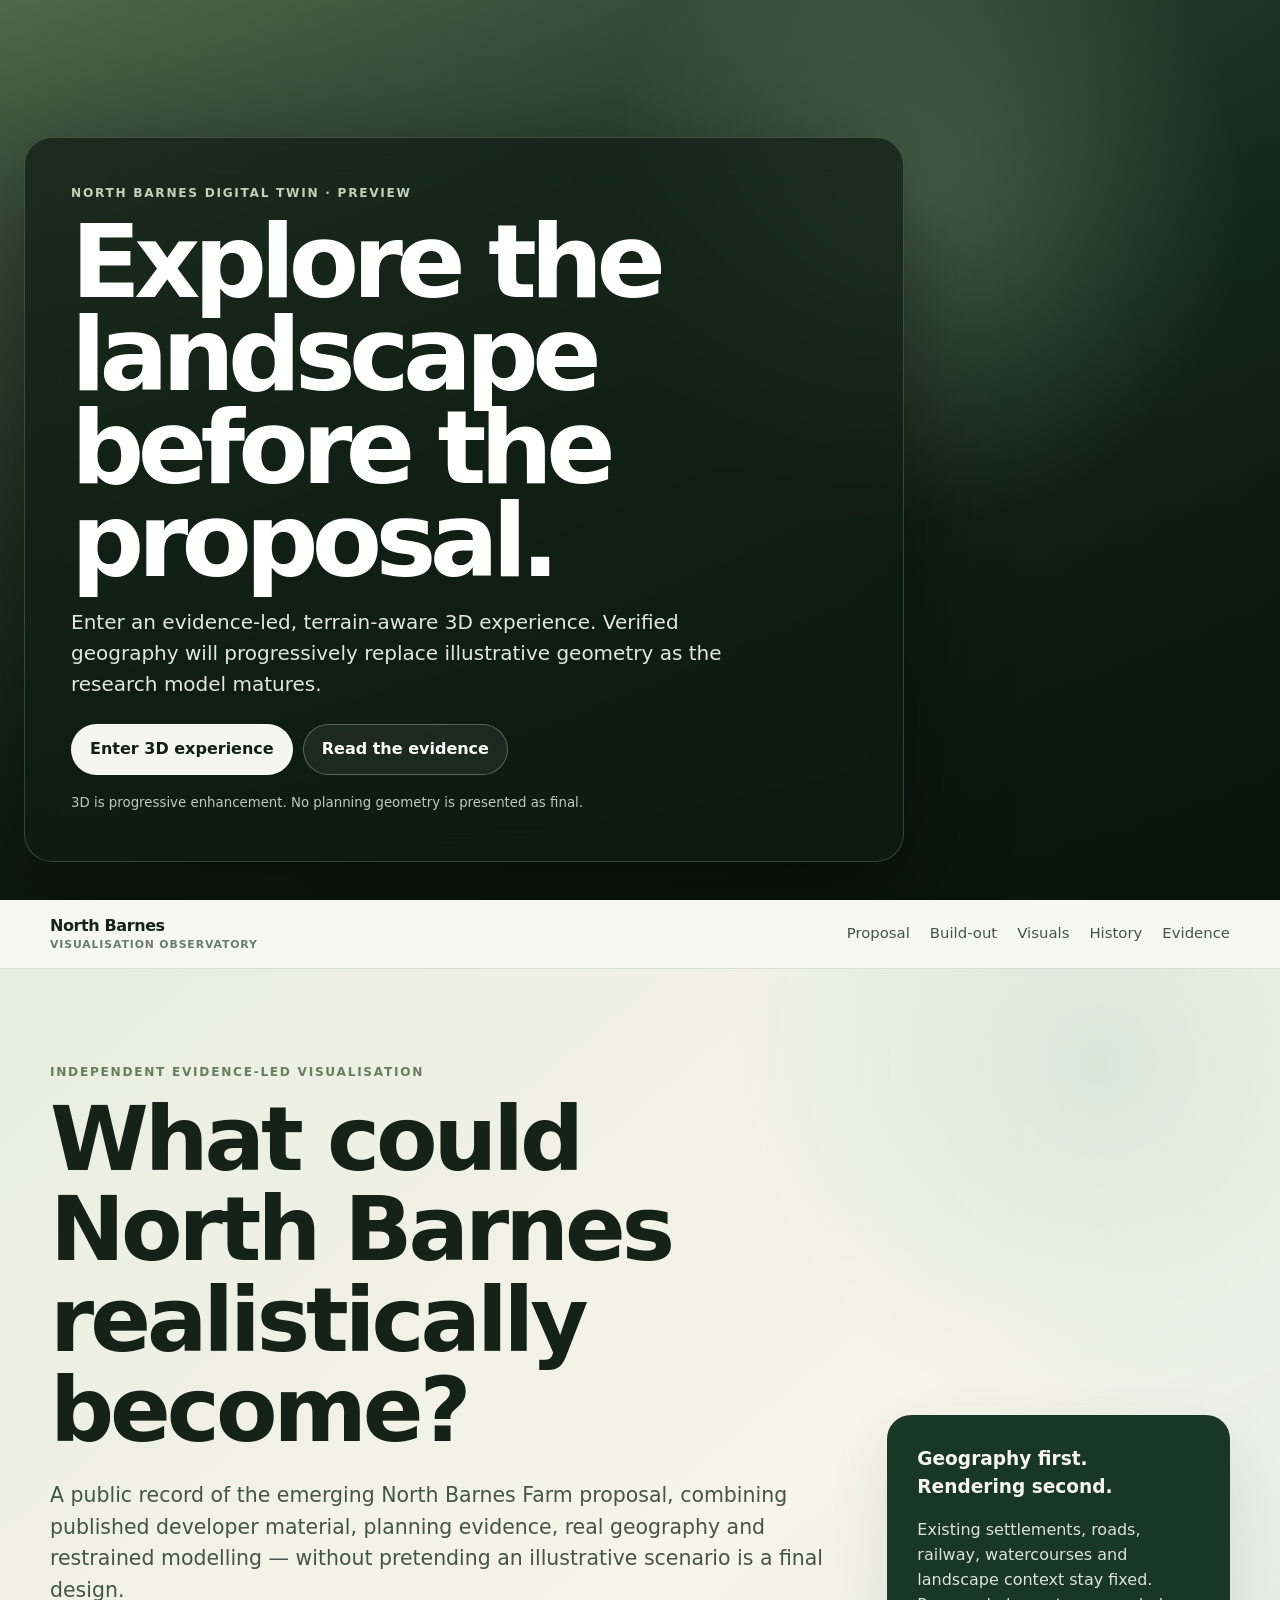
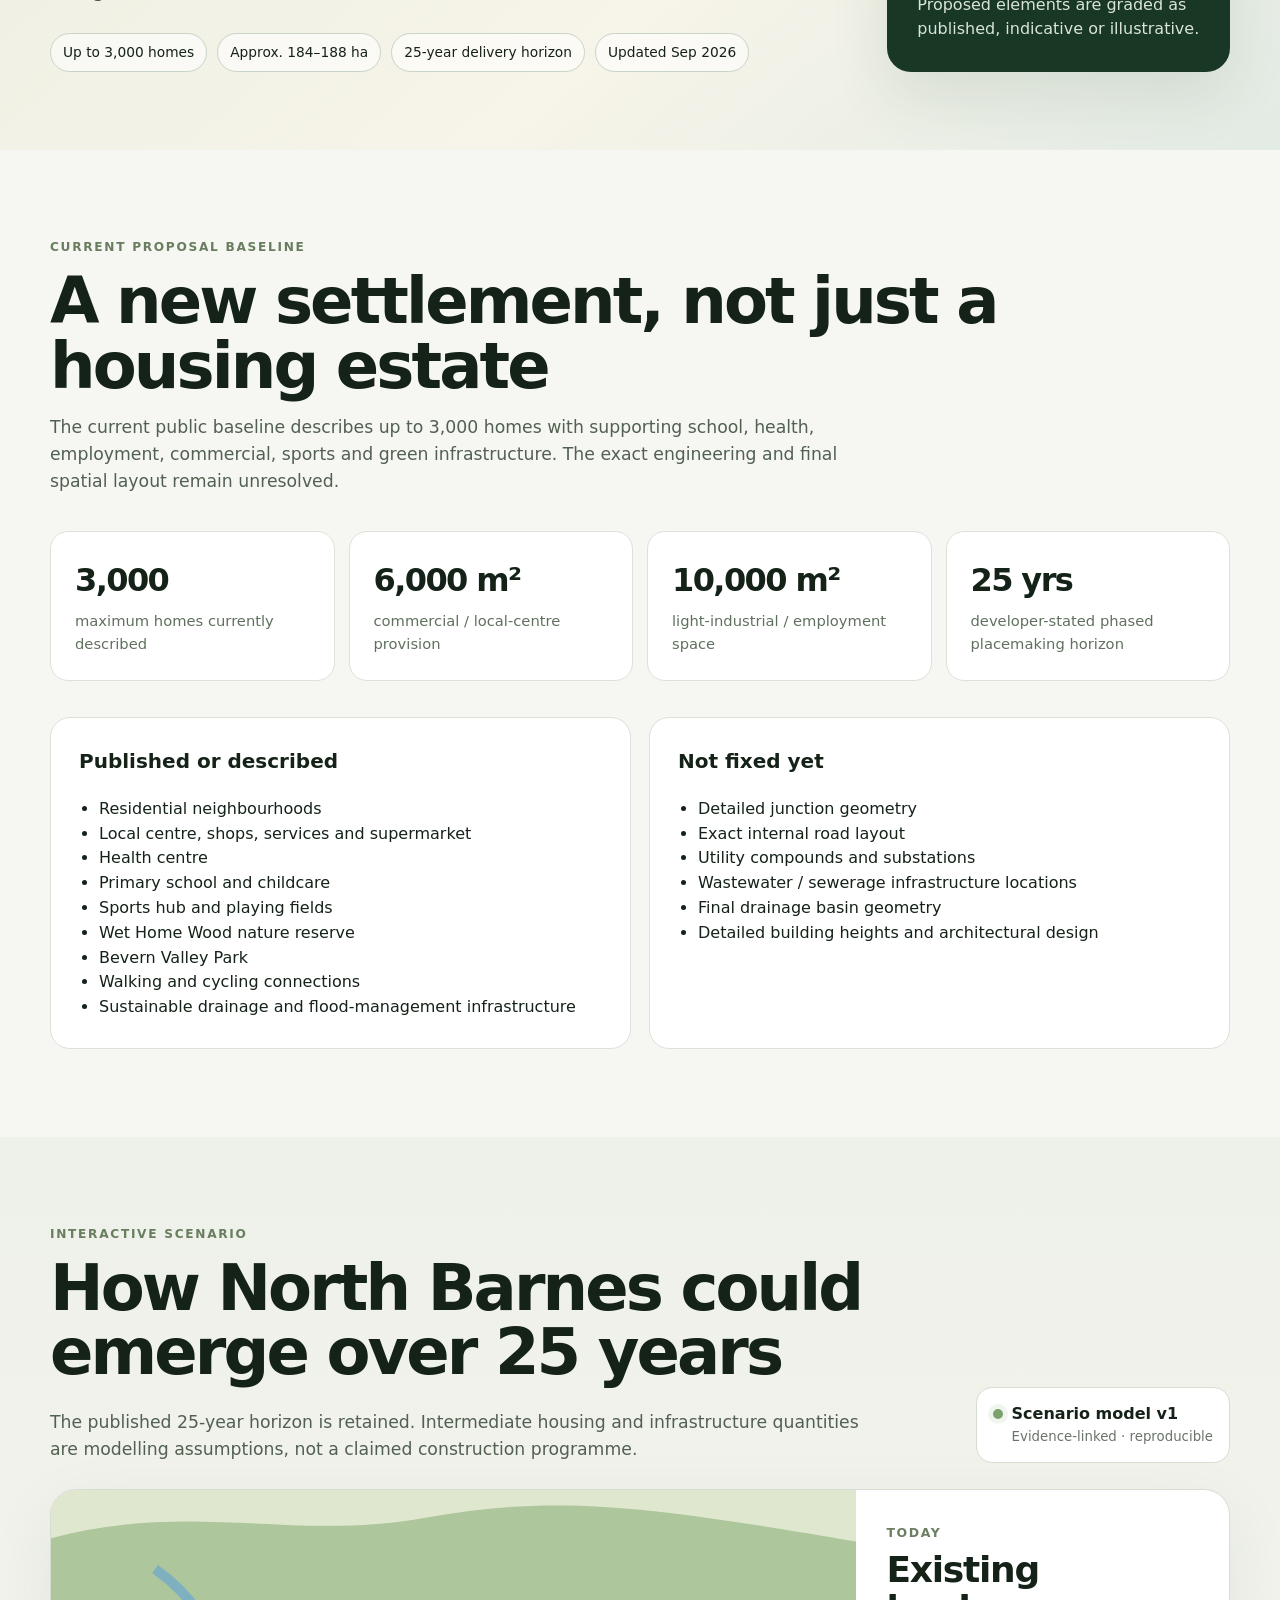
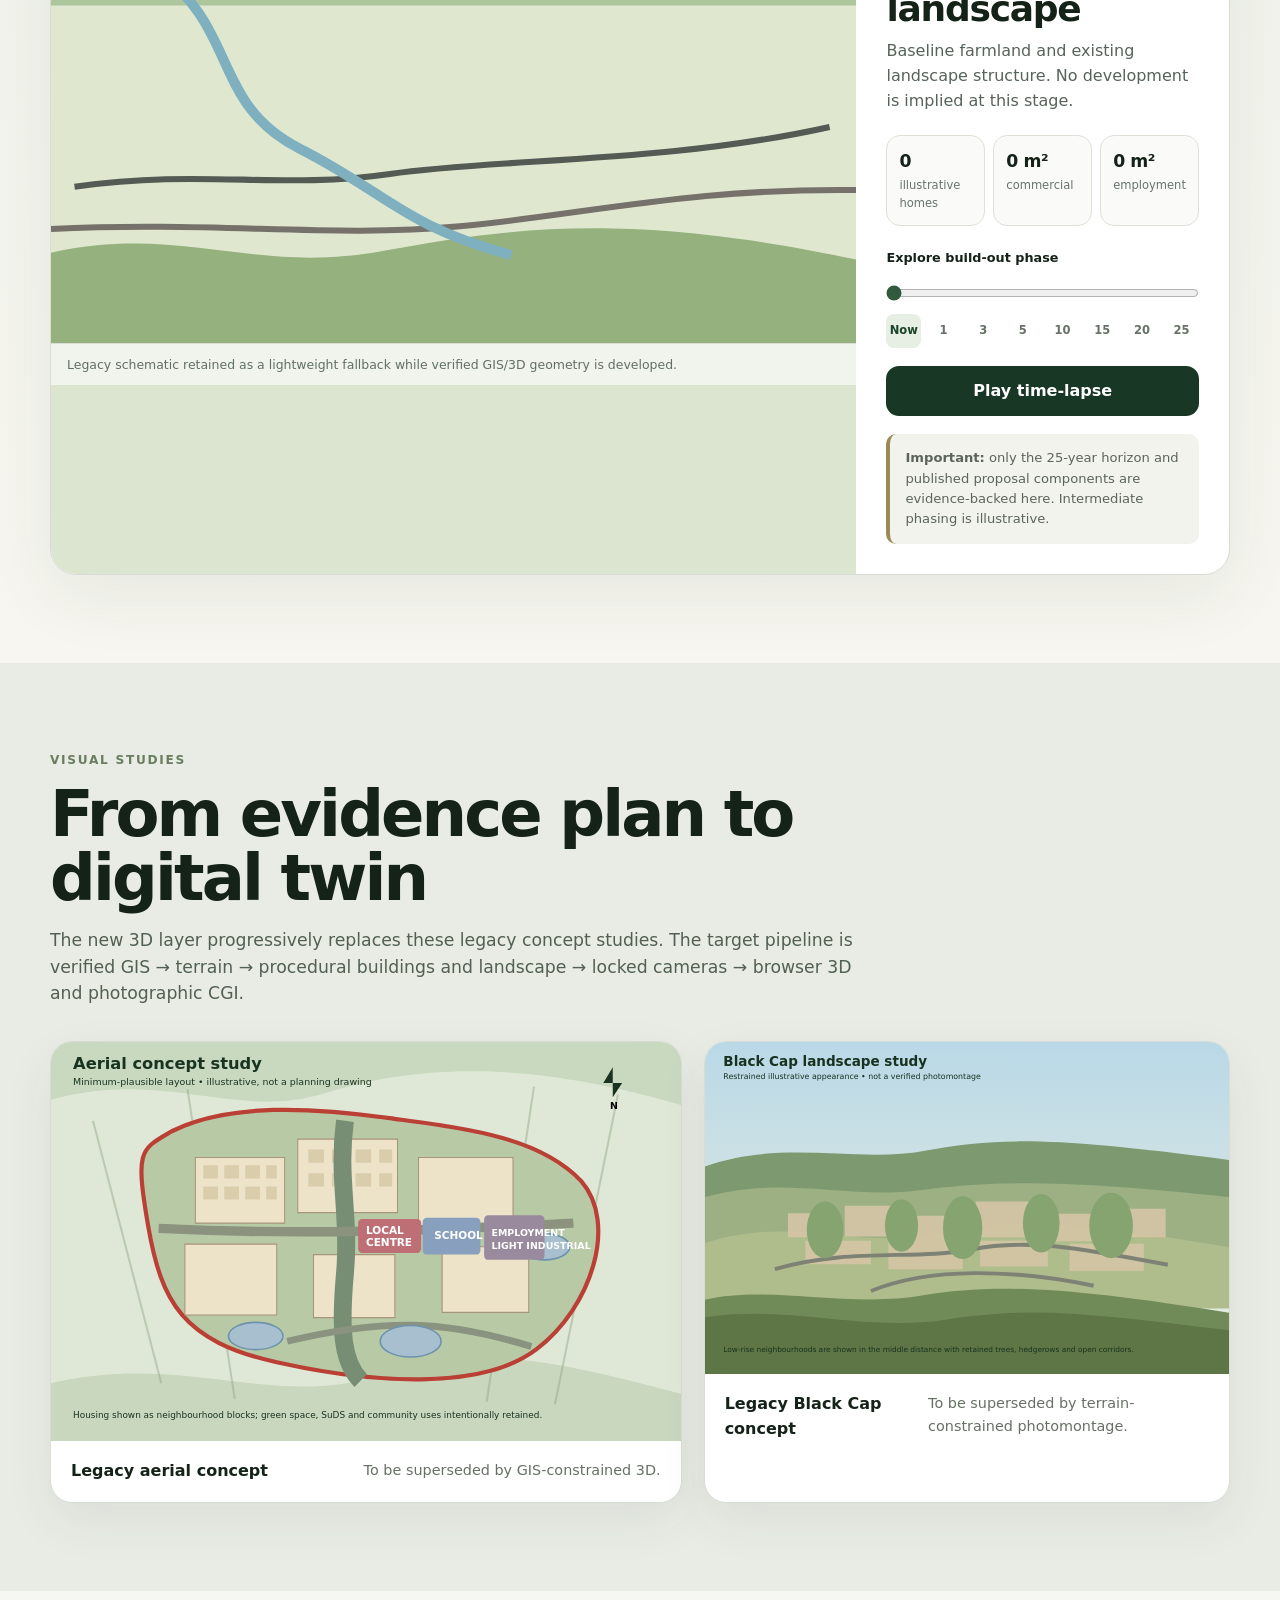
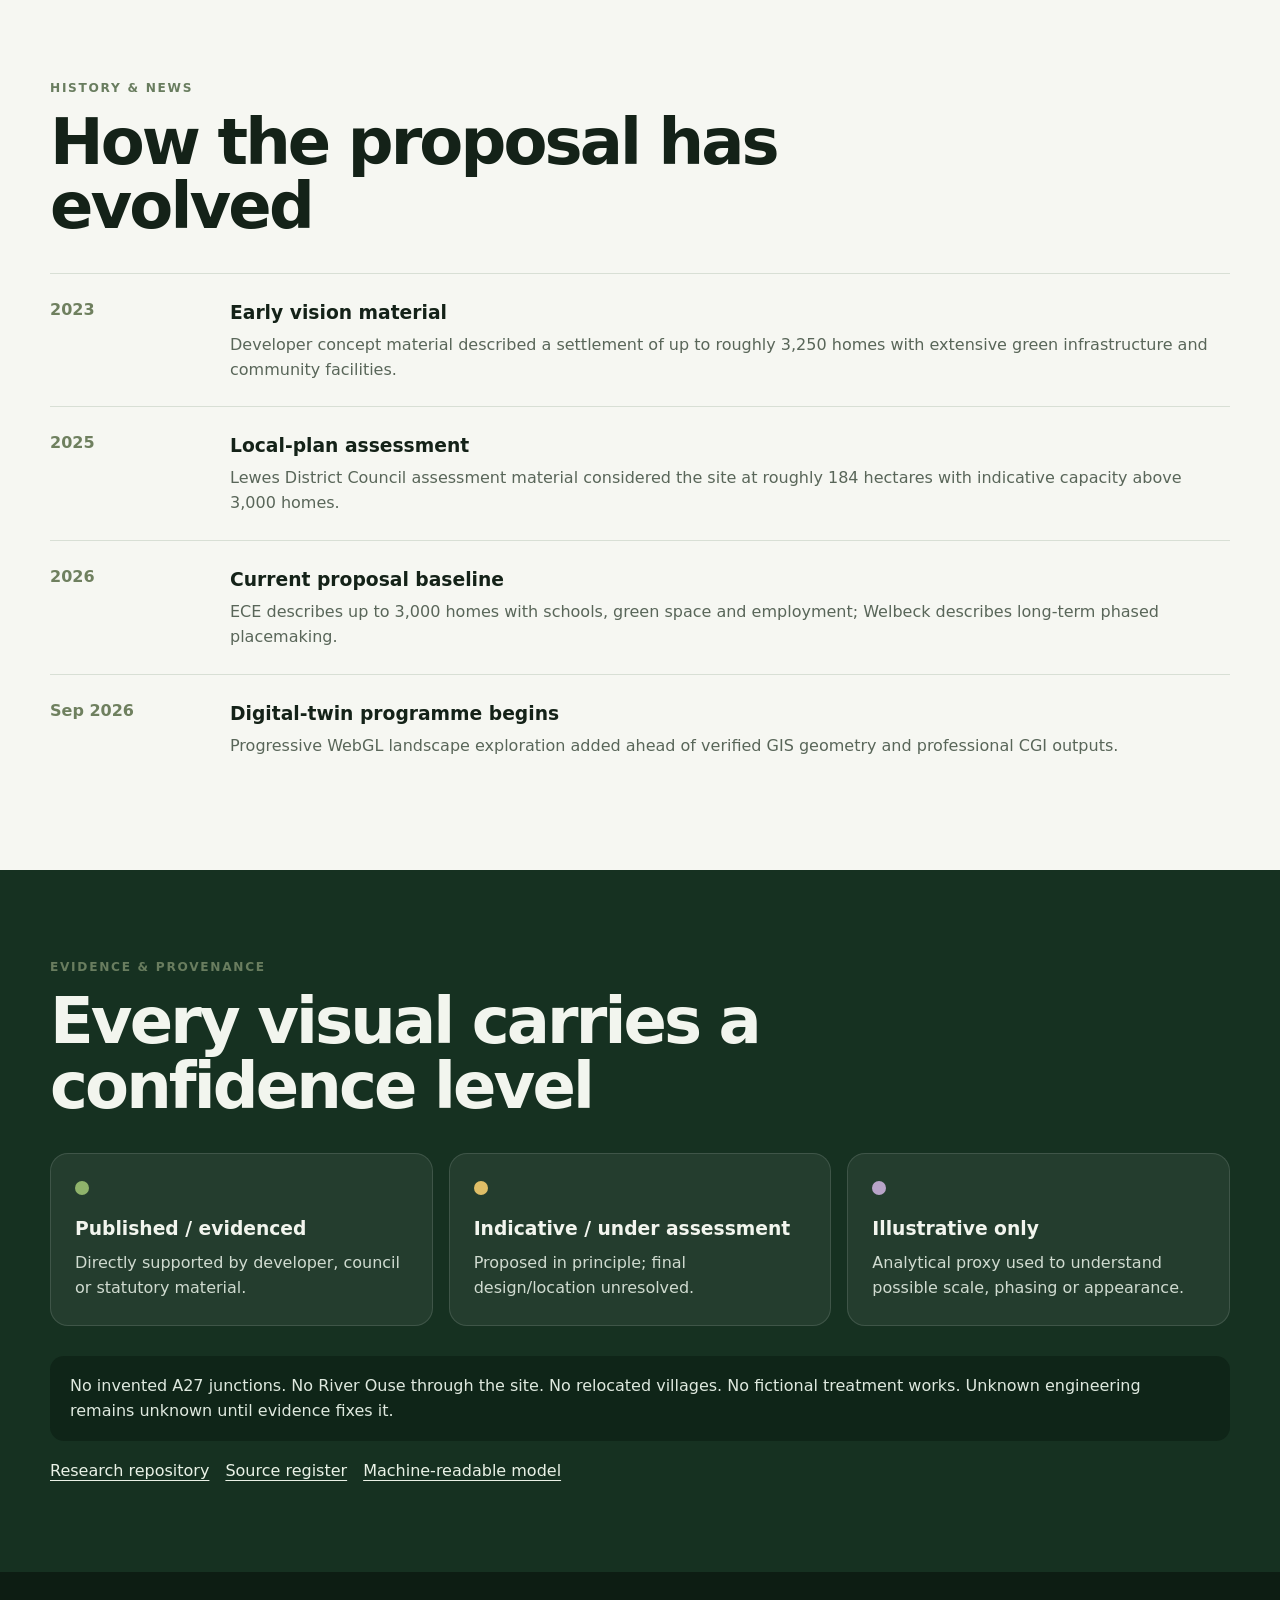
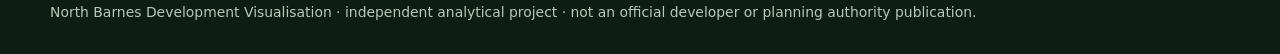
==== index.html @ aec2223e "Publish approved visualisation outputs from research repo" ====
<!doctype html>
<html lang="en">
<head>
  <meta charset="utf-8"><meta name="viewport" content="width=device-width,initial-scale=1,viewport-fit=cover"><meta name="theme-color" content="#101b14"><meta name="description" content="Evidence-led interactive visualisation of the emerging North Barnes Farm proposal in East Sussex, with progressive 3D landscape exploration and an illustrative 25-year build-out."><title>North Barnes Development Visualisation Observatory</title><link rel="stylesheet" href="styles.css">
</head>
<body>
<header class="site-header"><div class="wrap header-inner"><a class="brand" href="#top"><span>North Barnes</span><small>Visualisation Observatory</small></a><nav aria-label="Primary"><a href="#proposal">Proposal</a><a href="#buildout">Build-out</a><a href="#visuals">Visuals</a><a href="#history">History</a><a href="#evidence">Evidence</a></nav></div></header>
<main id="top">
<section class="hero"><div class="wrap hero-grid"><div><p class="eyebrow">Independent evidence-led visualisation</p><h1>What could North Barnes realistically become?</h1><p class="lead">A public record of the emerging North Barnes Farm proposal, combining published developer material, planning evidence, real geography and restrained modelling — without pretending an illustrative scenario is a final design.</p><div class="badges"><span>Up to 3,000 homes</span><span>Approx. 184–188 ha</span><span>25-year delivery horizon</span><span>Updated Sep 2026</span></div></div><aside class="hero-card"><strong>Geography first. Rendering second.</strong><p>Existing settlements, roads, railway, watercourses and landscape context stay fixed. Proposed elements are graded as published, indicative or illustrative.</p></aside></div></section>
<section class="section" id="proposal"><div class="wrap"><p class="eyebrow">Current proposal baseline</p><h2>A new settlement, not just a housing estate</h2><p class="section-intro">The current public baseline describes up to 3,000 homes with supporting school, health, employment, commercial, sports and green infrastructure. The exact engineering and final spatial layout remain unresolved.</p><div class="stats"><article><b>3,000</b><span>maximum homes currently described</span></article><article><b>6,000 m²</b><span>commercial / local-centre provision</span></article><article><b>10,000 m²</b><span>light-industrial / employment space</span></article><article><b>25 yrs</b><span>developer-stated phased placemaking horizon</span></article></div><div class="grid two"><div class="panel"><h3>Published or described</h3><ul><li>Residential neighbourhoods</li><li>Local centre, shops, services and supermarket</li><li>Health centre</li><li>Primary school and childcare</li><li>Sports hub and playing fields</li><li>Wet Home Wood nature reserve</li><li>Bevern Valley Park</li><li>Walking and cycling connections</li><li>Sustainable drainage and flood-management infrastructure</li></ul></div><div class="panel"><h3>Not fixed yet</h3><ul><li>Detailed junction geometry</li><li>Exact internal road layout</li><li>Utility compounds and substations</li><li>Wastewater / sewerage infrastructure locations</li><li>Final drainage basin geometry</li><li>Detailed building heights and architectural design</li></ul></div></div></div></section>
<section class="section buildout-section" id="buildout" data-timelapse><div class="wrap"><div class="buildout-head"><div><p class="eyebrow">Interactive scenario</p><h2>How North Barnes could emerge over 25 years</h2><p class="section-intro">The published 25-year horizon is retained. Intermediate housing and infrastructure quantities are modelling assumptions, not a claimed construction programme.</p></div><div class="model-status"><span class="status-dot"></span><b>Scenario model v1</b><small>Evidence-linked · reproducible</small></div></div><div class="timelapse-shell"><div class="scene-wrap"><svg class="build-scene" viewBox="0 0 1200 675" role="img" aria-label="Illustrative phased build-out"><rect width="1200" height="675" fill="#dfe7cf"/><path d="M0 72C210 15 360 78 560 41s350-13 640 36v95H0Z" fill="#aec69c"/><path d="M-20 545C190 492 295 575 494 538s378-59 726 17v150H-20Z" fill="#94b17e"/><path d="M35 442C230 415 337 447 505 423s406-15 655-70" fill="none" stroke="#535b54" stroke-width="9"/><path d="M0 505C248 493 418 519 609 501s343-57 591-54" fill="none" stroke="#77716b" stroke-width="9"/><path d="M155 118C280 205 238 318 370 385s154 115 316 159" fill="none" stroke="#7eb0c0" stroke-width="15"/><g data-stage="enabling" class="stage"><path d="M510 520C510 445 545 376 620 330s133-96 195-183" fill="none" stroke="#a58962" stroke-width="16"/></g><g data-stage="phase1" class="stage"><rect x="560" y="410" width="180" height="92" rx="10" fill="#efe3cb"/></g><g data-stage="phase2" class="stage"><rect x="728" y="352" width="174" height="98" rx="10" fill="#eadfc8"/></g><g data-stage="phase3" class="stage"><rect x="442" y="315" width="190" height="96" rx="10" fill="#eee1c6"/></g><g data-stage="phase4" class="stage"><rect x="655" y="235" width="188" height="102" rx="10" fill="#eadfc5"/></g><g data-stage="phase5" class="stage"><rect x="350" y="225" width="190" height="102" rx="10" fill="#f1e6cf"/></g><g data-stage="phase6" class="stage"><rect x="820" y="170" width="164" height="96" rx="10" fill="#ede0c4"/></g><g data-stage="school" class="stage facility"><rect x="408" y="430" width="122" height="62" rx="12" fill="#d7c17c"/></g><g data-stage="centre" class="stage facility"><rect x="622" y="338" width="120" height="62" rx="12" fill="#715c4c"/></g><g data-stage="employment" class="stage facility"><rect x="870" y="385" width="150" height="72" rx="10" fill="#71808a"/></g><g data-stage="sports" class="stage facility"><rect x="270" y="315" width="144" height="82" rx="12" fill="#7fa36a"/></g><g data-stage="health" class="stage facility"><rect x="748" y="465" width="114" height="60" rx="12" fill="#c66d6d"/></g><g data-stage="green" class="stage"><circle cx="300" cy="180" r="65" fill="#5f8a55"/><circle cx="1000" cy="300" r="75" fill="#5f8a55"/></g></svg><div class="scene-caption">Legacy schematic retained as a lightweight fallback while verified GIS/3D geometry is developed.</div></div><div class="timeline-controls"><div class="phase-title"><span data-year>Today</span><h3 data-label>Existing landscape</h3></div><p data-detail>Baseline farmland and existing landscape structure.</p><div class="phase-metrics"><div><b data-homes>0</b><span>illustrative homes</span></div><div><b data-commercial>0 m²</b><span>commercial</span></div><div><b data-employment>0 m²</b><span>employment</span></div></div><label class="range-label" for="phase-range">Explore build-out phase</label><input id="phase-range" data-phase-range type="range" min="0" max="7" step="1" value="0"><div class="year-jumps"><button data-jump>Now</button><button data-jump>1</button><button data-jump>3</button><button data-jump>5</button><button data-jump>10</button><button data-jump>15</button><button data-jump>20</button><button data-jump>25</button></div><button class="play-button" type="button" data-play>Play time-lapse</button><div class="model-note"><b>Important:</b> only the 25-year horizon and published proposal components are evidence-backed here. Intermediate phasing is illustrative.</div><p class="sr-only" aria-live="polite" data-live-status></p></div></div></div></section>
<section class="section alt" id="visuals"><div class="wrap"><p class="eyebrow">Visual studies</p><h2>From evidence plan to digital twin</h2><p class="section-intro">The new 3D layer progressively replaces these legacy concept studies. The target pipeline is verified GIS → terrain → procedural buildings and landscape → locked cameras → browser 3D and photographic CGI.</p><div class="gallery"><figure><img src="assets/aerial-study.svg" loading="lazy" alt="Legacy aerial concept"><figcaption><b>Legacy aerial concept</b><span>To be superseded by GIS-constrained 3D.</span></figcaption></figure><figure><img src="assets/black-cap-study.svg" loading="lazy" alt="Legacy Black Cap concept"><figcaption><b>Legacy Black Cap concept</b><span>To be superseded by terrain-constrained photomontage.</span></figcaption></figure></div></div></section>
<section class="section" id="history"><div class="wrap"><p class="eyebrow">History & news</p><h2>How the proposal has evolved</h2><div class="timeline"><article><time>2023</time><div><h3>Early vision material</h3><p>Developer concept material described a settlement of up to roughly 3,250 homes with extensive green infrastructure and community facilities.</p></div></article><article><time>2025</time><div><h3>Local-plan assessment</h3><p>Lewes District Council assessment material considered the site at roughly 184 hectares with indicative capacity above 3,000 homes.</p></div></article><article><time>2026</time><div><h3>Current proposal baseline</h3><p>ECE describes up to 3,000 homes with schools, green space and employment; Welbeck describes long-term phased placemaking.</p></div></article><article><time>Sep 2026</time><div><h3>Digital-twin programme begins</h3><p>Progressive WebGL landscape exploration added ahead of verified GIS geometry and professional CGI outputs.</p></div></article></div></div></section>
<section class="section dark" id="evidence"><div class="wrap"><p class="eyebrow">Evidence & provenance</p><h2>Every visual carries a confidence level</h2><div class="confidence"><article><span class="dot published"></span><h3>Published / evidenced</h3><p>Directly supported by developer, council or statutory material.</p></article><article><span class="dot indicative"></span><h3>Indicative / under assessment</h3><p>Proposed in principle; final design/location unresolved.</p></article><article><span class="dot illustrative"></span><h3>Illustrative only</h3><p>Analytical proxy used to understand possible scale, phasing or appearance.</p></article></div><p class="notice">No invented A27 junctions. No River Ouse through the site. No relocated villages. No fictional treatment works. Unknown engineering remains unknown until evidence fixes it.</p><div class="links"><a href="https://github.com/sccnexusdata/North-Barnes-Development-Visualisation">Research repository</a><a href="https://github.com/sccnexusdata/North-Barnes-Development-Visualisation/blob/main/sources/SOURCES.md">Source register</a><a href="data/phasing-model.json">Machine-readable model</a></div></div></section>
</main><footer><div class="wrap">North Barnes Development Visualisation · independent analytical project · not an official developer or planning authority publication.</div></footer><script src="experience.js" defer></script><script src="app.js" defer></script></body></html>
---- styles.css ----
*{box-sizing:border-box}html{scroll-behavior:smooth}body{margin:0;font-family:Inter,ui-sans-serif,system-ui,-apple-system,BlinkMacSystemFont,"Segoe UI",sans-serif;color:#142218;background:#f6f7f2;line-height:1.55;-webkit-font-smoothing:antialiased;text-rendering:optimizeLegibility}img,svg{max-width:100%}a{color:inherit}.wrap{width:min(1180px,calc(100% - 36px));margin:auto}.site-header{position:sticky;top:0;z-index:30;background:rgba(246,247,242,.92);backdrop-filter:blur(14px);border-bottom:1px solid #d9dfd5}.header-inner{min-height:68px;display:flex;align-items:center;justify-content:space-between;gap:24px}.brand{text-decoration:none;font-weight:850;letter-spacing:-.025em;display:flex;flex-direction:column;line-height:1.05}.brand small{font-size:.68rem;letter-spacing:.08em;text-transform:uppercase;color:#6d7a6e;margin-top:4px}.site-header nav{display:flex;gap:20px;font-size:.93rem}.site-header nav a{text-decoration:none;color:#445347}.site-header nav a:hover,.site-header nav a:focus-visible{color:#183725}.hero{padding:94px 0 78px;background:radial-gradient(circle at 86% 12%,#d9e7d9 0,transparent 28%),linear-gradient(140deg,#e8eddf,#f7f4e9 64%,#e2ebe4)}.hero-grid{display:grid;grid-template-columns:minmax(0,1.65fr) minmax(290px,.72fr);gap:52px;align-items:end}.eyebrow{text-transform:uppercase;letter-spacing:.14em;font-size:.76rem;font-weight:850;color:#697d5f;margin:0 0 12px}.hero h1,.section h2{letter-spacing:-.045em;line-height:1.01;margin:0}.hero h1{font-size:clamp(3rem,7vw,6.5rem);max-width:950px}.lead{font-size:clamp(1.08rem,2vw,1.28rem);max-width:790px;color:#455447;margin:24px 0 26px}.badges{display:flex;flex-wrap:wrap;gap:10px}.badges span{background:#fff9;border:1px solid #cad4c6;border-radius:999px;padding:8px 12px;font-size:.86rem}.hero-card{background:#183725;color:#f7f6ec;padding:30px;border-radius:24px;box-shadow:0 24px 60px #24462b1c}.hero-card strong{font-size:1.16rem}.hero-card p{margin-bottom:0;color:#dbe4d8}.section{padding:88px 0}.section.alt{background:#e8ece5}.section.dark{background:#163121;color:#f2f5ee}.section h2{font-size:clamp(2.3rem,5vw,4.2rem);max-width:950px;margin-bottom:34px}.section-intro{max-width:820px;font-size:1.08rem;color:#526052;margin:-18px 0 34px}.stats{display:grid;grid-template-columns:repeat(4,1fr);gap:14px;margin:36px 0}.stats article{background:white;border:1px solid #dce2d7;border-radius:18px;padding:24px}.stats b{display:block;font-size:clamp(1.55rem,3vw,2rem);letter-spacing:-.05em}.stats span{display:block;margin-top:5px;color:#60705e;font-size:.92rem}.grid.two{display:grid;grid-template-columns:1fr 1fr;gap:18px}.panel{background:#fff;border:1px solid #dce2d7;border-radius:20px;padding:28px}.panel h3{margin-top:0;font-size:1.25rem}.panel ul{margin:0;padding-left:20px}.buildout-section{background:linear-gradient(180deg,#eef1e9 0%,#f7f6f0 100%);overflow:hidden}.buildout-head{display:flex;align-items:end;justify-content:space-between;gap:28px;margin-bottom:26px}.buildout-head h2{margin-bottom:24px}.buildout-head .section-intro{margin:0}.model-status{flex:0 0 auto;background:#fff;border:1px solid #d6ddd2;border-radius:16px;padding:14px 16px;display:grid;grid-template-columns:auto 1fr;column-gap:9px;align-items:center;min-width:210px}.model-status small{grid-column:2;color:#69746a}.status-dot{width:10px;height:10px;background:#7ca16b;border-radius:50%;box-shadow:0 0 0 5px #7ca16b1c}.timelapse-shell{display:grid;grid-template-columns:minmax(0,1.6fr) minmax(310px,.74fr);gap:0;background:#fff;border:1px solid #d7ddd4;border-radius:26px;overflow:hidden;box-shadow:0 22px 70px #23362712}.scene-wrap{min-width:0;background:#dce5d0}.build-scene{display:block;width:100%;height:auto;aspect-ratio:16/9}.scene-caption{padding:11px 16px;background:#fff9;border-top:1px solid #d8ded4;font-size:.78rem;color:#617064}.stage{opacity:0;transition:opacity .7s ease,transform .7s cubic-bezier(.2,.8,.2,1);transform:translateY(10px) scale(.985);transform-box:fill-box;transform-origin:center}.stage.is-visible{opacity:1;transform:none}.facility text,.scene-labels text{font-family:Inter,ui-sans-serif,system-ui,sans-serif;font-size:17px;font-weight:700}.scene-labels text+text{font-size:14px;font-weight:500;fill:#526052}.timeline-controls{padding:30px;display:flex;flex-direction:column;min-width:0}.phase-title span{display:inline-block;font-size:.78rem;text-transform:uppercase;letter-spacing:.13em;font-weight:850;color:#6d7f63}.phase-title h3{font-size:clamp(1.65rem,3vw,2.25rem);letter-spacing:-.035em;line-height:1.08;margin:7px 0 10px}.timeline-controls>p{color:#566359;margin:0 0 22px}.phase-metrics{display:grid;grid-template-columns:repeat(3,1fr);gap:8px;margin:0 0 22px}.phase-metrics div{border:1px solid #dce2d8;border-radius:14px;padding:12px;background:#fafbf8}.phase-metrics b{display:block;font-size:1.08rem;letter-spacing:-.025em}.phase-metrics span{display:block;font-size:.72rem;color:#68746b;margin-top:2px}.range-label{font-size:.8rem;font-weight:800;margin-bottom:8px}.timeline-controls input[type=range]{width:100%;accent-color:#31593c;height:34px;margin:0}.year-jumps{display:grid;grid-template-columns:repeat(8,1fr);gap:5px;margin:4px 0 18px}.year-jumps button{min-width:0;border:0;background:transparent;color:#677267;border-radius:8px;padding:8px 1px;font:inherit;font-size:.72rem;font-weight:800;cursor:pointer}.year-jumps button:hover,.year-jumps button:focus-visible,.year-jumps button.is-current{background:#e7eee4;color:#1b4428}.play-button{appearance:none;border:0;background:#183725;color:white;border-radius:13px;padding:13px 16px;min-height:46px;font:inherit;font-weight:800;cursor:pointer;transition:transform .15s ease,background .15s ease}.play-button:hover{background:#214a31}.play-button:active{transform:translateY(1px)}.model-note{margin-top:18px;padding:14px 15px;background:#f1f3ec;border-left:4px solid #9b8a54;border-radius:10px;font-size:.82rem;color:#5c645c}.gallery{display:grid;grid-template-columns:1.2fr 1fr;gap:22px}.gallery figure{margin:0;background:#fff;border-radius:22px;overflow:hidden;border:1px solid #d8ddd4;box-shadow:0 18px 50px #263b2812}.gallery img{display:block;width:100%;height:auto;background:#dde7db}.gallery figcaption{display:flex;justify-content:space-between;gap:24px;padding:18px 20px}.gallery figcaption b{font-size:1rem}.gallery figcaption span{max-width:58%;color:#667064;font-size:.9rem}.timeline{display:grid;gap:0}.timeline article{display:grid;grid-template-columns:150px 1fr;gap:30px;padding:24px 0;border-top:1px solid #d8dfd5}.timeline time{font-weight:850;color:#6f805f}.timeline h3{margin:0 0 6px}.timeline p{margin:0;color:#596659}.confidence{display:grid;grid-template-columns:repeat(3,1fr);gap:16px}.confidence article{background:#ffffff10;border:1px solid #ffffff1f;padding:24px;border-radius:18px}.confidence h3{margin:12px 0 8px}.confidence p{color:#d0dbd0;margin:0}.dot{width:14px;height:14px;border-radius:50%;display:inline-block}.published{background:#8fb36b}.indicative{background:#dfbe67}.illustrative{background:#b8a4c8}.evidence-grid{display:grid;grid-template-columns:repeat(3,1fr);gap:12px;margin-top:26px}.evidence-grid a{text-decoration:none;background:#ffffff0d;border:1px solid #ffffff1d;border-radius:16px;padding:18px;display:block}.evidence-grid a:hover,.evidence-grid a:focus-visible{background:#ffffff14}.evidence-grid b{display:block;margin-bottom:7px}.evidence-grid span{display:block;color:#cfdbcf;font-size:.88rem}.notice{margin:30px 0 18px;padding:18px 20px;background:#0f2518;border-radius:14px;color:#dfe9df}.links{display:flex;gap:16px;flex-wrap:wrap}.links a{color:#eaf2e7;text-underline-offset:4px}footer{background:#0d1d13;color:#bac7ba;padding:30px 0;font-size:.87rem}.sr-only{position:absolute!important;width:1px!important;height:1px!important;padding:0!important;margin:-1px!important;overflow:hidden!important;clip:rect(0,0,0,0)!important;white-space:nowrap!important;border:0!important}
/* Progressive 3D digital-twin experience */.immersive-experience{position:relative;width:100%;height:100svh;min-height:620px;background:#101b14;overflow:hidden;color:#fff}.nb3d,.experience-fallback{position:absolute;inset:0}.nb3d{z-index:1;background:#101b14}.experience-fallback{z-index:2;display:flex;align-items:flex-end;padding:max(28px,env(safe-area-inset-top)) max(24px,env(safe-area-inset-right)) max(38px,env(safe-area-inset-bottom)) max(24px,env(safe-area-inset-left));background:radial-gradient(circle at 72% 22%,rgba(155,190,142,.3),transparent 28%),linear-gradient(180deg,rgba(12,25,17,.18),rgba(9,20,13,.92)),linear-gradient(135deg,#5d7957,#1a3323 65%,#0b1810)}.experience-copy{width:min(880px,100%);padding:clamp(22px,4vw,46px);border:1px solid #ffffff2c;border-radius:28px;background:#0e1c14b8;backdrop-filter:blur(18px);box-shadow:0 30px 100px #0006}.experience-copy h1{font-size:clamp(2.8rem,8vw,7.5rem);line-height:.91;letter-spacing:-.065em;margin:0;max-width:900px}.experience-copy p:not(.eyebrow){font-size:clamp(1rem,2vw,1.25rem);max-width:720px;color:#e0e8df}.experience-copy .eyebrow{color:#bdd2b8}.experience-actions{display:flex;gap:10px;flex-wrap:wrap;margin:24px 0 15px}.experience-actions button,.experience-actions a,.hud-actions button{border:1px solid #ffffff45;border-radius:999px;padding:12px 18px;background:#f4f6ef;color:#102017;text-decoration:none;font:inherit;font-weight:800;cursor:pointer}.experience-actions a{background:#ffffff10;color:#fff}.experience-copy small{color:#bfcbbf}.experience-hud{position:absolute;z-index:4;inset:0;pointer-events:none;padding:max(18px,env(safe-area-inset-top)) max(18px,env(safe-area-inset-right)) max(18px,env(safe-area-inset-bottom)) max(18px,env(safe-area-inset-left));display:grid;grid-template-columns:1fr auto;grid-template-rows:auto 1fr auto;gap:16px}.experience-hud[hidden]{display:none}.hud-brand{font-weight:900;letter-spacing:-.03em;text-shadow:0 2px 16px #000}.hud-brand span{display:block;font-size:.66rem;letter-spacing:.12em;text-transform:uppercase;font-weight:700}.hud-actions{pointer-events:auto;display:flex;gap:7px}.hud-actions button{padding:9px 13px;background:#0a1611bb;color:#fff;backdrop-filter:blur(10px);font-size:.78rem}.hud-status{align-self:end;grid-column:1/-1;width:max-content;max-width:100%;padding:8px 12px;border-radius:999px;background:#07100cb8;backdrop-filter:blur(10px);font-size:.72rem;color:#dce7dc}.experience-active body{overflow:hidden}.experience-active .immersive-experience{position:fixed;inset:0;z-index:1000}.experience-active .site-header{visibility:hidden}.cesium-viewer-bottom,.cesium-viewer-toolbar{display:none!important}
@media(max-width:980px){.timelapse-shell{grid-template-columns:1fr}.timeline-controls{padding:26px}.buildout-head{align-items:flex-start}.model-status{margin-top:5px}.hero-grid{grid-template-columns:1fr}.hero-card{max-width:620px}.stats{grid-template-columns:1fr 1fr}}
@media(max-width:850px){.grid.two,.gallery,.confidence,.evidence-grid{grid-template-columns:1fr}.hero{padding-top:68px}.gallery figcaption{display:block}.gallery figcaption span{display:block;max-width:none;margin-top:5px}.site-header nav{display:none}.buildout-head{display:block}.model-status{width:max-content;margin-top:18px}.section{padding:72px 0}}
@media(max-width:600px){.wrap{width:min(100% - 24px,1180px)}.site-header{position:sticky}.header-inner{min-height:60px}.brand{font-size:.94rem}.brand small{font-size:.58rem}.hero{padding:56px 0 52px}.hero h1{font-size:clamp(2.7rem,15vw,4rem);line-height:.98}.lead{font-size:1.02rem}.badges{gap:7px}.badges span{font-size:.76rem;padding:7px 10px}.hero-card{padding:20px;border-radius:18px}.section{padding:58px 0}.section h2{font-size:clamp(2.15rem,12vw,3.15rem);margin-bottom:28px}.section-intro{font-size:1rem}.stats{grid-template-columns:1fr 1fr;gap:8px}.stats article{padding:16px;border-radius:15px}.stats b{font-size:1.35rem}.stats span{font-size:.8rem}.panel{padding:20px}.timelapse-shell{border-radius:18px}.scene-wrap{position:relative}.build-scene{aspect-ratio:16/10;object-fit:cover}.scene-caption{font-size:.72rem}.timeline-controls{padding:20px}.phase-title h3{font-size:2rem}.phase-metrics{grid-template-columns:1fr 1fr 1fr;gap:6px}.phase-metrics div{padding:10px 8px}.phase-metrics b{font-size:.92rem}.phase-metrics span{font-size:.65rem}.year-jumps{gap:2px}.year-jumps button{font-size:.66rem;min-height:38px}.play-button{width:100%;min-height:48px}.timeline article{grid-template-columns:1fr;gap:4px;padding:19px 0}.gallery{gap:14px}.confidence{gap:10px}.confidence article{padding:19px}.evidence-grid{gap:9px}.immersive-experience{min-height:100svh}.experience-fallback{align-items:center;padding:18px}.experience-copy{padding:24px 20px;border-radius:22px}.experience-copy h1{font-size:clamp(2.7rem,15vw,4.7rem)}.experience-actions{display:grid}.experience-actions button,.experience-actions a{text-align:center;min-height:48px}.experience-hud{grid-template-columns:1fr}.hud-actions{grid-row:3;overflow-x:auto;padding-bottom:env(safe-area-inset-bottom);scrollbar-width:none}.hud-actions button{flex:0 0 auto;min-height:44px}.hud-status{grid-row:2;align-self:end;margin-bottom:58px}.hud-brand{grid-row:1}}
@media(max-width:390px){.stats{grid-template-columns:1fr}.phase-metrics{grid-template-columns:1fr}.year-jumps{grid-template-columns:repeat(4,1fr)}.year-jumps button{background:#f4f6f1}.model-status{width:100%;min-width:0}.scene-labels{display:none}}
@media(prefers-reduced-motion:reduce){html{scroll-behavior:auto}.stage,.play-button{transition:none}}
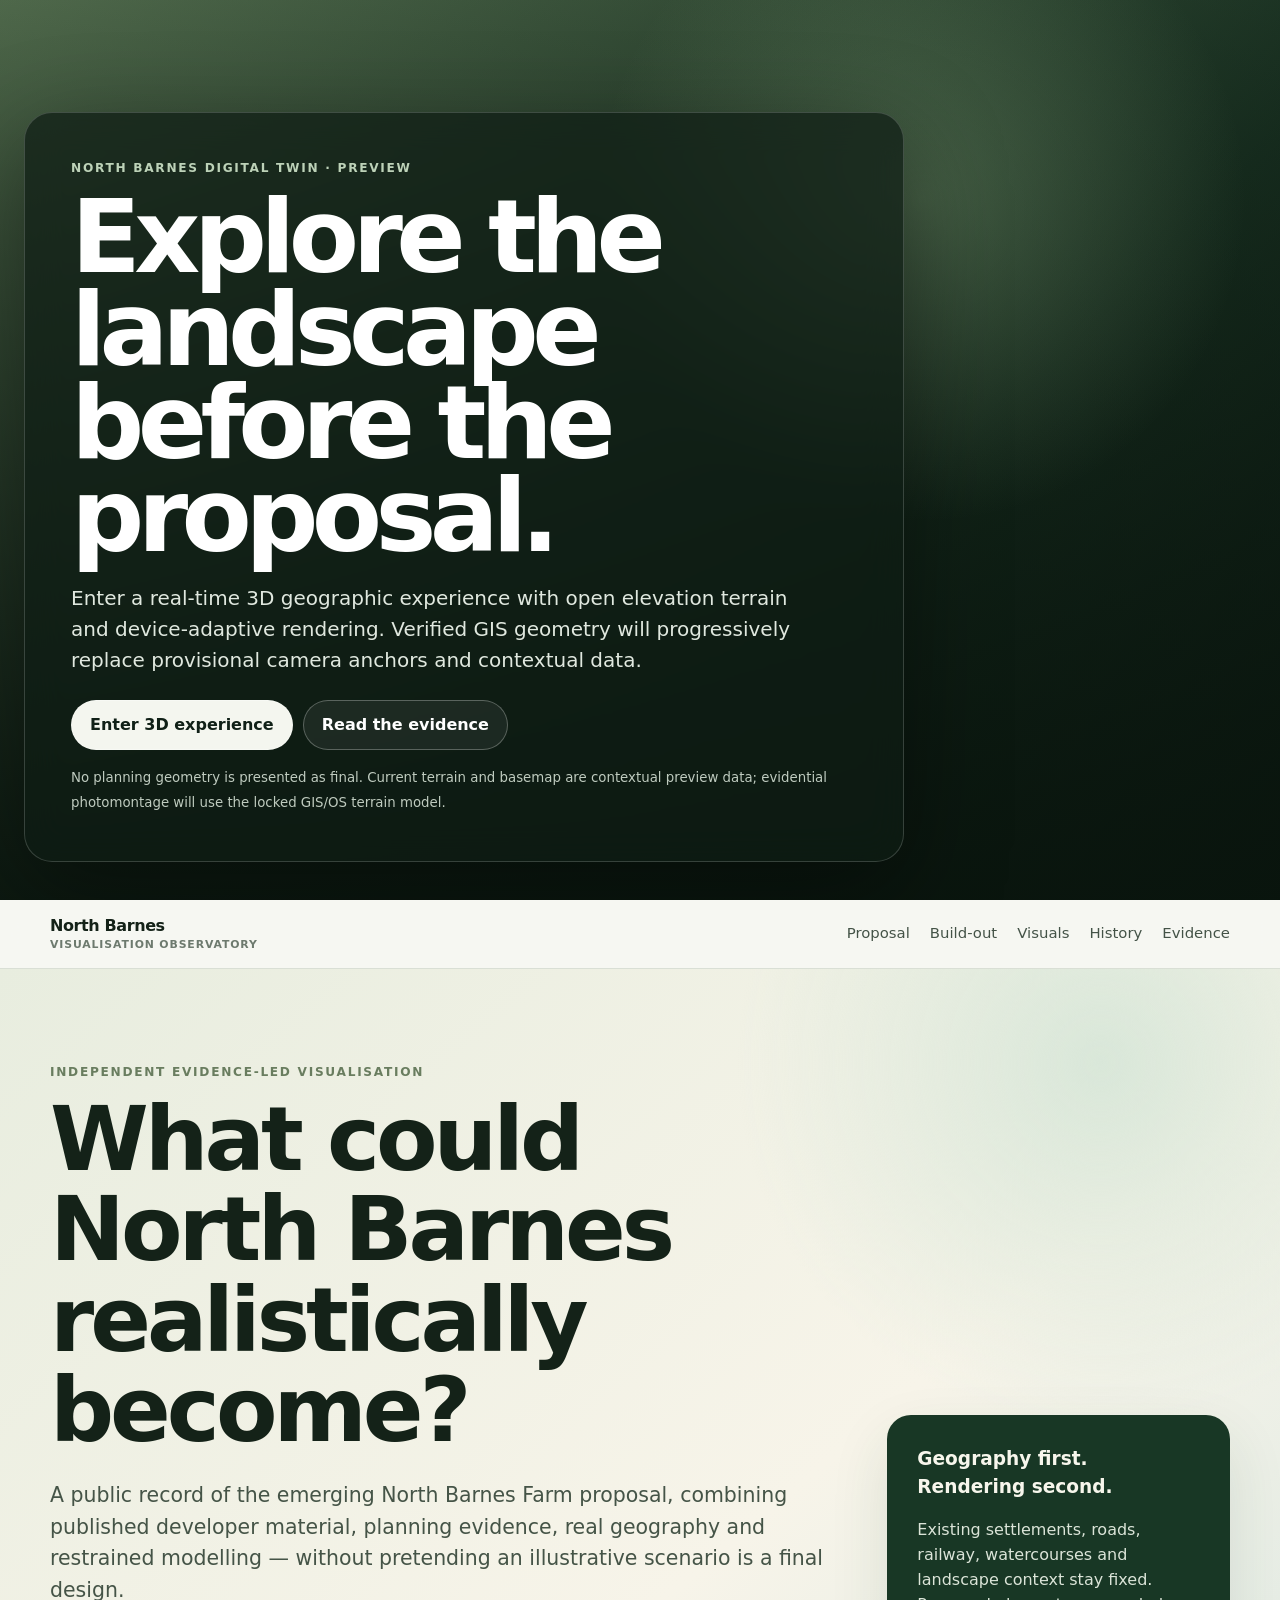
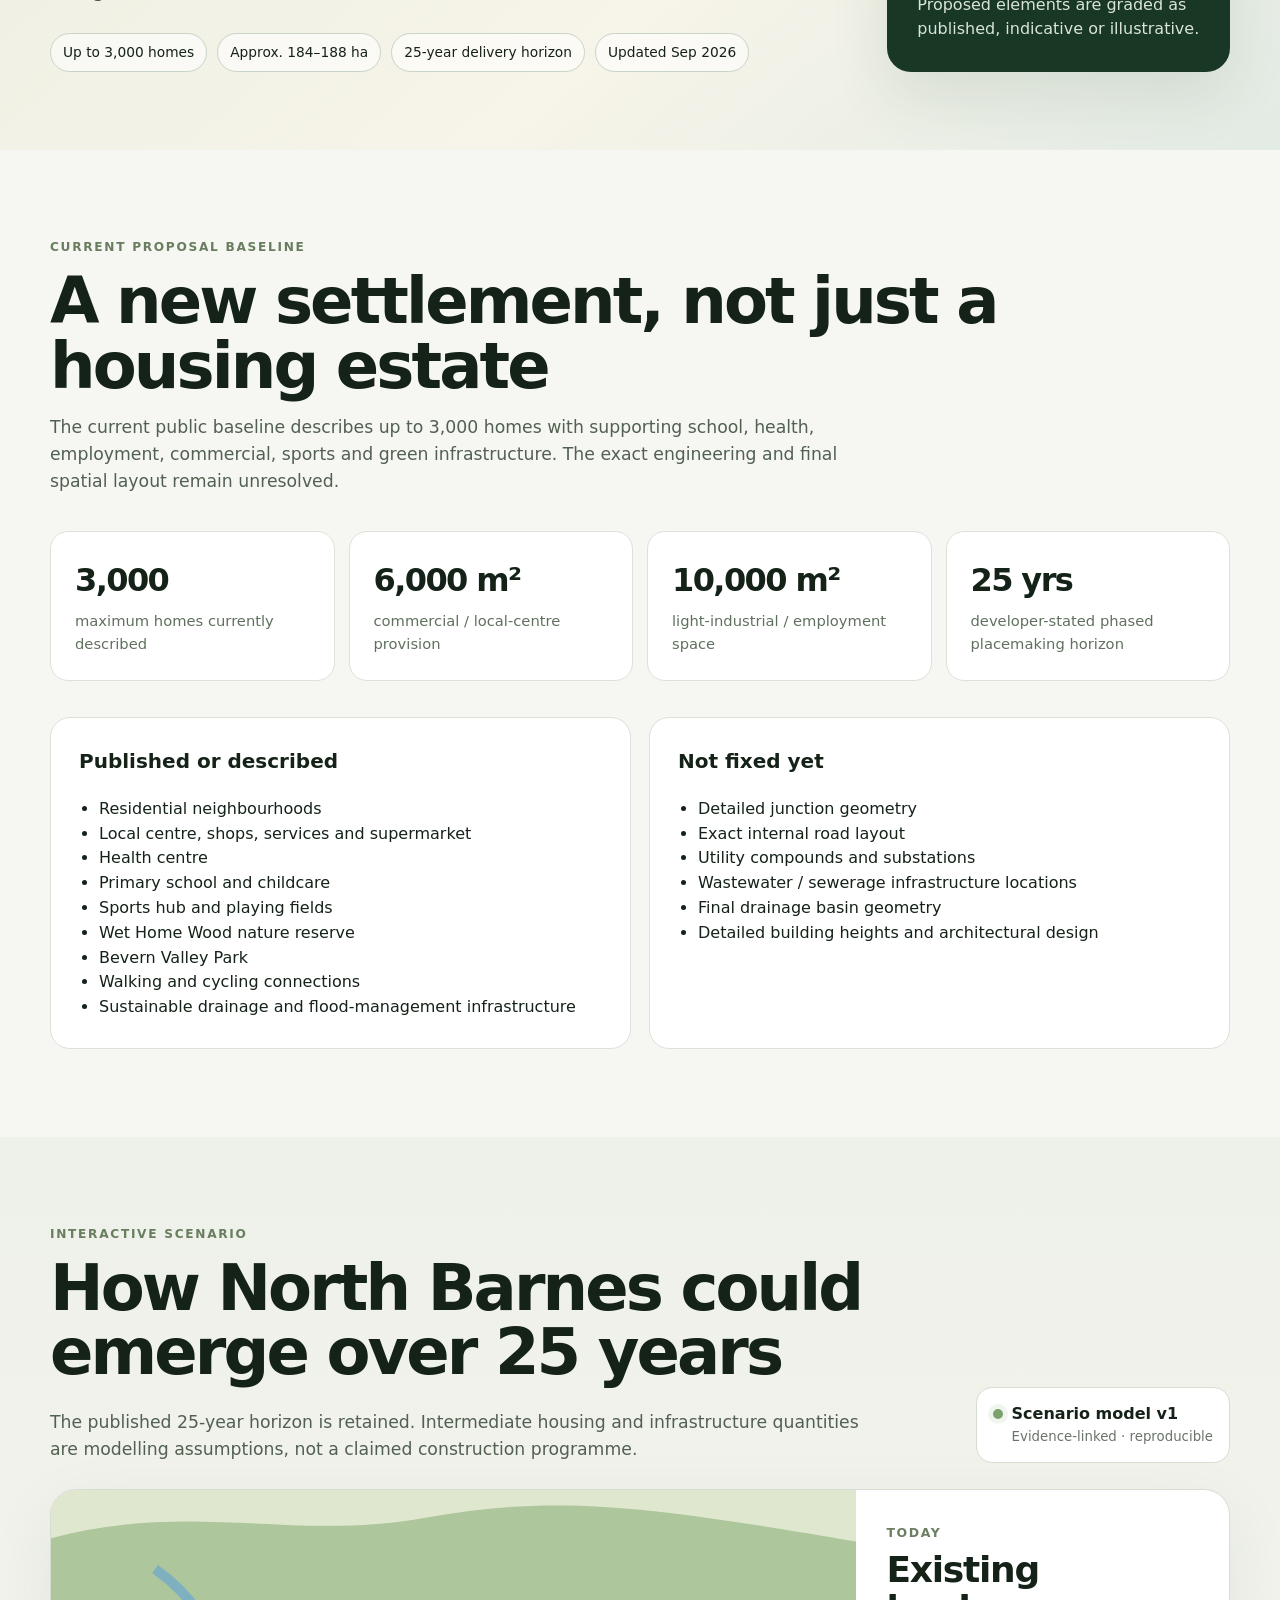
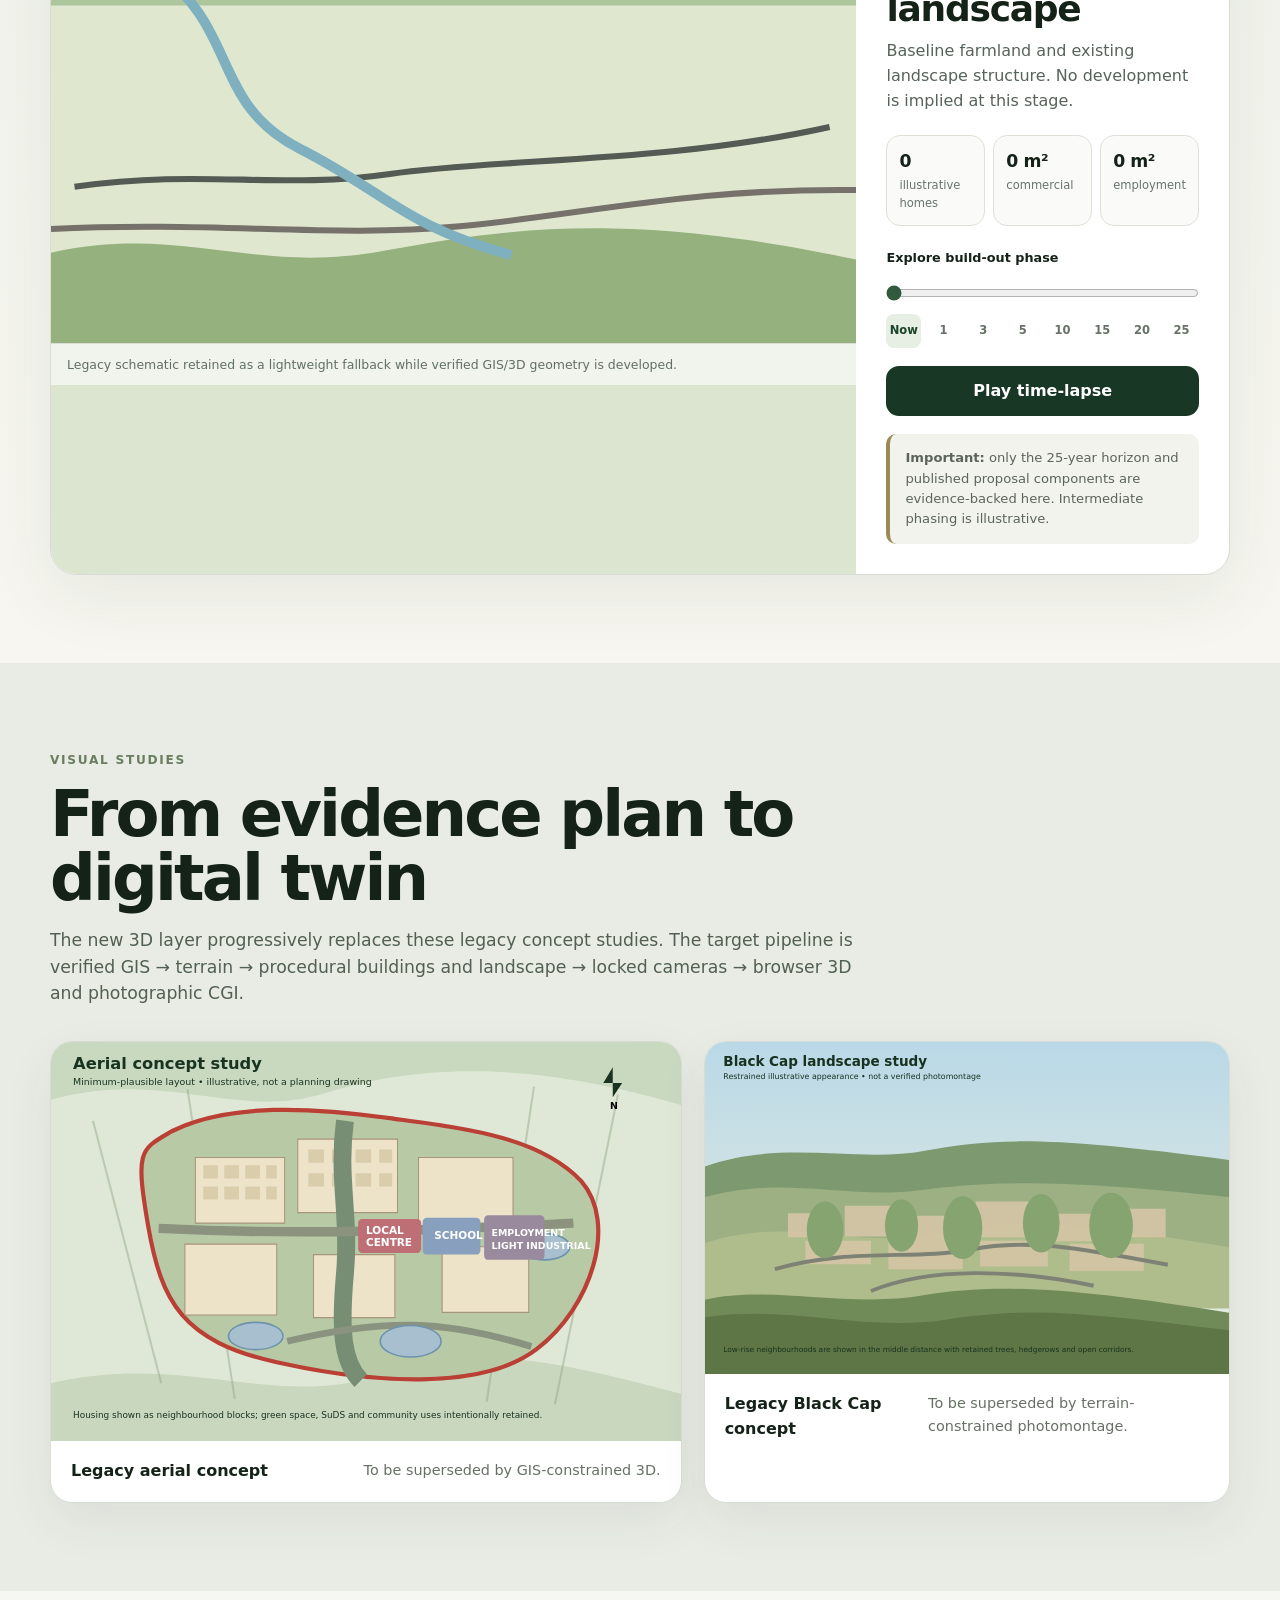
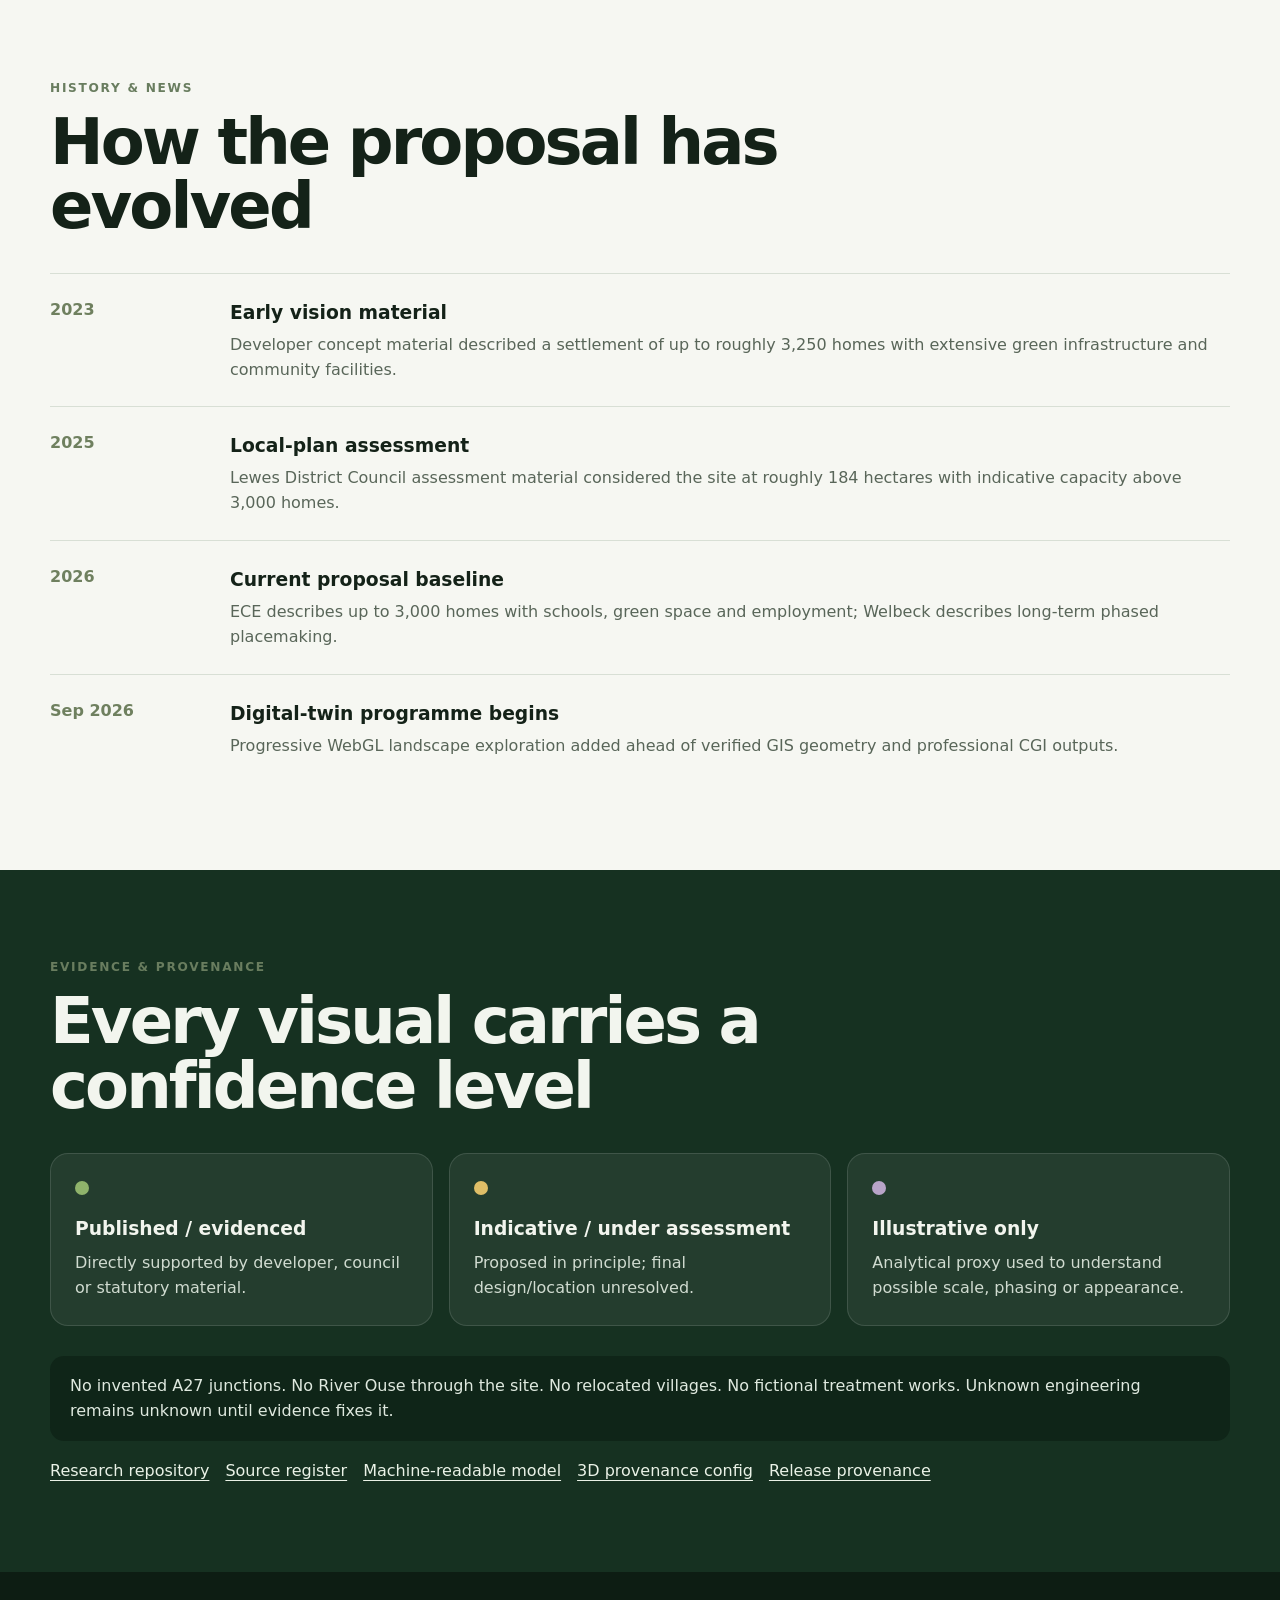
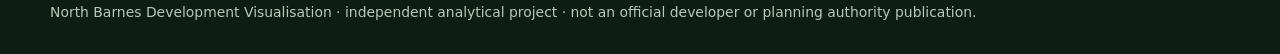
==== commit 9014ee70: "Publish approved visualisation outputs from research repo" ====
--- a/index.html
+++ b/index.html
@@ -11,5 +11,5 @@
 <section class="section buildout-section" id="buildout" data-timelapse><div class="wrap"><div class="buildout-head"><div><p class="eyebrow">Interactive scenario</p><h2>How North Barnes could emerge over 25 years</h2><p class="section-intro">The published 25-year horizon is retained. Intermediate housing and infrastructure quantities are modelling assumptions, not a claimed construction programme.</p></div><div class="model-status"><span class="status-dot"></span><b>Scenario model v1</b><small>Evidence-linked · reproducible</small></div></div><div class="timelapse-shell"><div class="scene-wrap"><svg class="build-scene" viewBox="0 0 1200 675" role="img" aria-label="Illustrative phased build-out"><rect width="1200" height="675" fill="#dfe7cf"/><path d="M0 72C210 15 360 78 560 41s350-13 640 36v95H0Z" fill="#aec69c"/><path d="M-20 545C190 492 295 575 494 538s378-59 726 17v150H-20Z" fill="#94b17e"/><path d="M35 442C230 415 337 447 505 423s406-15 655-70" fill="none" stroke="#535b54" stroke-width="9"/><path d="M0 505C248 493 418 519 609 501s343-57 591-54" fill="none" stroke="#77716b" stroke-width="9"/><path d="M155 118C280 205 238 318 370 385s154 115 316 159" fill="none" stroke="#7eb0c0" stroke-width="15"/><g data-stage="enabling" class="stage"><path d="M510 520C510 445 545 376 620 330s133-96 195-183" fill="none" stroke="#a58962" stroke-width="16"/></g><g data-stage="phase1" class="stage"><rect x="560" y="410" width="180" height="92" rx="10" fill="#efe3cb"/></g><g data-stage="phase2" class="stage"><rect x="728" y="352" width="174" height="98" rx="10" fill="#eadfc8"/></g><g data-stage="phase3" class="stage"><rect x="442" y="315" width="190" height="96" rx="10" fill="#eee1c6"/></g><g data-stage="phase4" class="stage"><rect x="655" y="235" width="188" height="102" rx="10" fill="#eadfc5"/></g><g data-stage="phase5" class="stage"><rect x="350" y="225" width="190" height="102" rx="10" fill="#f1e6cf"/></g><g data-stage="phase6" class="stage"><rect x="820" y="170" width="164" height="96" rx="10" fill="#ede0c4"/></g><g data-stage="school" class="stage facility"><rect x="408" y="430" width="122" height="62" rx="12" fill="#d7c17c"/></g><g data-stage="centre" class="stage facility"><rect x="622" y="338" width="120" height="62" rx="12" fill="#715c4c"/></g><g data-stage="employment" class="stage facility"><rect x="870" y="385" width="150" height="72" rx="10" fill="#71808a"/></g><g data-stage="sports" class="stage facility"><rect x="270" y="315" width="144" height="82" rx="12" fill="#7fa36a"/></g><g data-stage="health" class="stage facility"><rect x="748" y="465" width="114" height="60" rx="12" fill="#c66d6d"/></g><g data-stage="green" class="stage"><circle cx="300" cy="180" r="65" fill="#5f8a55"/><circle cx="1000" cy="300" r="75" fill="#5f8a55"/></g></svg><div class="scene-caption">Legacy schematic retained as a lightweight fallback while verified GIS/3D geometry is developed.</div></div><div class="timeline-controls"><div class="phase-title"><span data-year>Today</span><h3 data-label>Existing landscape</h3></div><p data-detail>Baseline farmland and existing landscape structure.</p><div class="phase-metrics"><div><b data-homes>0</b><span>illustrative homes</span></div><div><b data-commercial>0 m²</b><span>commercial</span></div><div><b data-employment>0 m²</b><span>employment</span></div></div><label class="range-label" for="phase-range">Explore build-out phase</label><input id="phase-range" data-phase-range type="range" min="0" max="7" step="1" value="0"><div class="year-jumps"><button data-jump>Now</button><button data-jump>1</button><button data-jump>3</button><button data-jump>5</button><button data-jump>10</button><button data-jump>15</button><button data-jump>20</button><button data-jump>25</button></div><button class="play-button" type="button" data-play>Play time-lapse</button><div class="model-note"><b>Important:</b> only the 25-year horizon and published proposal components are evidence-backed here. Intermediate phasing is illustrative.</div><p class="sr-only" aria-live="polite" data-live-status></p></div></div></div></section>
 <section class="section alt" id="visuals"><div class="wrap"><p class="eyebrow">Visual studies</p><h2>From evidence plan to digital twin</h2><p class="section-intro">The new 3D layer progressively replaces these legacy concept studies. The target pipeline is verified GIS → terrain → procedural buildings and landscape → locked cameras → browser 3D and photographic CGI.</p><div class="gallery"><figure><img src="assets/aerial-study.svg" loading="lazy" alt="Legacy aerial concept"><figcaption><b>Legacy aerial concept</b><span>To be superseded by GIS-constrained 3D.</span></figcaption></figure><figure><img src="assets/black-cap-study.svg" loading="lazy" alt="Legacy Black Cap concept"><figcaption><b>Legacy Black Cap concept</b><span>To be superseded by terrain-constrained photomontage.</span></figcaption></figure></div></div></section>
 <section class="section" id="history"><div class="wrap"><p class="eyebrow">History & news</p><h2>How the proposal has evolved</h2><div class="timeline"><article><time>2023</time><div><h3>Early vision material</h3><p>Developer concept material described a settlement of up to roughly 3,250 homes with extensive green infrastructure and community facilities.</p></div></article><article><time>2025</time><div><h3>Local-plan assessment</h3><p>Lewes District Council assessment material considered the site at roughly 184 hectares with indicative capacity above 3,000 homes.</p></div></article><article><time>2026</time><div><h3>Current proposal baseline</h3><p>ECE describes up to 3,000 homes with schools, green space and employment; Welbeck describes long-term phased placemaking.</p></div></article><article><time>Sep 2026</time><div><h3>Digital-twin programme begins</h3><p>Progressive WebGL landscape exploration added ahead of verified GIS geometry and professional CGI outputs.</p></div></article></div></div></section>
-<section class="section dark" id="evidence"><div class="wrap"><p class="eyebrow">Evidence & provenance</p><h2>Every visual carries a confidence level</h2><div class="confidence"><article><span class="dot published"></span><h3>Published / evidenced</h3><p>Directly supported by developer, council or statutory material.</p></article><article><span class="dot indicative"></span><h3>Indicative / under assessment</h3><p>Proposed in principle; final design/location unresolved.</p></article><article><span class="dot illustrative"></span><h3>Illustrative only</h3><p>Analytical proxy used to understand possible scale, phasing or appearance.</p></article></div><p class="notice">No invented A27 junctions. No River Ouse through the site. No relocated villages. No fictional treatment works. Unknown engineering remains unknown until evidence fixes it.</p><div class="links"><a href="https://github.com/sccnexusdata/North-Barnes-Development-Visualisation">Research repository</a><a href="https://github.com/sccnexusdata/North-Barnes-Development-Visualisation/blob/main/sources/SOURCES.md">Source register</a><a href="data/phasing-model.json">Machine-readable model</a></div></div></section>
+<section class="section dark" id="evidence"><div class="wrap"><p class="eyebrow">Evidence & provenance</p><h2>Every visual carries a confidence level</h2><div class="confidence"><article><span class="dot published"></span><h3>Published / evidenced</h3><p>Directly supported by developer, council or statutory material.</p></article><article><span class="dot indicative"></span><h3>Indicative / under assessment</h3><p>Proposed in principle; final design/location unresolved.</p></article><article><span class="dot illustrative"></span><h3>Illustrative only</h3><p>Analytical proxy used to understand possible scale, phasing or appearance.</p></article></div><p class="notice">No invented A27 junctions. No River Ouse through the site. No relocated villages. No fictional treatment works. Unknown engineering remains unknown until evidence fixes it.</p><div class="links"><a href="https://github.com/sccnexusdata/North-Barnes-Development-Visualisation">Research repository</a><a href="https://github.com/sccnexusdata/North-Barnes-Development-Visualisation/blob/main/sources/SOURCES.md">Source register</a><a href="data/phasing-model.json">Machine-readable model</a><a href="data/viewer-config.json">3D provenance config</a><a href="data/release.json">Release provenance</a></div></div></section>
 </main><footer><div class="wrap">North Barnes Development Visualisation · independent analytical project · not an official developer or planning authority publication.</div></footer><script src="experience.js" defer></script><script src="app.js" defer></script></body></html>
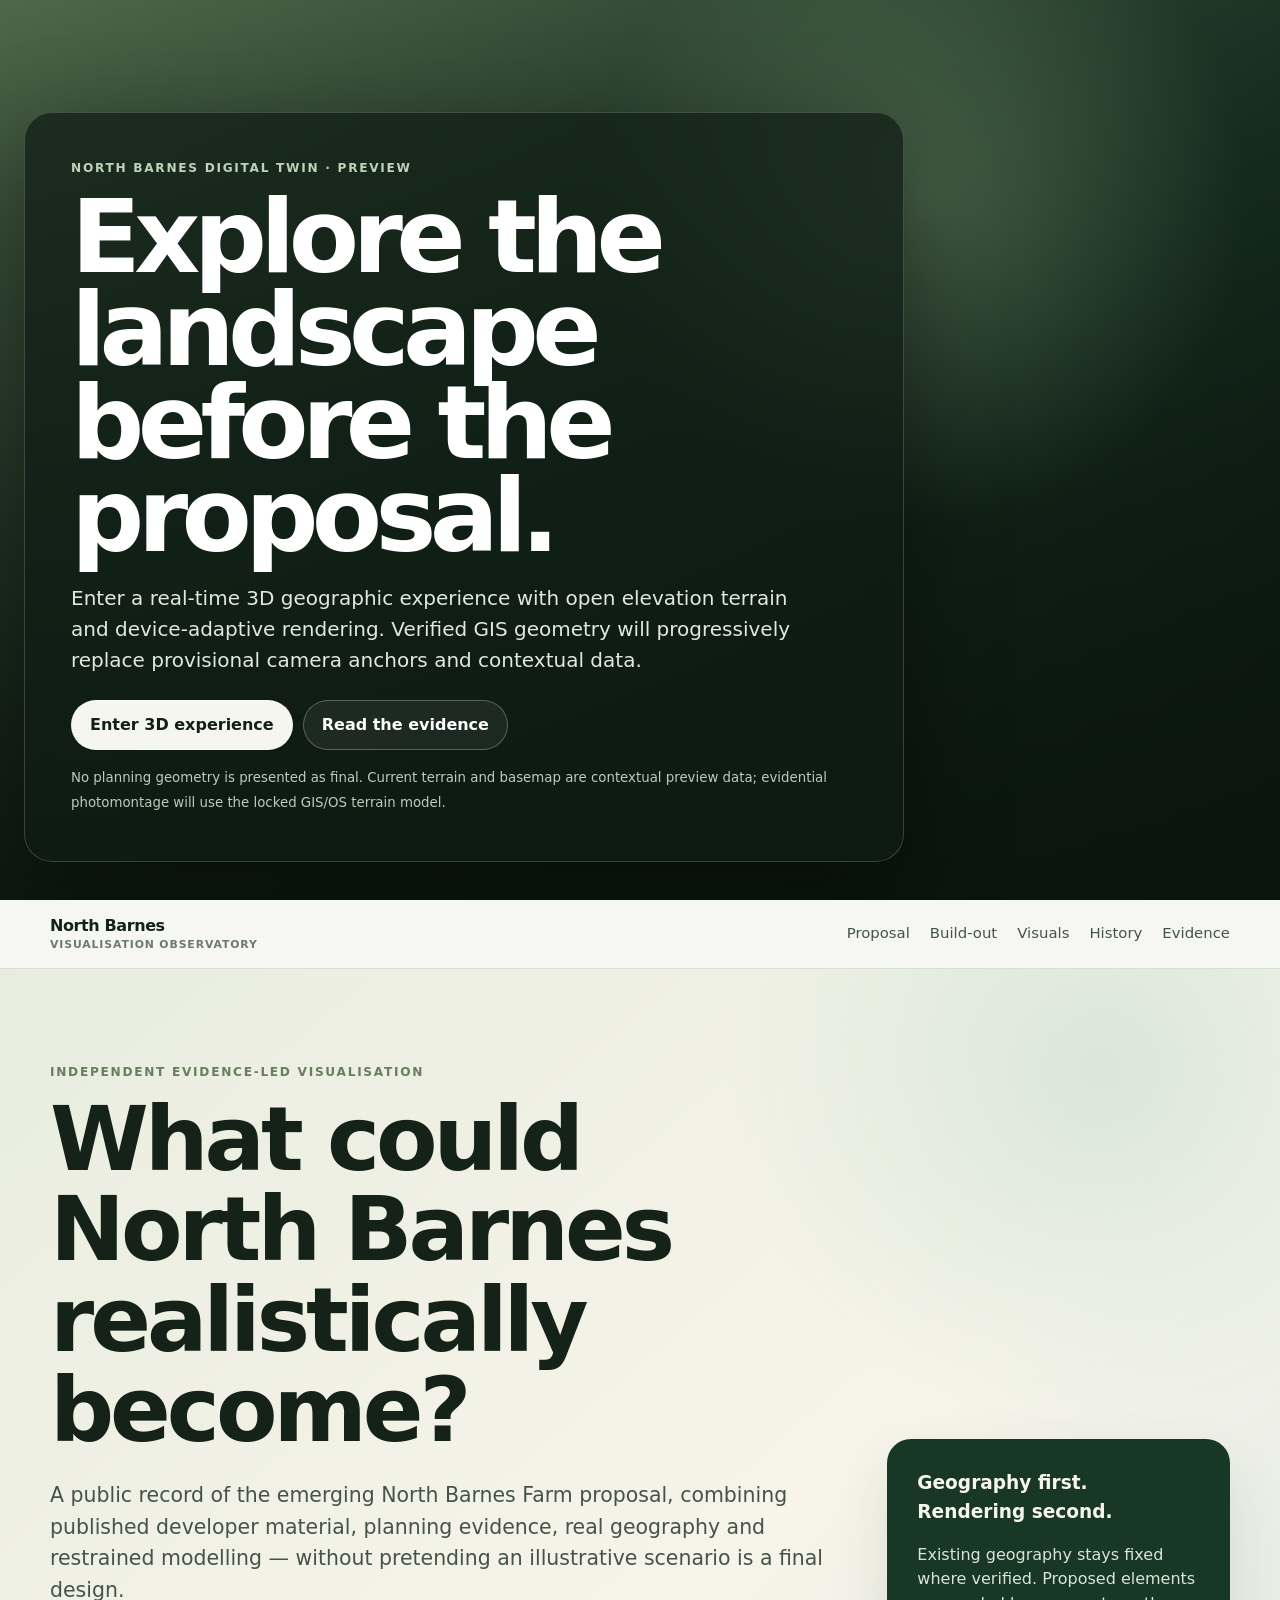
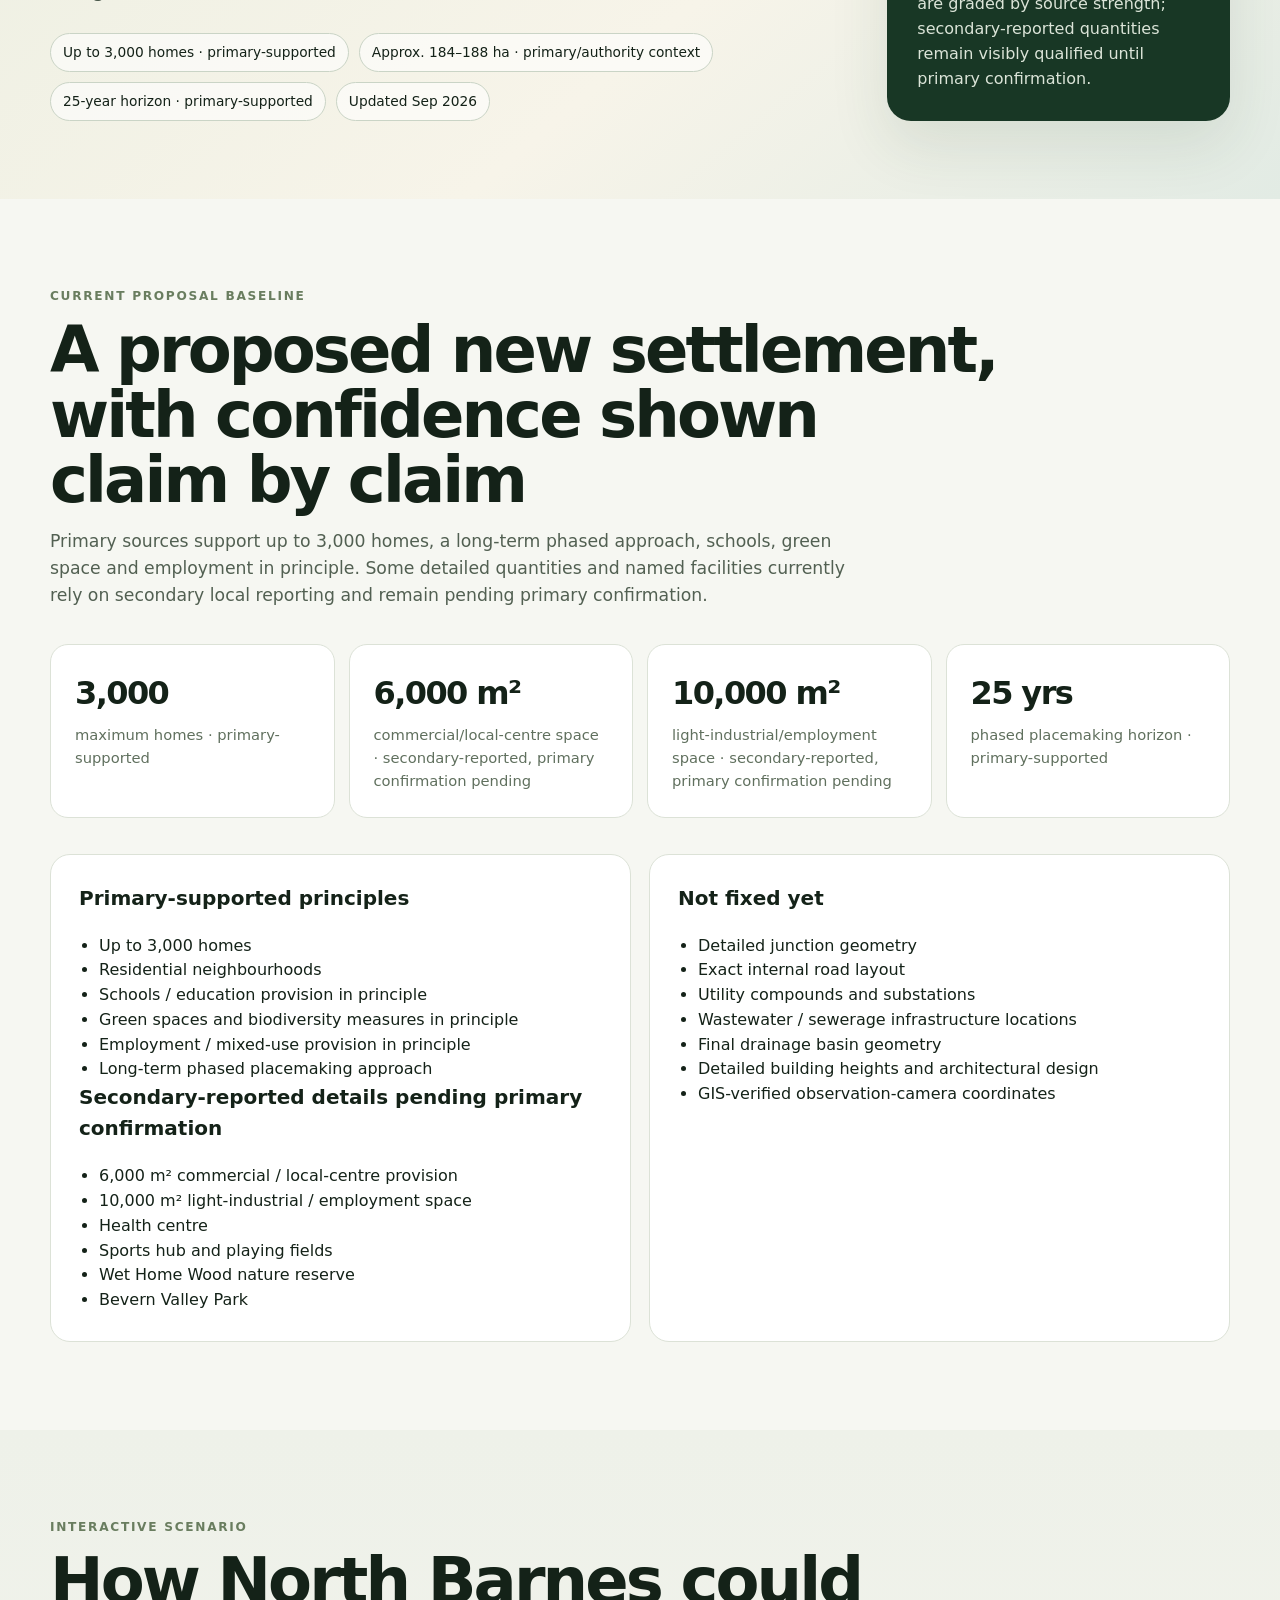
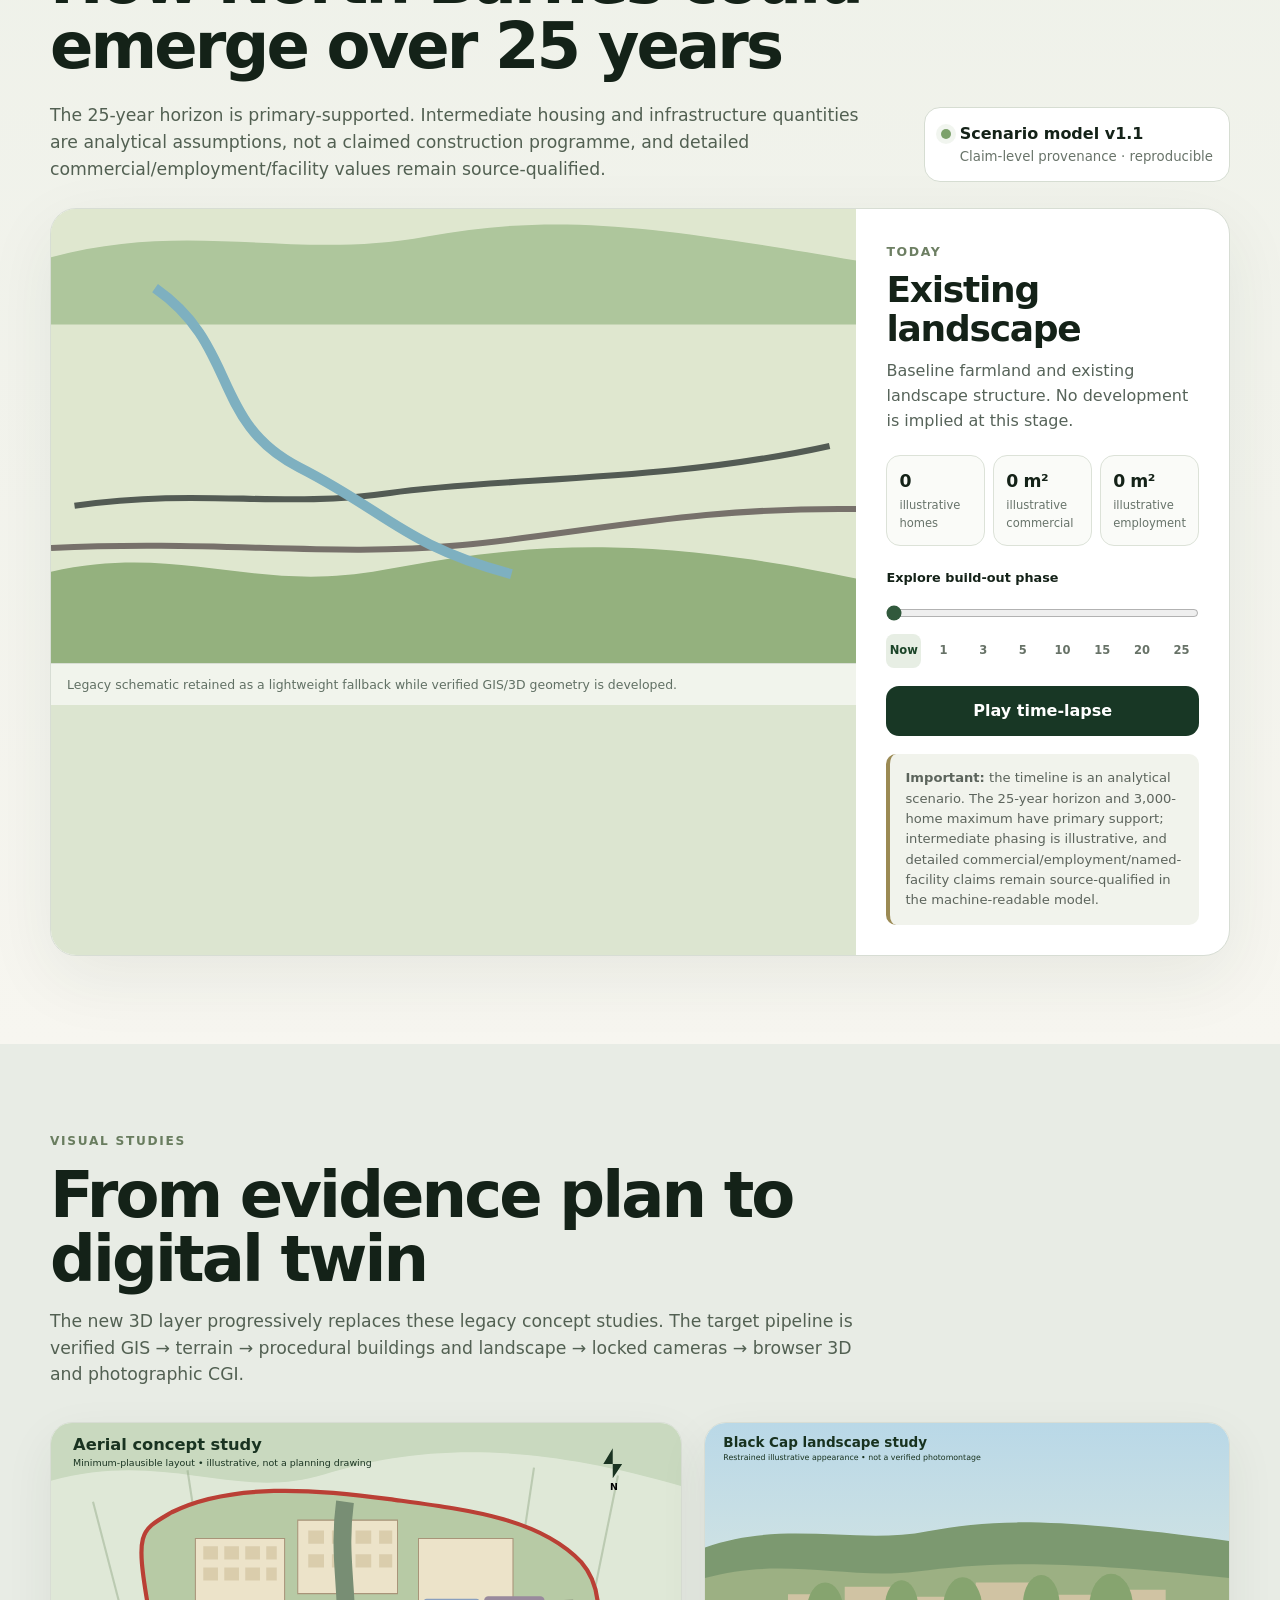
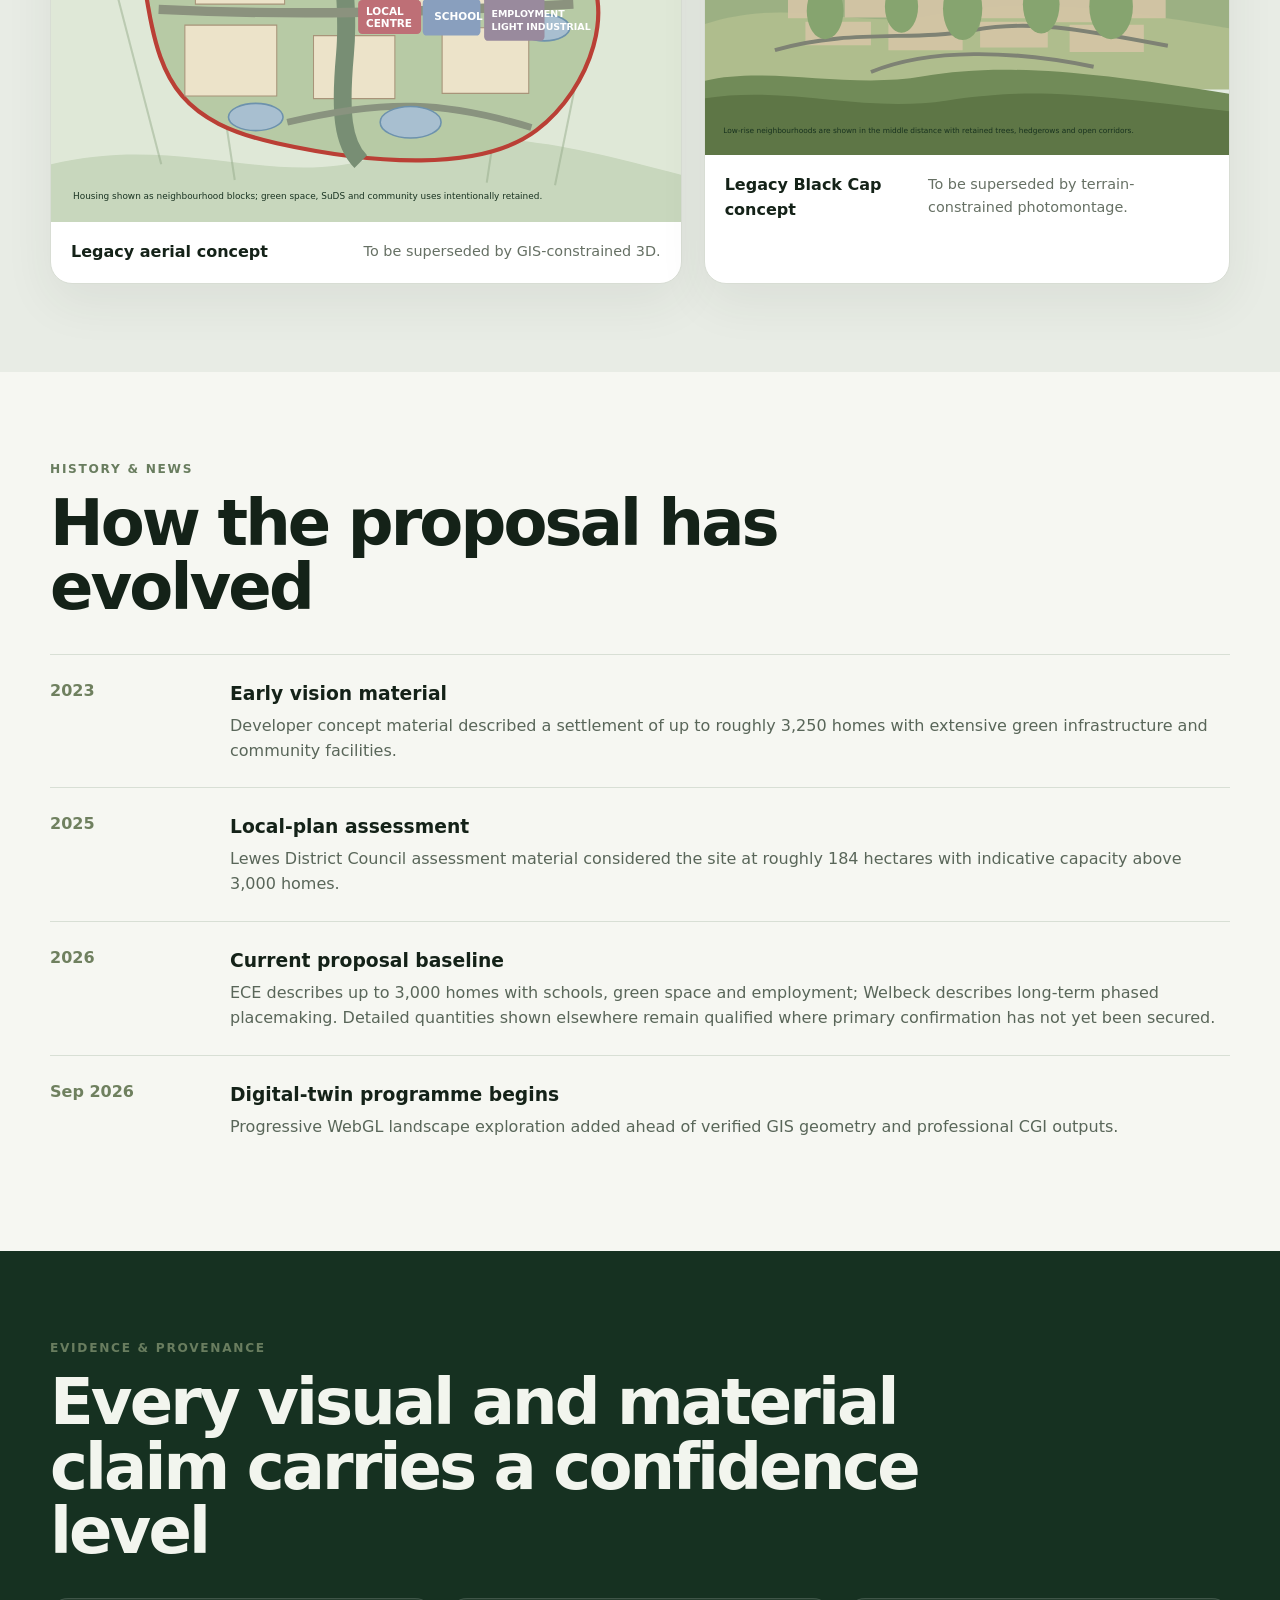
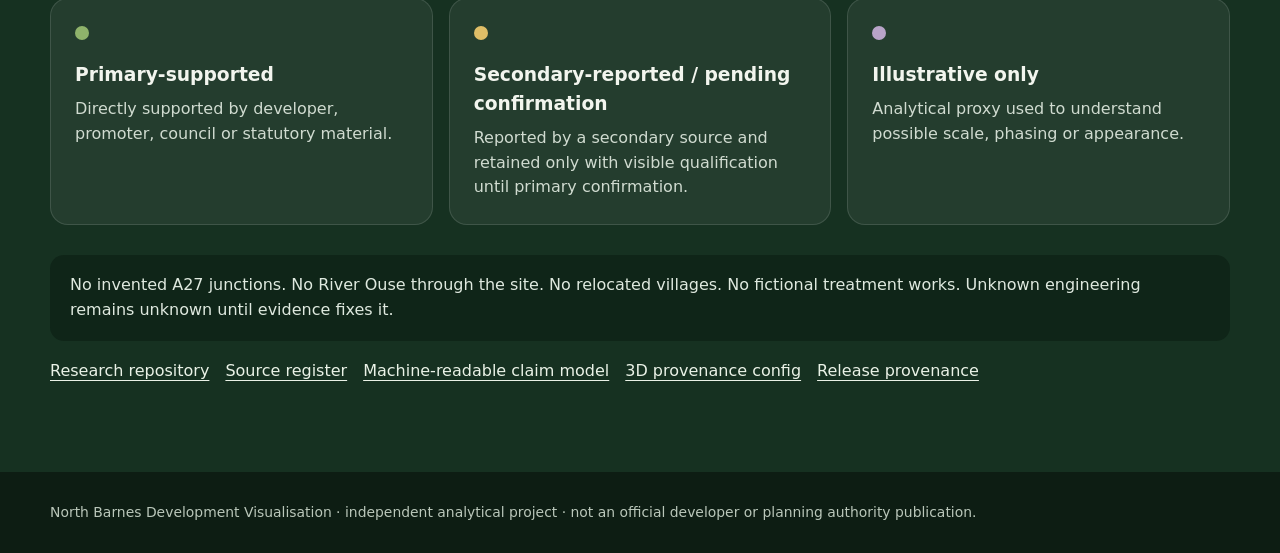
==== commit 42282ed9: "Publish approved visualisation outputs from research repo" ====
--- a/index.html
+++ b/index.html
@@ -6,10 +6,10 @@
 <body>
 <header class="site-header"><div class="wrap header-inner"><a class="brand" href="#top"><span>North Barnes</span><small>Visualisation Observatory</small></a><nav aria-label="Primary"><a href="#proposal">Proposal</a><a href="#buildout">Build-out</a><a href="#visuals">Visuals</a><a href="#history">History</a><a href="#evidence">Evidence</a></nav></div></header>
 <main id="top">
-<section class="hero"><div class="wrap hero-grid"><div><p class="eyebrow">Independent evidence-led visualisation</p><h1>What could North Barnes realistically become?</h1><p class="lead">A public record of the emerging North Barnes Farm proposal, combining published developer material, planning evidence, real geography and restrained modelling — without pretending an illustrative scenario is a final design.</p><div class="badges"><span>Up to 3,000 homes</span><span>Approx. 184–188 ha</span><span>25-year delivery horizon</span><span>Updated Sep 2026</span></div></div><aside class="hero-card"><strong>Geography first. Rendering second.</strong><p>Existing settlements, roads, railway, watercourses and landscape context stay fixed. Proposed elements are graded as published, indicative or illustrative.</p></aside></div></section>
-<section class="section" id="proposal"><div class="wrap"><p class="eyebrow">Current proposal baseline</p><h2>A new settlement, not just a housing estate</h2><p class="section-intro">The current public baseline describes up to 3,000 homes with supporting school, health, employment, commercial, sports and green infrastructure. The exact engineering and final spatial layout remain unresolved.</p><div class="stats"><article><b>3,000</b><span>maximum homes currently described</span></article><article><b>6,000 m²</b><span>commercial / local-centre provision</span></article><article><b>10,000 m²</b><span>light-industrial / employment space</span></article><article><b>25 yrs</b><span>developer-stated phased placemaking horizon</span></article></div><div class="grid two"><div class="panel"><h3>Published or described</h3><ul><li>Residential neighbourhoods</li><li>Local centre, shops, services and supermarket</li><li>Health centre</li><li>Primary school and childcare</li><li>Sports hub and playing fields</li><li>Wet Home Wood nature reserve</li><li>Bevern Valley Park</li><li>Walking and cycling connections</li><li>Sustainable drainage and flood-management infrastructure</li></ul></div><div class="panel"><h3>Not fixed yet</h3><ul><li>Detailed junction geometry</li><li>Exact internal road layout</li><li>Utility compounds and substations</li><li>Wastewater / sewerage infrastructure locations</li><li>Final drainage basin geometry</li><li>Detailed building heights and architectural design</li></ul></div></div></div></section>
-<section class="section buildout-section" id="buildout" data-timelapse><div class="wrap"><div class="buildout-head"><div><p class="eyebrow">Interactive scenario</p><h2>How North Barnes could emerge over 25 years</h2><p class="section-intro">The published 25-year horizon is retained. Intermediate housing and infrastructure quantities are modelling assumptions, not a claimed construction programme.</p></div><div class="model-status"><span class="status-dot"></span><b>Scenario model v1</b><small>Evidence-linked · reproducible</small></div></div><div class="timelapse-shell"><div class="scene-wrap"><svg class="build-scene" viewBox="0 0 1200 675" role="img" aria-label="Illustrative phased build-out"><rect width="1200" height="675" fill="#dfe7cf"/><path d="M0 72C210 15 360 78 560 41s350-13 640 36v95H0Z" fill="#aec69c"/><path d="M-20 545C190 492 295 575 494 538s378-59 726 17v150H-20Z" fill="#94b17e"/><path d="M35 442C230 415 337 447 505 423s406-15 655-70" fill="none" stroke="#535b54" stroke-width="9"/><path d="M0 505C248 493 418 519 609 501s343-57 591-54" fill="none" stroke="#77716b" stroke-width="9"/><path d="M155 118C280 205 238 318 370 385s154 115 316 159" fill="none" stroke="#7eb0c0" stroke-width="15"/><g data-stage="enabling" class="stage"><path d="M510 520C510 445 545 376 620 330s133-96 195-183" fill="none" stroke="#a58962" stroke-width="16"/></g><g data-stage="phase1" class="stage"><rect x="560" y="410" width="180" height="92" rx="10" fill="#efe3cb"/></g><g data-stage="phase2" class="stage"><rect x="728" y="352" width="174" height="98" rx="10" fill="#eadfc8"/></g><g data-stage="phase3" class="stage"><rect x="442" y="315" width="190" height="96" rx="10" fill="#eee1c6"/></g><g data-stage="phase4" class="stage"><rect x="655" y="235" width="188" height="102" rx="10" fill="#eadfc5"/></g><g data-stage="phase5" class="stage"><rect x="350" y="225" width="190" height="102" rx="10" fill="#f1e6cf"/></g><g data-stage="phase6" class="stage"><rect x="820" y="170" width="164" height="96" rx="10" fill="#ede0c4"/></g><g data-stage="school" class="stage facility"><rect x="408" y="430" width="122" height="62" rx="12" fill="#d7c17c"/></g><g data-stage="centre" class="stage facility"><rect x="622" y="338" width="120" height="62" rx="12" fill="#715c4c"/></g><g data-stage="employment" class="stage facility"><rect x="870" y="385" width="150" height="72" rx="10" fill="#71808a"/></g><g data-stage="sports" class="stage facility"><rect x="270" y="315" width="144" height="82" rx="12" fill="#7fa36a"/></g><g data-stage="health" class="stage facility"><rect x="748" y="465" width="114" height="60" rx="12" fill="#c66d6d"/></g><g data-stage="green" class="stage"><circle cx="300" cy="180" r="65" fill="#5f8a55"/><circle cx="1000" cy="300" r="75" fill="#5f8a55"/></g></svg><div class="scene-caption">Legacy schematic retained as a lightweight fallback while verified GIS/3D geometry is developed.</div></div><div class="timeline-controls"><div class="phase-title"><span data-year>Today</span><h3 data-label>Existing landscape</h3></div><p data-detail>Baseline farmland and existing landscape structure.</p><div class="phase-metrics"><div><b data-homes>0</b><span>illustrative homes</span></div><div><b data-commercial>0 m²</b><span>commercial</span></div><div><b data-employment>0 m²</b><span>employment</span></div></div><label class="range-label" for="phase-range">Explore build-out phase</label><input id="phase-range" data-phase-range type="range" min="0" max="7" step="1" value="0"><div class="year-jumps"><button data-jump>Now</button><button data-jump>1</button><button data-jump>3</button><button data-jump>5</button><button data-jump>10</button><button data-jump>15</button><button data-jump>20</button><button data-jump>25</button></div><button class="play-button" type="button" data-play>Play time-lapse</button><div class="model-note"><b>Important:</b> only the 25-year horizon and published proposal components are evidence-backed here. Intermediate phasing is illustrative.</div><p class="sr-only" aria-live="polite" data-live-status></p></div></div></div></section>
+<section class="hero"><div class="wrap hero-grid"><div><p class="eyebrow">Independent evidence-led visualisation</p><h1>What could North Barnes realistically become?</h1><p class="lead">A public record of the emerging North Barnes Farm proposal, combining published developer material, planning evidence, real geography and restrained modelling — without pretending an illustrative scenario is a final design.</p><div class="badges"><span>Up to 3,000 homes · primary-supported</span><span>Approx. 184–188 ha · primary/authority context</span><span>25-year horizon · primary-supported</span><span>Updated Sep 2026</span></div></div><aside class="hero-card"><strong>Geography first. Rendering second.</strong><p>Existing geography stays fixed where verified. Proposed elements are graded by source strength; secondary-reported quantities remain visibly qualified until primary confirmation.</p></aside></div></section>
+<section class="section" id="proposal"><div class="wrap"><p class="eyebrow">Current proposal baseline</p><h2>A proposed new settlement, with confidence shown claim by claim</h2><p class="section-intro">Primary sources support up to 3,000 homes, a long-term phased approach, schools, green space and employment in principle. Some detailed quantities and named facilities currently rely on secondary local reporting and remain pending primary confirmation.</p><div class="stats"><article><b>3,000</b><span>maximum homes · primary-supported</span></article><article><b>6,000 m²</b><span>commercial/local-centre space · secondary-reported, primary confirmation pending</span></article><article><b>10,000 m²</b><span>light-industrial/employment space · secondary-reported, primary confirmation pending</span></article><article><b>25 yrs</b><span>phased placemaking horizon · primary-supported</span></article></div><div class="grid two"><div class="panel"><h3>Primary-supported principles</h3><ul><li>Up to 3,000 homes</li><li>Residential neighbourhoods</li><li>Schools / education provision in principle</li><li>Green spaces and biodiversity measures in principle</li><li>Employment / mixed-use provision in principle</li><li>Long-term phased placemaking approach</li></ul><h3>Secondary-reported details pending primary confirmation</h3><ul><li>6,000 m² commercial / local-centre provision</li><li>10,000 m² light-industrial / employment space</li><li>Health centre</li><li>Sports hub and playing fields</li><li>Wet Home Wood nature reserve</li><li>Bevern Valley Park</li></ul></div><div class="panel"><h3>Not fixed yet</h3><ul><li>Detailed junction geometry</li><li>Exact internal road layout</li><li>Utility compounds and substations</li><li>Wastewater / sewerage infrastructure locations</li><li>Final drainage basin geometry</li><li>Detailed building heights and architectural design</li><li>GIS-verified observation-camera coordinates</li></ul></div></div></div></section>
+<section class="section buildout-section" id="buildout" data-timelapse><div class="wrap"><div class="buildout-head"><div><p class="eyebrow">Interactive scenario</p><h2>How North Barnes could emerge over 25 years</h2><p class="section-intro">The 25-year horizon is primary-supported. Intermediate housing and infrastructure quantities are analytical assumptions, not a claimed construction programme, and detailed commercial/employment/facility values remain source-qualified.</p></div><div class="model-status"><span class="status-dot"></span><b>Scenario model v1.1</b><small>Claim-level provenance · reproducible</small></div></div><div class="timelapse-shell"><div class="scene-wrap"><svg class="build-scene" viewBox="0 0 1200 675" role="img" aria-label="Illustrative phased build-out"><rect width="1200" height="675" fill="#dfe7cf"/><path d="M0 72C210 15 360 78 560 41s350-13 640 36v95H0Z" fill="#aec69c"/><path d="M-20 545C190 492 295 575 494 538s378-59 726 17v150H-20Z" fill="#94b17e"/><path d="M35 442C230 415 337 447 505 423s406-15 655-70" fill="none" stroke="#535b54" stroke-width="9"/><path d="M0 505C248 493 418 519 609 501s343-57 591-54" fill="none" stroke="#77716b" stroke-width="9"/><path d="M155 118C280 205 238 318 370 385s154 115 316 159" fill="none" stroke="#7eb0c0" stroke-width="15"/><g data-stage="enabling" class="stage"><path d="M510 520C510 445 545 376 620 330s133-96 195-183" fill="none" stroke="#a58962" stroke-width="16"/></g><g data-stage="phase1" class="stage"><rect x="560" y="410" width="180" height="92" rx="10" fill="#efe3cb"/></g><g data-stage="phase2" class="stage"><rect x="728" y="352" width="174" height="98" rx="10" fill="#eadfc8"/></g><g data-stage="phase3" class="stage"><rect x="442" y="315" width="190" height="96" rx="10" fill="#eee1c6"/></g><g data-stage="phase4" class="stage"><rect x="655" y="235" width="188" height="102" rx="10" fill="#eadfc5"/></g><g data-stage="phase5" class="stage"><rect x="350" y="225" width="190" height="102" rx="10" fill="#f1e6cf"/></g><g data-stage="phase6" class="stage"><rect x="820" y="170" width="164" height="96" rx="10" fill="#ede0c4"/></g><g data-stage="school" class="stage facility"><rect x="408" y="430" width="122" height="62" rx="12" fill="#d7c17c"/></g><g data-stage="centre" class="stage facility"><rect x="622" y="338" width="120" height="62" rx="12" fill="#715c4c"/></g><g data-stage="employment" class="stage facility"><rect x="870" y="385" width="150" height="72" rx="10" fill="#71808a"/></g><g data-stage="sports" class="stage facility"><rect x="270" y="315" width="144" height="82" rx="12" fill="#7fa36a"/></g><g data-stage="health" class="stage facility"><rect x="748" y="465" width="114" height="60" rx="12" fill="#c66d6d"/></g><g data-stage="green" class="stage"><circle cx="300" cy="180" r="65" fill="#5f8a55"/><circle cx="1000" cy="300" r="75" fill="#5f8a55"/></g></svg><div class="scene-caption">Legacy schematic retained as a lightweight fallback while verified GIS/3D geometry is developed.</div></div><div class="timeline-controls"><div class="phase-title"><span data-year>Today</span><h3 data-label>Existing landscape</h3></div><p data-detail>Baseline farmland and existing landscape structure.</p><div class="phase-metrics"><div><b data-homes>0</b><span>illustrative homes</span></div><div><b data-commercial>0 m²</b><span>illustrative commercial</span></div><div><b data-employment>0 m²</b><span>illustrative employment</span></div></div><label class="range-label" for="phase-range">Explore build-out phase</label><input id="phase-range" data-phase-range type="range" min="0" max="7" step="1" value="0"><div class="year-jumps"><button data-jump>Now</button><button data-jump>1</button><button data-jump>3</button><button data-jump>5</button><button data-jump>10</button><button data-jump>15</button><button data-jump>20</button><button data-jump>25</button></div><button class="play-button" type="button" data-play>Play time-lapse</button><div class="model-note"><b>Important:</b> the timeline is an analytical scenario. The 25-year horizon and 3,000-home maximum have primary support; intermediate phasing is illustrative, and detailed commercial/employment/named-facility claims remain source-qualified in the machine-readable model.</div><p class="sr-only" aria-live="polite" data-live-status></p></div></div></div></section>
 <section class="section alt" id="visuals"><div class="wrap"><p class="eyebrow">Visual studies</p><h2>From evidence plan to digital twin</h2><p class="section-intro">The new 3D layer progressively replaces these legacy concept studies. The target pipeline is verified GIS → terrain → procedural buildings and landscape → locked cameras → browser 3D and photographic CGI.</p><div class="gallery"><figure><img src="assets/aerial-study.svg" loading="lazy" alt="Legacy aerial concept"><figcaption><b>Legacy aerial concept</b><span>To be superseded by GIS-constrained 3D.</span></figcaption></figure><figure><img src="assets/black-cap-study.svg" loading="lazy" alt="Legacy Black Cap concept"><figcaption><b>Legacy Black Cap concept</b><span>To be superseded by terrain-constrained photomontage.</span></figcaption></figure></div></div></section>
-<section class="section" id="history"><div class="wrap"><p class="eyebrow">History & news</p><h2>How the proposal has evolved</h2><div class="timeline"><article><time>2023</time><div><h3>Early vision material</h3><p>Developer concept material described a settlement of up to roughly 3,250 homes with extensive green infrastructure and community facilities.</p></div></article><article><time>2025</time><div><h3>Local-plan assessment</h3><p>Lewes District Council assessment material considered the site at roughly 184 hectares with indicative capacity above 3,000 homes.</p></div></article><article><time>2026</time><div><h3>Current proposal baseline</h3><p>ECE describes up to 3,000 homes with schools, green space and employment; Welbeck describes long-term phased placemaking.</p></div></article><article><time>Sep 2026</time><div><h3>Digital-twin programme begins</h3><p>Progressive WebGL landscape exploration added ahead of verified GIS geometry and professional CGI outputs.</p></div></article></div></div></section>
-<section class="section dark" id="evidence"><div class="wrap"><p class="eyebrow">Evidence & provenance</p><h2>Every visual carries a confidence level</h2><div class="confidence"><article><span class="dot published"></span><h3>Published / evidenced</h3><p>Directly supported by developer, council or statutory material.</p></article><article><span class="dot indicative"></span><h3>Indicative / under assessment</h3><p>Proposed in principle; final design/location unresolved.</p></article><article><span class="dot illustrative"></span><h3>Illustrative only</h3><p>Analytical proxy used to understand possible scale, phasing or appearance.</p></article></div><p class="notice">No invented A27 junctions. No River Ouse through the site. No relocated villages. No fictional treatment works. Unknown engineering remains unknown until evidence fixes it.</p><div class="links"><a href="https://github.com/sccnexusdata/North-Barnes-Development-Visualisation">Research repository</a><a href="https://github.com/sccnexusdata/North-Barnes-Development-Visualisation/blob/main/sources/SOURCES.md">Source register</a><a href="data/phasing-model.json">Machine-readable model</a><a href="data/viewer-config.json">3D provenance config</a><a href="data/release.json">Release provenance</a></div></div></section>
+<section class="section" id="history"><div class="wrap"><p class="eyebrow">History & news</p><h2>How the proposal has evolved</h2><div class="timeline"><article><time>2023</time><div><h3>Early vision material</h3><p>Developer concept material described a settlement of up to roughly 3,250 homes with extensive green infrastructure and community facilities.</p></div></article><article><time>2025</time><div><h3>Local-plan assessment</h3><p>Lewes District Council assessment material considered the site at roughly 184 hectares with indicative capacity above 3,000 homes.</p></div></article><article><time>2026</time><div><h3>Current proposal baseline</h3><p>ECE describes up to 3,000 homes with schools, green space and employment; Welbeck describes long-term phased placemaking. Detailed quantities shown elsewhere remain qualified where primary confirmation has not yet been secured.</p></div></article><article><time>Sep 2026</time><div><h3>Digital-twin programme begins</h3><p>Progressive WebGL landscape exploration added ahead of verified GIS geometry and professional CGI outputs.</p></div></article></div></div></section>
+<section class="section dark" id="evidence"><div class="wrap"><p class="eyebrow">Evidence & provenance</p><h2>Every visual and material claim carries a confidence level</h2><div class="confidence"><article><span class="dot published"></span><h3>Primary-supported</h3><p>Directly supported by developer, promoter, council or statutory material.</p></article><article><span class="dot indicative"></span><h3>Secondary-reported / pending confirmation</h3><p>Reported by a secondary source and retained only with visible qualification until primary confirmation.</p></article><article><span class="dot illustrative"></span><h3>Illustrative only</h3><p>Analytical proxy used to understand possible scale, phasing or appearance.</p></article></div><p class="notice">No invented A27 junctions. No River Ouse through the site. No relocated villages. No fictional treatment works. Unknown engineering remains unknown until evidence fixes it.</p><div class="links"><a href="https://github.com/sccnexusdata/North-Barnes-Development-Visualisation">Research repository</a><a href="https://github.com/sccnexusdata/North-Barnes-Development-Visualisation/blob/main/sources/SOURCES.md">Source register</a><a href="data/phasing-model.json">Machine-readable claim model</a><a href="data/viewer-config.json">3D provenance config</a><a href="data/release.json">Release provenance</a></div></div></section>
 </main><footer><div class="wrap">North Barnes Development Visualisation · independent analytical project · not an official developer or planning authority publication.</div></footer><script src="experience.js" defer></script><script src="app.js" defer></script></body></html>
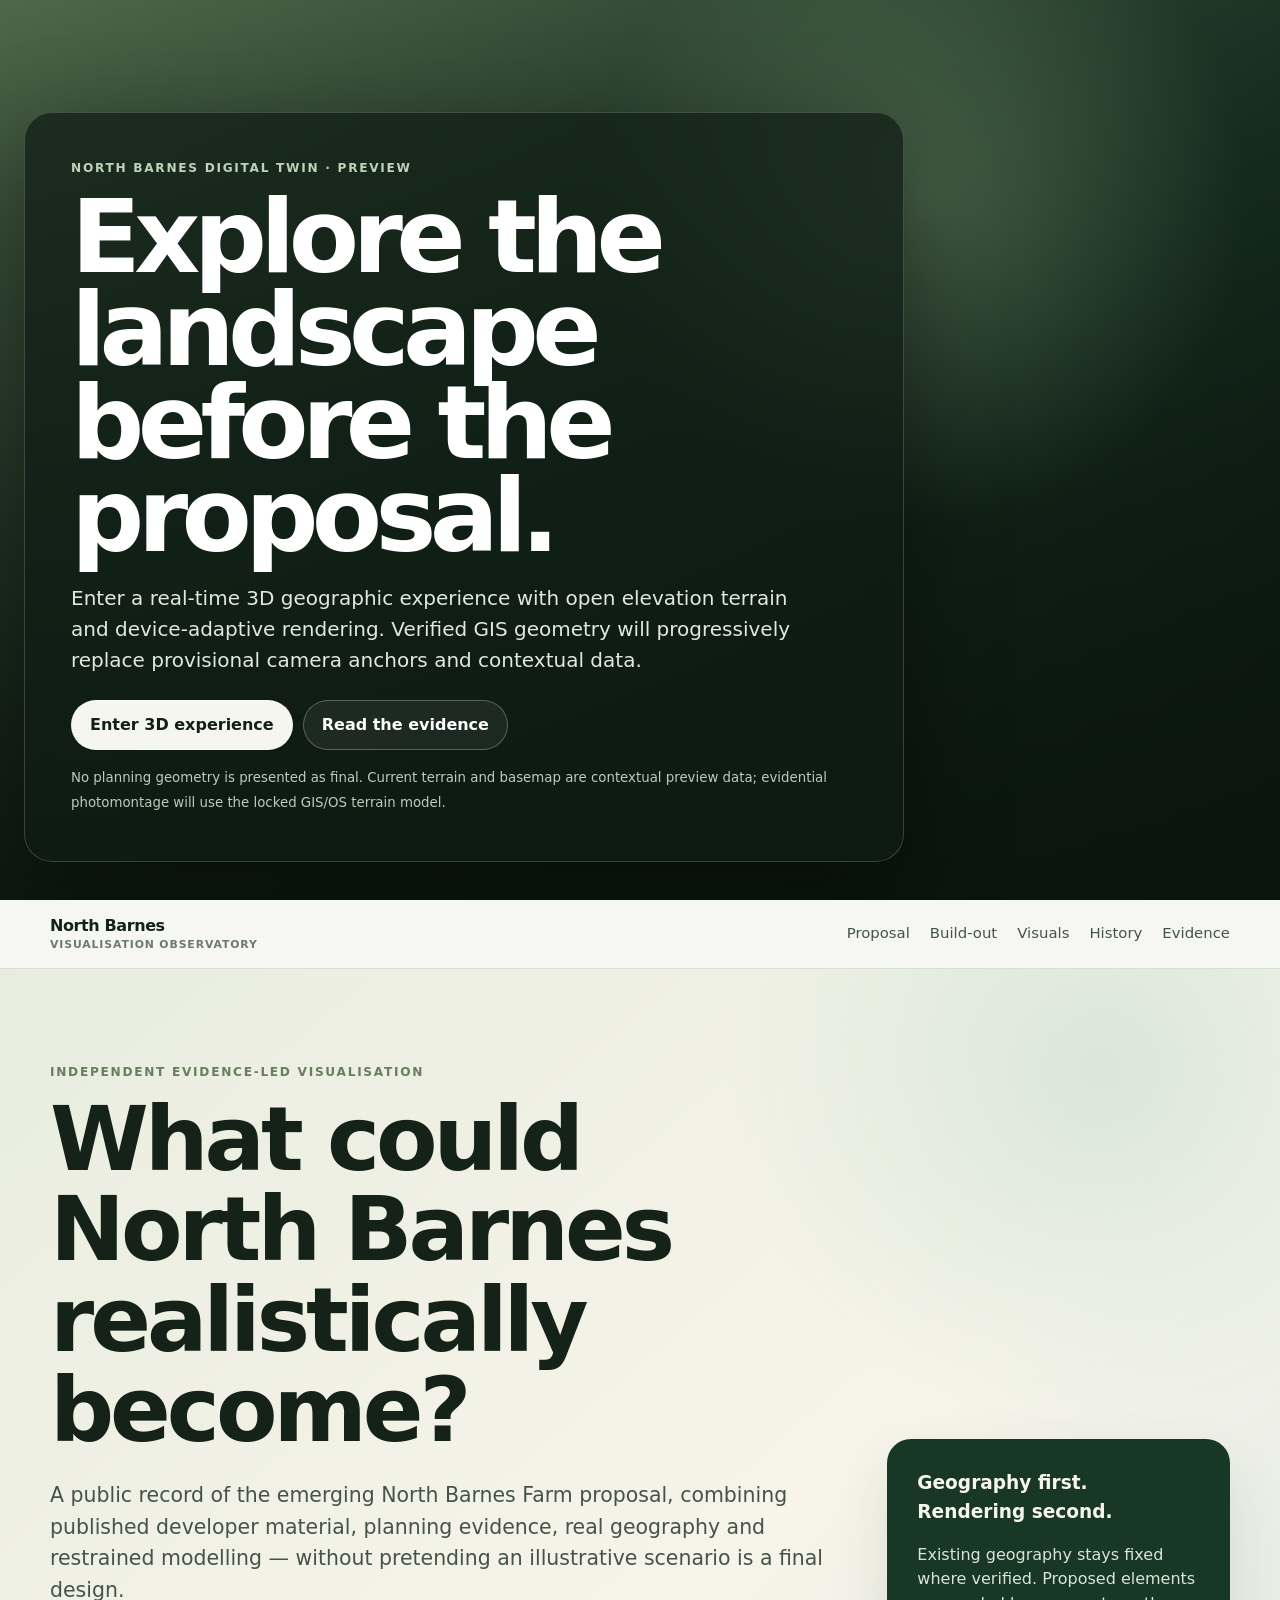
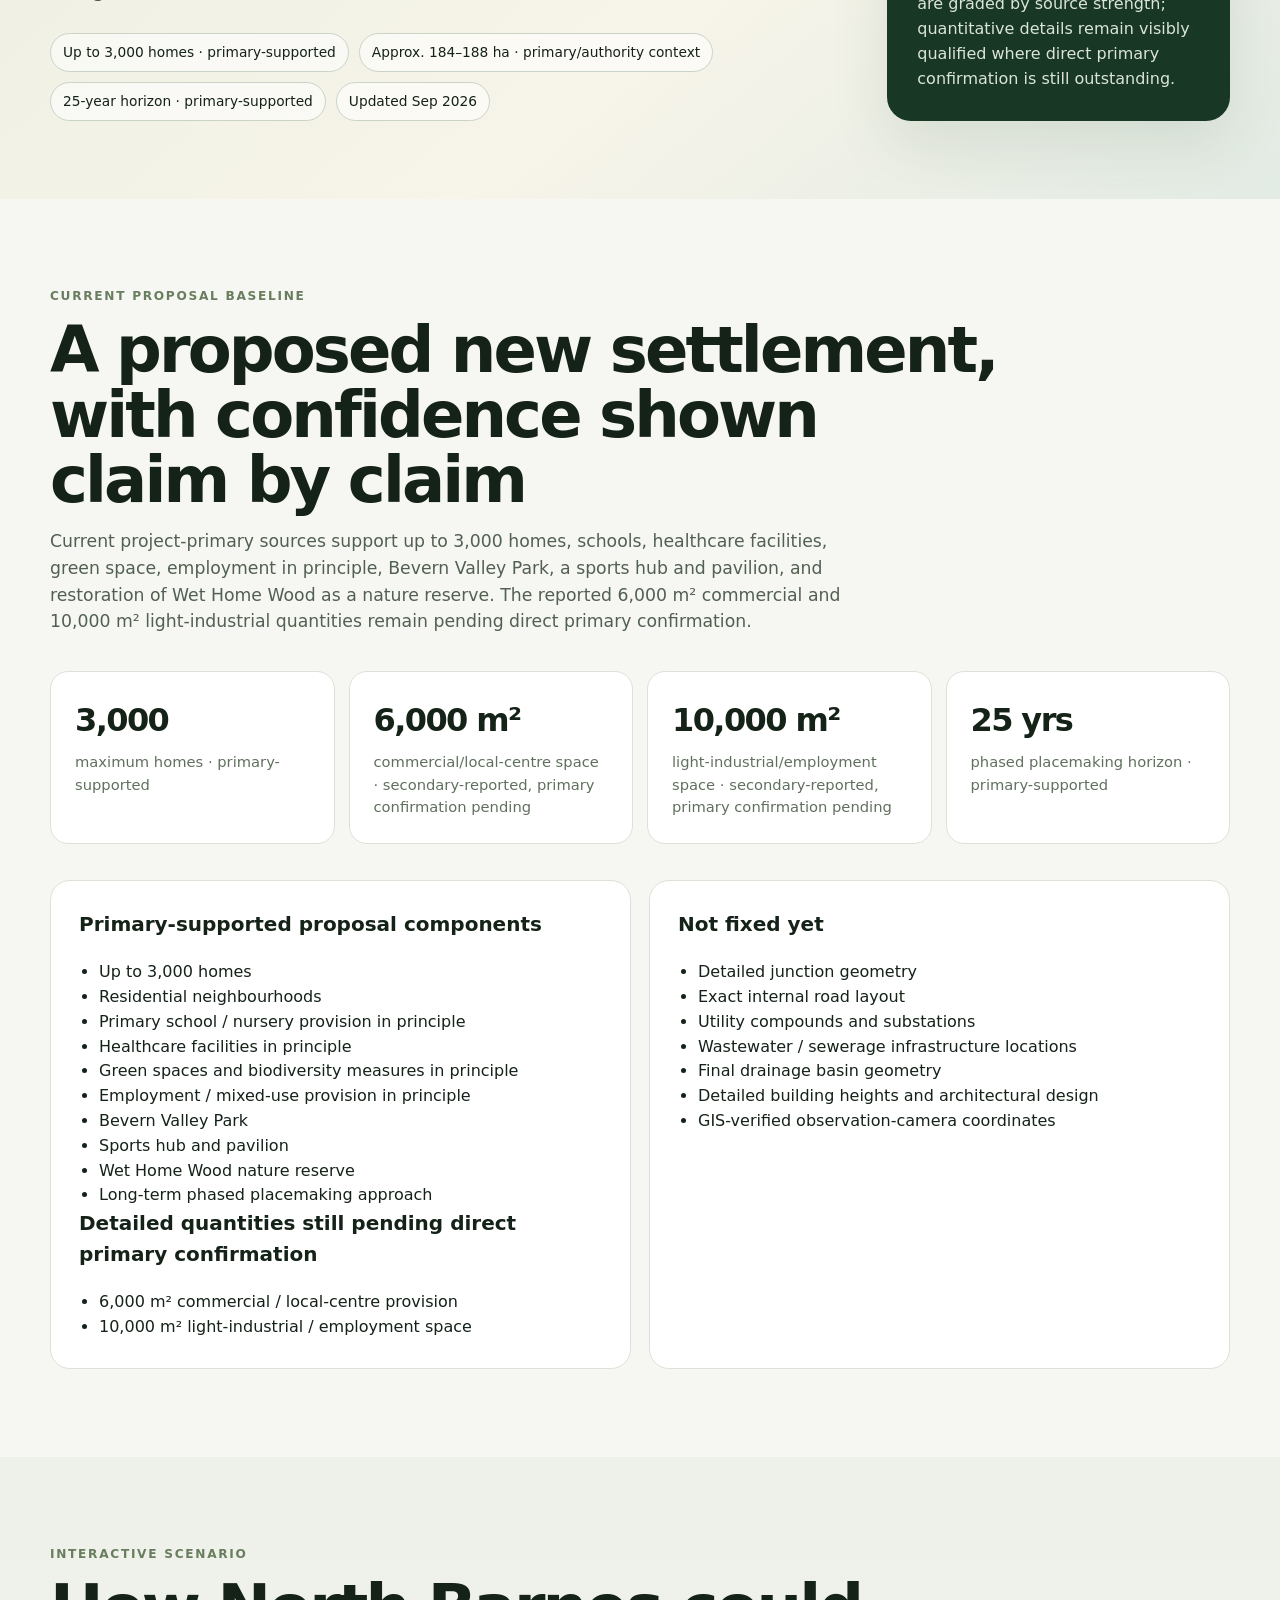
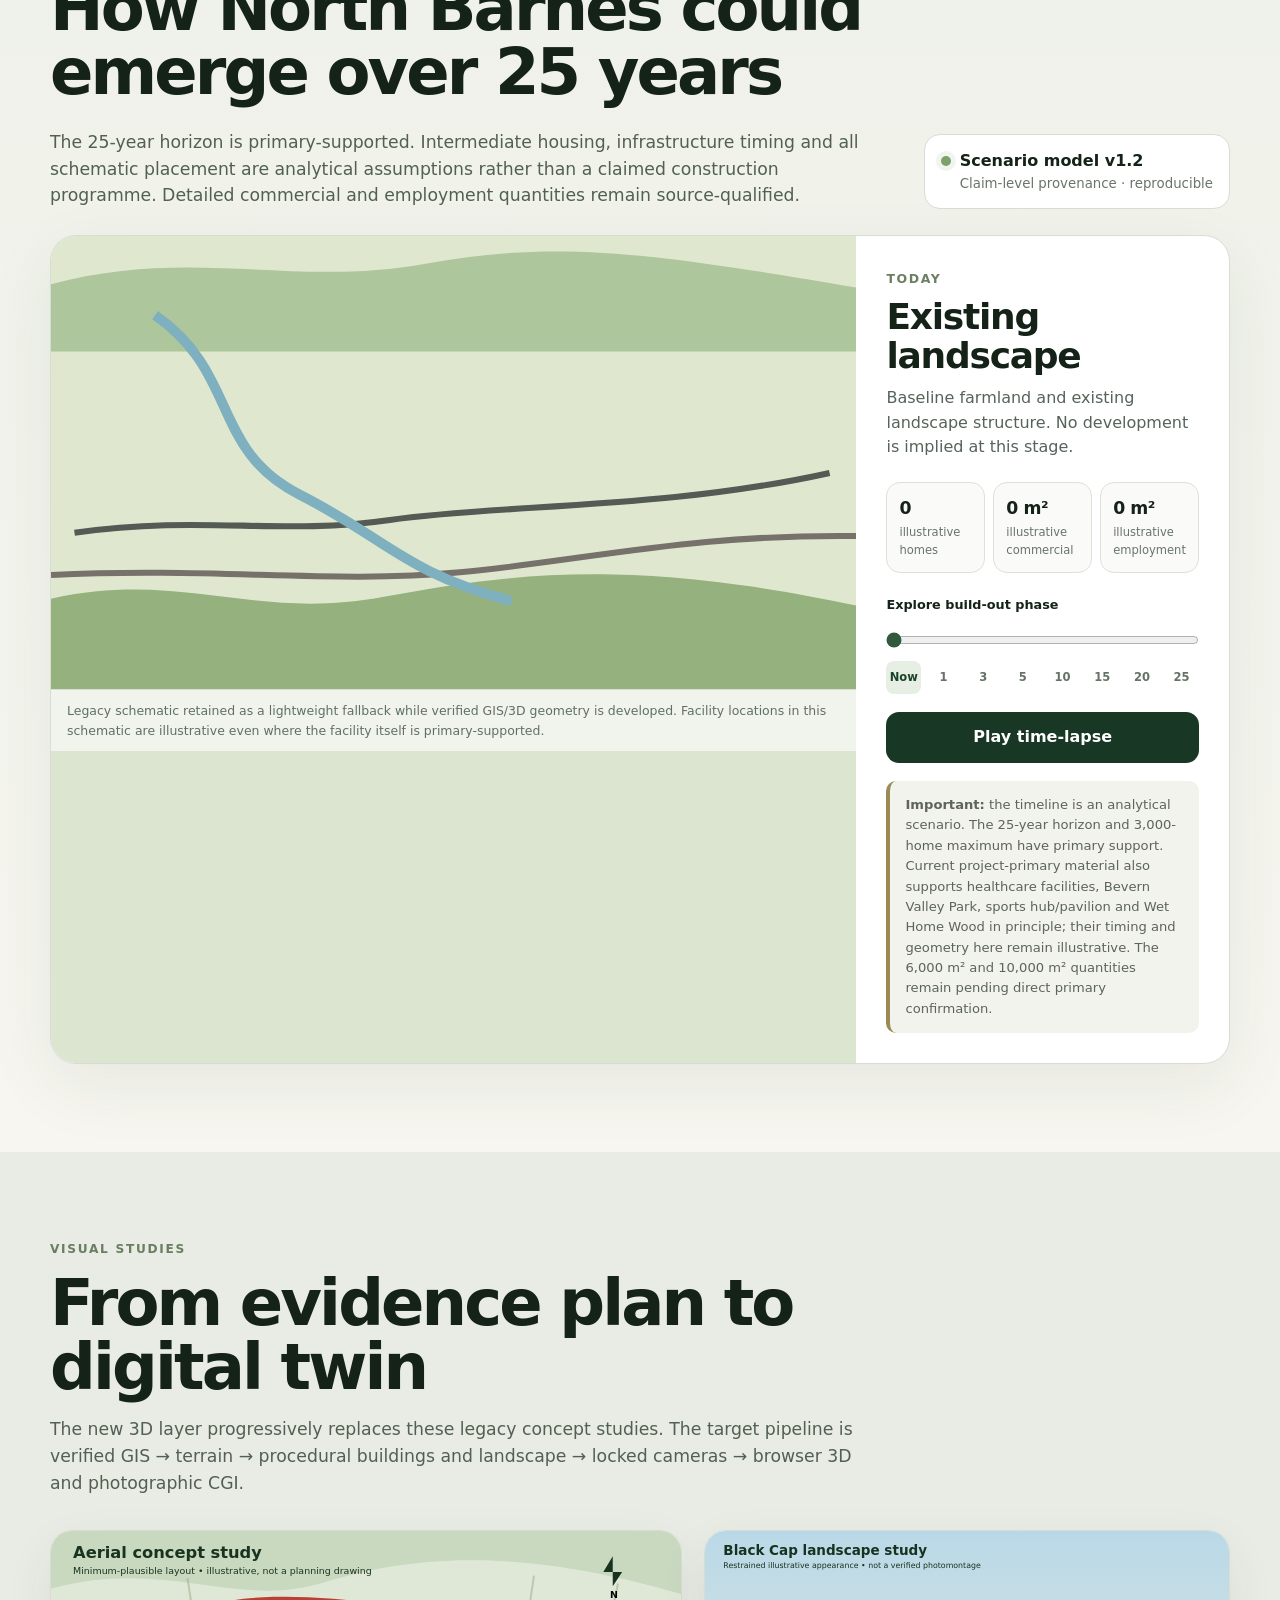
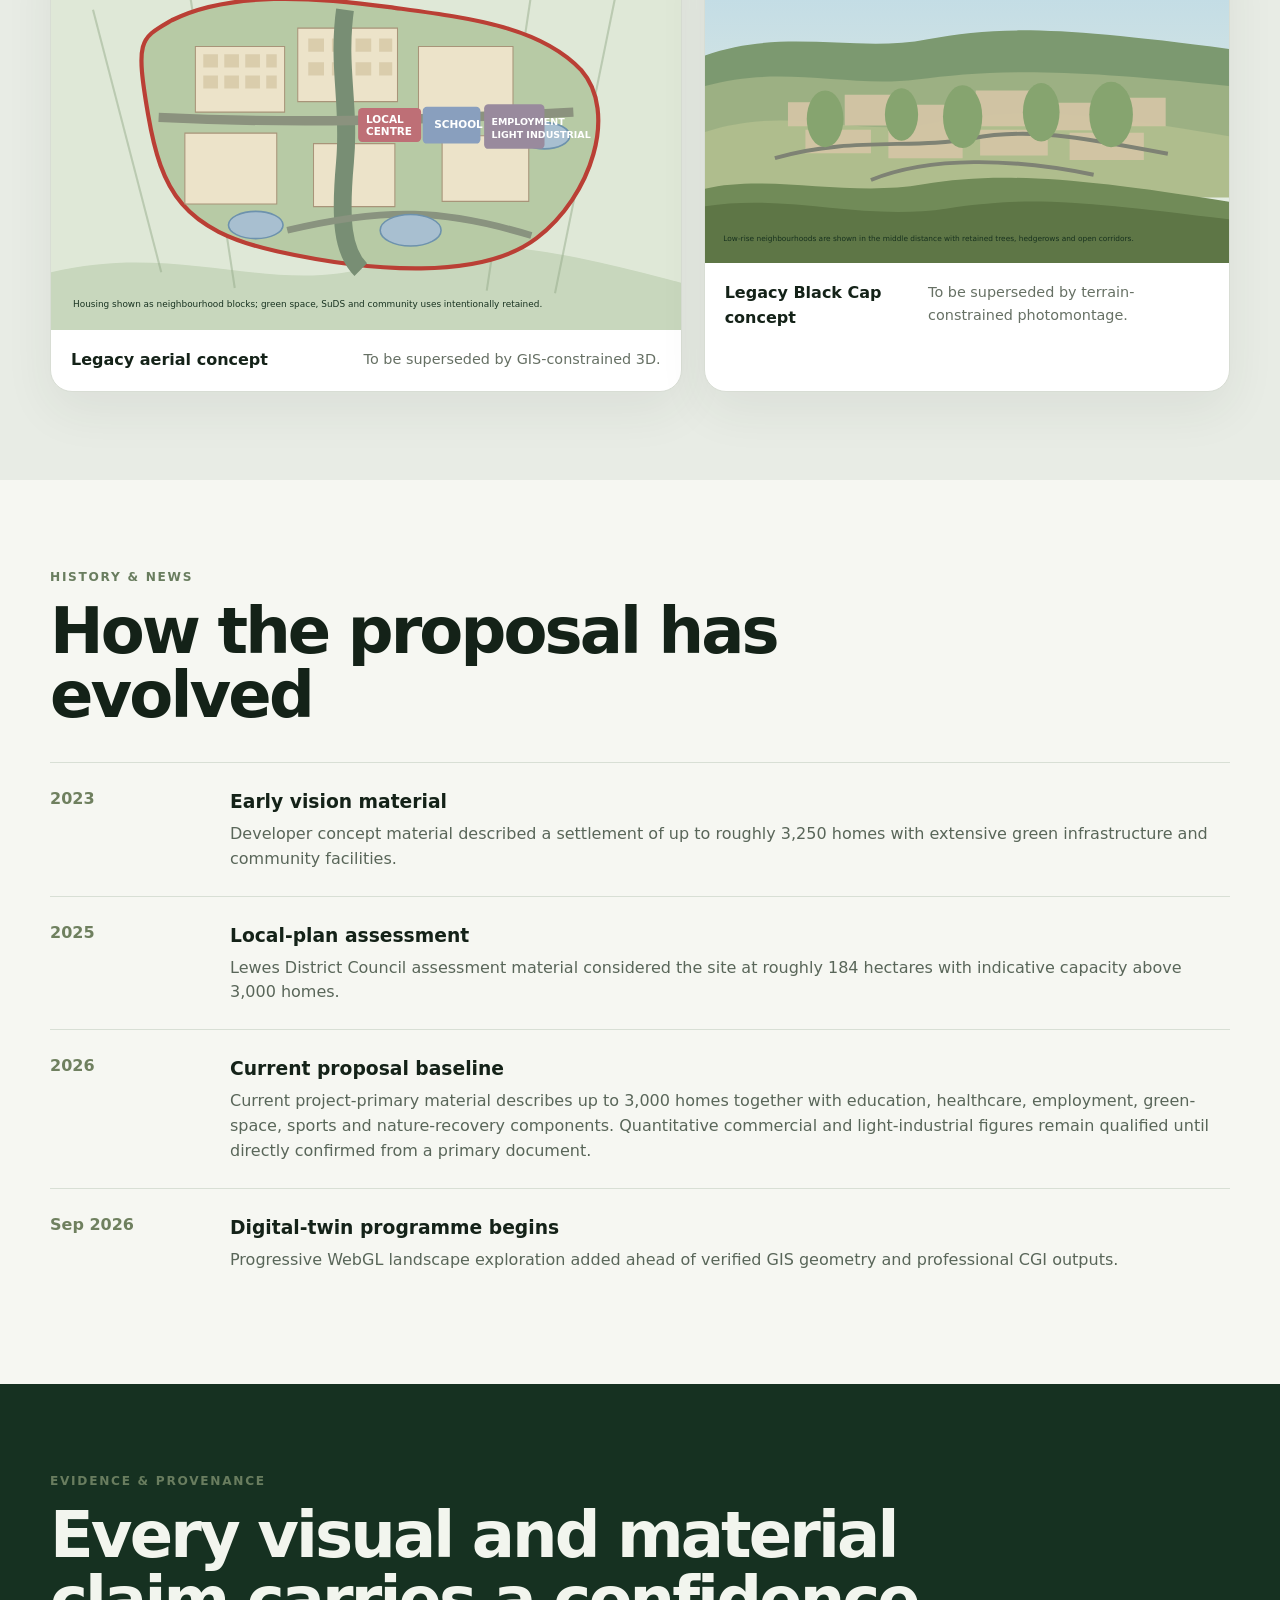
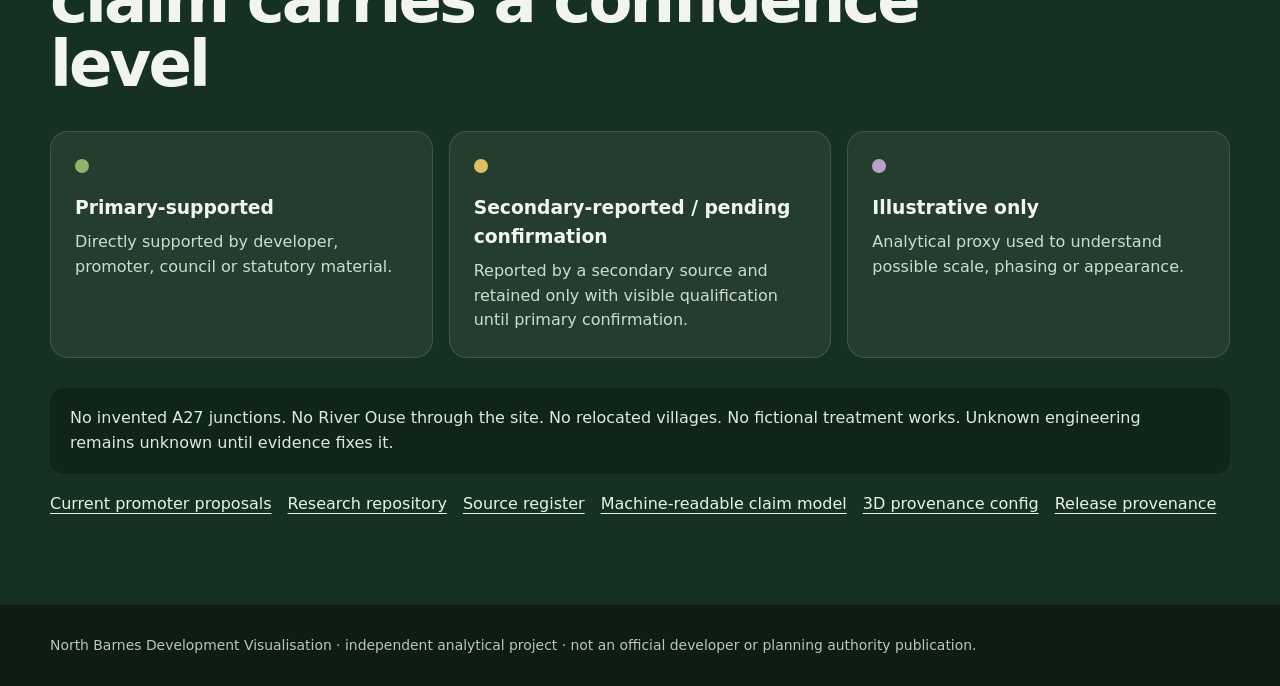
==== commit cf31ad83: "Publish approved visualisation outputs from research repo" ====
--- a/index.html
+++ b/index.html
@@ -6,10 +6,10 @@
 <body>
 <header class="site-header"><div class="wrap header-inner"><a class="brand" href="#top"><span>North Barnes</span><small>Visualisation Observatory</small></a><nav aria-label="Primary"><a href="#proposal">Proposal</a><a href="#buildout">Build-out</a><a href="#visuals">Visuals</a><a href="#history">History</a><a href="#evidence">Evidence</a></nav></div></header>
 <main id="top">
-<section class="hero"><div class="wrap hero-grid"><div><p class="eyebrow">Independent evidence-led visualisation</p><h1>What could North Barnes realistically become?</h1><p class="lead">A public record of the emerging North Barnes Farm proposal, combining published developer material, planning evidence, real geography and restrained modelling — without pretending an illustrative scenario is a final design.</p><div class="badges"><span>Up to 3,000 homes · primary-supported</span><span>Approx. 184–188 ha · primary/authority context</span><span>25-year horizon · primary-supported</span><span>Updated Sep 2026</span></div></div><aside class="hero-card"><strong>Geography first. Rendering second.</strong><p>Existing geography stays fixed where verified. Proposed elements are graded by source strength; secondary-reported quantities remain visibly qualified until primary confirmation.</p></aside></div></section>
-<section class="section" id="proposal"><div class="wrap"><p class="eyebrow">Current proposal baseline</p><h2>A proposed new settlement, with confidence shown claim by claim</h2><p class="section-intro">Primary sources support up to 3,000 homes, a long-term phased approach, schools, green space and employment in principle. Some detailed quantities and named facilities currently rely on secondary local reporting and remain pending primary confirmation.</p><div class="stats"><article><b>3,000</b><span>maximum homes · primary-supported</span></article><article><b>6,000 m²</b><span>commercial/local-centre space · secondary-reported, primary confirmation pending</span></article><article><b>10,000 m²</b><span>light-industrial/employment space · secondary-reported, primary confirmation pending</span></article><article><b>25 yrs</b><span>phased placemaking horizon · primary-supported</span></article></div><div class="grid two"><div class="panel"><h3>Primary-supported principles</h3><ul><li>Up to 3,000 homes</li><li>Residential neighbourhoods</li><li>Schools / education provision in principle</li><li>Green spaces and biodiversity measures in principle</li><li>Employment / mixed-use provision in principle</li><li>Long-term phased placemaking approach</li></ul><h3>Secondary-reported details pending primary confirmation</h3><ul><li>6,000 m² commercial / local-centre provision</li><li>10,000 m² light-industrial / employment space</li><li>Health centre</li><li>Sports hub and playing fields</li><li>Wet Home Wood nature reserve</li><li>Bevern Valley Park</li></ul></div><div class="panel"><h3>Not fixed yet</h3><ul><li>Detailed junction geometry</li><li>Exact internal road layout</li><li>Utility compounds and substations</li><li>Wastewater / sewerage infrastructure locations</li><li>Final drainage basin geometry</li><li>Detailed building heights and architectural design</li><li>GIS-verified observation-camera coordinates</li></ul></div></div></div></section>
-<section class="section buildout-section" id="buildout" data-timelapse><div class="wrap"><div class="buildout-head"><div><p class="eyebrow">Interactive scenario</p><h2>How North Barnes could emerge over 25 years</h2><p class="section-intro">The 25-year horizon is primary-supported. Intermediate housing and infrastructure quantities are analytical assumptions, not a claimed construction programme, and detailed commercial/employment/facility values remain source-qualified.</p></div><div class="model-status"><span class="status-dot"></span><b>Scenario model v1.1</b><small>Claim-level provenance · reproducible</small></div></div><div class="timelapse-shell"><div class="scene-wrap"><svg class="build-scene" viewBox="0 0 1200 675" role="img" aria-label="Illustrative phased build-out"><rect width="1200" height="675" fill="#dfe7cf"/><path d="M0 72C210 15 360 78 560 41s350-13 640 36v95H0Z" fill="#aec69c"/><path d="M-20 545C190 492 295 575 494 538s378-59 726 17v150H-20Z" fill="#94b17e"/><path d="M35 442C230 415 337 447 505 423s406-15 655-70" fill="none" stroke="#535b54" stroke-width="9"/><path d="M0 505C248 493 418 519 609 501s343-57 591-54" fill="none" stroke="#77716b" stroke-width="9"/><path d="M155 118C280 205 238 318 370 385s154 115 316 159" fill="none" stroke="#7eb0c0" stroke-width="15"/><g data-stage="enabling" class="stage"><path d="M510 520C510 445 545 376 620 330s133-96 195-183" fill="none" stroke="#a58962" stroke-width="16"/></g><g data-stage="phase1" class="stage"><rect x="560" y="410" width="180" height="92" rx="10" fill="#efe3cb"/></g><g data-stage="phase2" class="stage"><rect x="728" y="352" width="174" height="98" rx="10" fill="#eadfc8"/></g><g data-stage="phase3" class="stage"><rect x="442" y="315" width="190" height="96" rx="10" fill="#eee1c6"/></g><g data-stage="phase4" class="stage"><rect x="655" y="235" width="188" height="102" rx="10" fill="#eadfc5"/></g><g data-stage="phase5" class="stage"><rect x="350" y="225" width="190" height="102" rx="10" fill="#f1e6cf"/></g><g data-stage="phase6" class="stage"><rect x="820" y="170" width="164" height="96" rx="10" fill="#ede0c4"/></g><g data-stage="school" class="stage facility"><rect x="408" y="430" width="122" height="62" rx="12" fill="#d7c17c"/></g><g data-stage="centre" class="stage facility"><rect x="622" y="338" width="120" height="62" rx="12" fill="#715c4c"/></g><g data-stage="employment" class="stage facility"><rect x="870" y="385" width="150" height="72" rx="10" fill="#71808a"/></g><g data-stage="sports" class="stage facility"><rect x="270" y="315" width="144" height="82" rx="12" fill="#7fa36a"/></g><g data-stage="health" class="stage facility"><rect x="748" y="465" width="114" height="60" rx="12" fill="#c66d6d"/></g><g data-stage="green" class="stage"><circle cx="300" cy="180" r="65" fill="#5f8a55"/><circle cx="1000" cy="300" r="75" fill="#5f8a55"/></g></svg><div class="scene-caption">Legacy schematic retained as a lightweight fallback while verified GIS/3D geometry is developed.</div></div><div class="timeline-controls"><div class="phase-title"><span data-year>Today</span><h3 data-label>Existing landscape</h3></div><p data-detail>Baseline farmland and existing landscape structure.</p><div class="phase-metrics"><div><b data-homes>0</b><span>illustrative homes</span></div><div><b data-commercial>0 m²</b><span>illustrative commercial</span></div><div><b data-employment>0 m²</b><span>illustrative employment</span></div></div><label class="range-label" for="phase-range">Explore build-out phase</label><input id="phase-range" data-phase-range type="range" min="0" max="7" step="1" value="0"><div class="year-jumps"><button data-jump>Now</button><button data-jump>1</button><button data-jump>3</button><button data-jump>5</button><button data-jump>10</button><button data-jump>15</button><button data-jump>20</button><button data-jump>25</button></div><button class="play-button" type="button" data-play>Play time-lapse</button><div class="model-note"><b>Important:</b> the timeline is an analytical scenario. The 25-year horizon and 3,000-home maximum have primary support; intermediate phasing is illustrative, and detailed commercial/employment/named-facility claims remain source-qualified in the machine-readable model.</div><p class="sr-only" aria-live="polite" data-live-status></p></div></div></div></section>
+<section class="hero"><div class="wrap hero-grid"><div><p class="eyebrow">Independent evidence-led visualisation</p><h1>What could North Barnes realistically become?</h1><p class="lead">A public record of the emerging North Barnes Farm proposal, combining published developer material, planning evidence, real geography and restrained modelling — without pretending an illustrative scenario is a final design.</p><div class="badges"><span>Up to 3,000 homes · primary-supported</span><span>Approx. 184–188 ha · primary/authority context</span><span>25-year horizon · primary-supported</span><span>Updated Sep 2026</span></div></div><aside class="hero-card"><strong>Geography first. Rendering second.</strong><p>Existing geography stays fixed where verified. Proposed elements are graded by source strength; quantitative details remain visibly qualified where direct primary confirmation is still outstanding.</p></aside></div></section>
+<section class="section" id="proposal"><div class="wrap"><p class="eyebrow">Current proposal baseline</p><h2>A proposed new settlement, with confidence shown claim by claim</h2><p class="section-intro">Current project-primary sources support up to 3,000 homes, schools, healthcare facilities, green space, employment in principle, Bevern Valley Park, a sports hub and pavilion, and restoration of Wet Home Wood as a nature reserve. The reported 6,000 m² commercial and 10,000 m² light-industrial quantities remain pending direct primary confirmation.</p><div class="stats"><article><b>3,000</b><span>maximum homes · primary-supported</span></article><article><b>6,000 m²</b><span>commercial/local-centre space · secondary-reported, primary confirmation pending</span></article><article><b>10,000 m²</b><span>light-industrial/employment space · secondary-reported, primary confirmation pending</span></article><article><b>25 yrs</b><span>phased placemaking horizon · primary-supported</span></article></div><div class="grid two"><div class="panel"><h3>Primary-supported proposal components</h3><ul><li>Up to 3,000 homes</li><li>Residential neighbourhoods</li><li>Primary school / nursery provision in principle</li><li>Healthcare facilities in principle</li><li>Green spaces and biodiversity measures in principle</li><li>Employment / mixed-use provision in principle</li><li>Bevern Valley Park</li><li>Sports hub and pavilion</li><li>Wet Home Wood nature reserve</li><li>Long-term phased placemaking approach</li></ul><h3>Detailed quantities still pending direct primary confirmation</h3><ul><li>6,000 m² commercial / local-centre provision</li><li>10,000 m² light-industrial / employment space</li></ul></div><div class="panel"><h3>Not fixed yet</h3><ul><li>Detailed junction geometry</li><li>Exact internal road layout</li><li>Utility compounds and substations</li><li>Wastewater / sewerage infrastructure locations</li><li>Final drainage basin geometry</li><li>Detailed building heights and architectural design</li><li>GIS-verified observation-camera coordinates</li></ul></div></div></div></section>
+<section class="section buildout-section" id="buildout" data-timelapse><div class="wrap"><div class="buildout-head"><div><p class="eyebrow">Interactive scenario</p><h2>How North Barnes could emerge over 25 years</h2><p class="section-intro">The 25-year horizon is primary-supported. Intermediate housing, infrastructure timing and all schematic placement are analytical assumptions rather than a claimed construction programme. Detailed commercial and employment quantities remain source-qualified.</p></div><div class="model-status"><span class="status-dot"></span><b>Scenario model v1.2</b><small>Claim-level provenance · reproducible</small></div></div><div class="timelapse-shell"><div class="scene-wrap"><svg class="build-scene" viewBox="0 0 1200 675" role="img" aria-label="Illustrative phased build-out"><rect width="1200" height="675" fill="#dfe7cf"/><path d="M0 72C210 15 360 78 560 41s350-13 640 36v95H0Z" fill="#aec69c"/><path d="M-20 545C190 492 295 575 494 538s378-59 726 17v150H-20Z" fill="#94b17e"/><path d="M35 442C230 415 337 447 505 423s406-15 655-70" fill="none" stroke="#535b54" stroke-width="9"/><path d="M0 505C248 493 418 519 609 501s343-57 591-54" fill="none" stroke="#77716b" stroke-width="9"/><path d="M155 118C280 205 238 318 370 385s154 115 316 159" fill="none" stroke="#7eb0c0" stroke-width="15"/><g data-stage="enabling" class="stage"><path d="M510 520C510 445 545 376 620 330s133-96 195-183" fill="none" stroke="#a58962" stroke-width="16"/></g><g data-stage="phase1" class="stage"><rect x="560" y="410" width="180" height="92" rx="10" fill="#efe3cb"/></g><g data-stage="phase2" class="stage"><rect x="728" y="352" width="174" height="98" rx="10" fill="#eadfc8"/></g><g data-stage="phase3" class="stage"><rect x="442" y="315" width="190" height="96" rx="10" fill="#eee1c6"/></g><g data-stage="phase4" class="stage"><rect x="655" y="235" width="188" height="102" rx="10" fill="#eadfc5"/></g><g data-stage="phase5" class="stage"><rect x="350" y="225" width="190" height="102" rx="10" fill="#f1e6cf"/></g><g data-stage="phase6" class="stage"><rect x="820" y="170" width="164" height="96" rx="10" fill="#ede0c4"/></g><g data-stage="school" class="stage facility"><rect x="408" y="430" width="122" height="62" rx="12" fill="#d7c17c"/></g><g data-stage="centre" class="stage facility"><rect x="622" y="338" width="120" height="62" rx="12" fill="#715c4c"/></g><g data-stage="employment" class="stage facility"><rect x="870" y="385" width="150" height="72" rx="10" fill="#71808a"/></g><g data-stage="sports" class="stage facility"><rect x="270" y="315" width="144" height="82" rx="12" fill="#7fa36a"/></g><g data-stage="health" class="stage facility"><rect x="748" y="465" width="114" height="60" rx="12" fill="#c66d6d"/></g><g data-stage="green" class="stage"><circle cx="300" cy="180" r="65" fill="#5f8a55"/><circle cx="1000" cy="300" r="75" fill="#5f8a55"/></g></svg><div class="scene-caption">Legacy schematic retained as a lightweight fallback while verified GIS/3D geometry is developed. Facility locations in this schematic are illustrative even where the facility itself is primary-supported.</div></div><div class="timeline-controls"><div class="phase-title"><span data-year>Today</span><h3 data-label>Existing landscape</h3></div><p data-detail>Baseline farmland and existing landscape structure.</p><div class="phase-metrics"><div><b data-homes>0</b><span>illustrative homes</span></div><div><b data-commercial>0 m²</b><span>illustrative commercial</span></div><div><b data-employment>0 m²</b><span>illustrative employment</span></div></div><label class="range-label" for="phase-range">Explore build-out phase</label><input id="phase-range" data-phase-range type="range" min="0" max="7" step="1" value="0"><div class="year-jumps"><button data-jump>Now</button><button data-jump>1</button><button data-jump>3</button><button data-jump>5</button><button data-jump>10</button><button data-jump>15</button><button data-jump>20</button><button data-jump>25</button></div><button class="play-button" type="button" data-play>Play time-lapse</button><div class="model-note"><b>Important:</b> the timeline is an analytical scenario. The 25-year horizon and 3,000-home maximum have primary support. Current project-primary material also supports healthcare facilities, Bevern Valley Park, sports hub/pavilion and Wet Home Wood in principle; their timing and geometry here remain illustrative. The 6,000 m² and 10,000 m² quantities remain pending direct primary confirmation.</div><p class="sr-only" aria-live="polite" data-live-status></p></div></div></div></section>
 <section class="section alt" id="visuals"><div class="wrap"><p class="eyebrow">Visual studies</p><h2>From evidence plan to digital twin</h2><p class="section-intro">The new 3D layer progressively replaces these legacy concept studies. The target pipeline is verified GIS → terrain → procedural buildings and landscape → locked cameras → browser 3D and photographic CGI.</p><div class="gallery"><figure><img src="assets/aerial-study.svg" loading="lazy" alt="Legacy aerial concept"><figcaption><b>Legacy aerial concept</b><span>To be superseded by GIS-constrained 3D.</span></figcaption></figure><figure><img src="assets/black-cap-study.svg" loading="lazy" alt="Legacy Black Cap concept"><figcaption><b>Legacy Black Cap concept</b><span>To be superseded by terrain-constrained photomontage.</span></figcaption></figure></div></div></section>
-<section class="section" id="history"><div class="wrap"><p class="eyebrow">History & news</p><h2>How the proposal has evolved</h2><div class="timeline"><article><time>2023</time><div><h3>Early vision material</h3><p>Developer concept material described a settlement of up to roughly 3,250 homes with extensive green infrastructure and community facilities.</p></div></article><article><time>2025</time><div><h3>Local-plan assessment</h3><p>Lewes District Council assessment material considered the site at roughly 184 hectares with indicative capacity above 3,000 homes.</p></div></article><article><time>2026</time><div><h3>Current proposal baseline</h3><p>ECE describes up to 3,000 homes with schools, green space and employment; Welbeck describes long-term phased placemaking. Detailed quantities shown elsewhere remain qualified where primary confirmation has not yet been secured.</p></div></article><article><time>Sep 2026</time><div><h3>Digital-twin programme begins</h3><p>Progressive WebGL landscape exploration added ahead of verified GIS geometry and professional CGI outputs.</p></div></article></div></div></section>
-<section class="section dark" id="evidence"><div class="wrap"><p class="eyebrow">Evidence & provenance</p><h2>Every visual and material claim carries a confidence level</h2><div class="confidence"><article><span class="dot published"></span><h3>Primary-supported</h3><p>Directly supported by developer, promoter, council or statutory material.</p></article><article><span class="dot indicative"></span><h3>Secondary-reported / pending confirmation</h3><p>Reported by a secondary source and retained only with visible qualification until primary confirmation.</p></article><article><span class="dot illustrative"></span><h3>Illustrative only</h3><p>Analytical proxy used to understand possible scale, phasing or appearance.</p></article></div><p class="notice">No invented A27 junctions. No River Ouse through the site. No relocated villages. No fictional treatment works. Unknown engineering remains unknown until evidence fixes it.</p><div class="links"><a href="https://github.com/sccnexusdata/North-Barnes-Development-Visualisation">Research repository</a><a href="https://github.com/sccnexusdata/North-Barnes-Development-Visualisation/blob/main/sources/SOURCES.md">Source register</a><a href="data/phasing-model.json">Machine-readable claim model</a><a href="data/viewer-config.json">3D provenance config</a><a href="data/release.json">Release provenance</a></div></div></section>
+<section class="section" id="history"><div class="wrap"><p class="eyebrow">History & news</p><h2>How the proposal has evolved</h2><div class="timeline"><article><time>2023</time><div><h3>Early vision material</h3><p>Developer concept material described a settlement of up to roughly 3,250 homes with extensive green infrastructure and community facilities.</p></div></article><article><time>2025</time><div><h3>Local-plan assessment</h3><p>Lewes District Council assessment material considered the site at roughly 184 hectares with indicative capacity above 3,000 homes.</p></div></article><article><time>2026</time><div><h3>Current proposal baseline</h3><p>Current project-primary material describes up to 3,000 homes together with education, healthcare, employment, green-space, sports and nature-recovery components. Quantitative commercial and light-industrial figures remain qualified until directly confirmed from a primary document.</p></div></article><article><time>Sep 2026</time><div><h3>Digital-twin programme begins</h3><p>Progressive WebGL landscape exploration added ahead of verified GIS geometry and professional CGI outputs.</p></div></article></div></div></section>
+<section class="section dark" id="evidence"><div class="wrap"><p class="eyebrow">Evidence & provenance</p><h2>Every visual and material claim carries a confidence level</h2><div class="confidence"><article><span class="dot published"></span><h3>Primary-supported</h3><p>Directly supported by developer, promoter, council or statutory material.</p></article><article><span class="dot indicative"></span><h3>Secondary-reported / pending confirmation</h3><p>Reported by a secondary source and retained only with visible qualification until primary confirmation.</p></article><article><span class="dot illustrative"></span><h3>Illustrative only</h3><p>Analytical proxy used to understand possible scale, phasing or appearance.</p></article></div><p class="notice">No invented A27 junctions. No River Ouse through the site. No relocated villages. No fictional treatment works. Unknown engineering remains unknown until evidence fixes it.</p><div class="links"><a href="https://www.northbarnes.co.uk/proposals">Current promoter proposals</a><a href="https://github.com/sccnexusdata/North-Barnes-Development-Visualisation">Research repository</a><a href="https://github.com/sccnexusdata/North-Barnes-Development-Visualisation/blob/main/sources/SOURCES.md">Source register</a><a href="data/phasing-model.json">Machine-readable claim model</a><a href="data/viewer-config.json">3D provenance config</a><a href="data/release.json">Release provenance</a></div></div></section>
 </main><footer><div class="wrap">North Barnes Development Visualisation · independent analytical project · not an official developer or planning authority publication.</div></footer><script src="experience.js" defer></script><script src="app.js" defer></script></body></html>
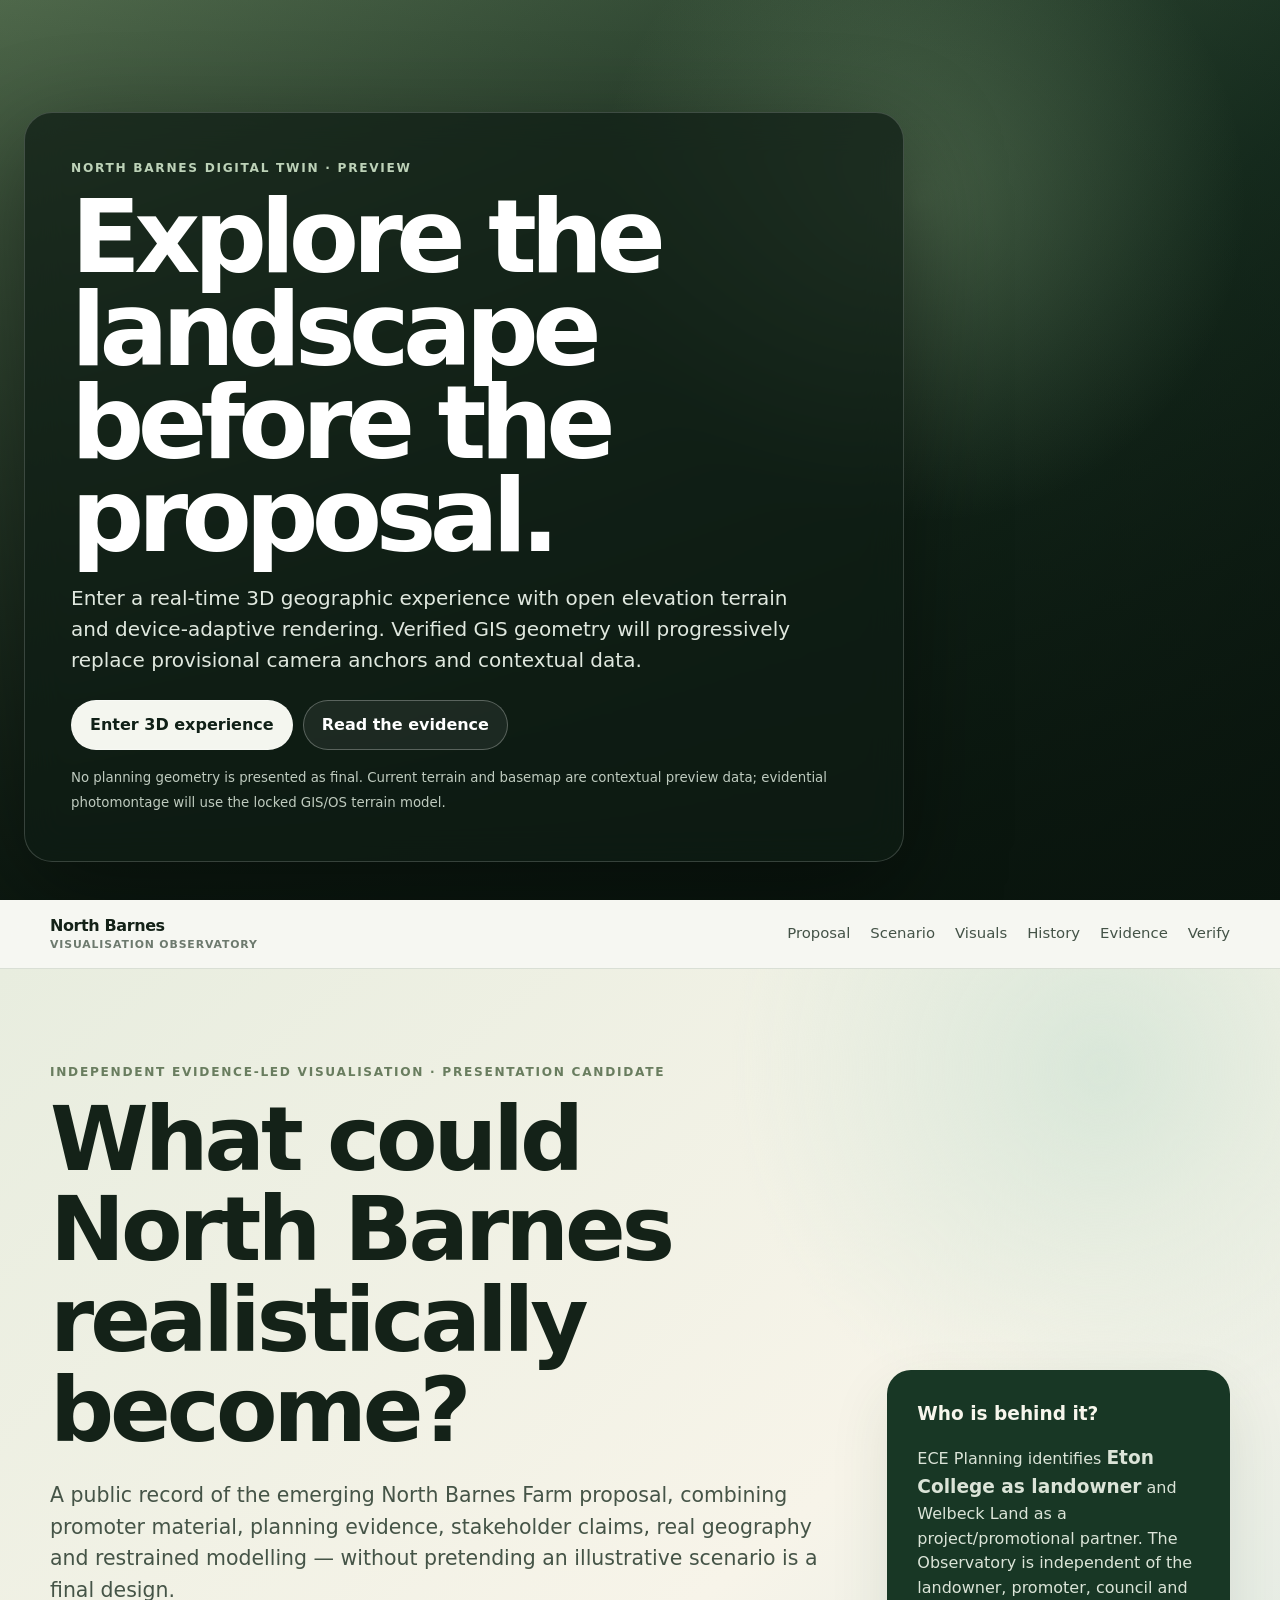
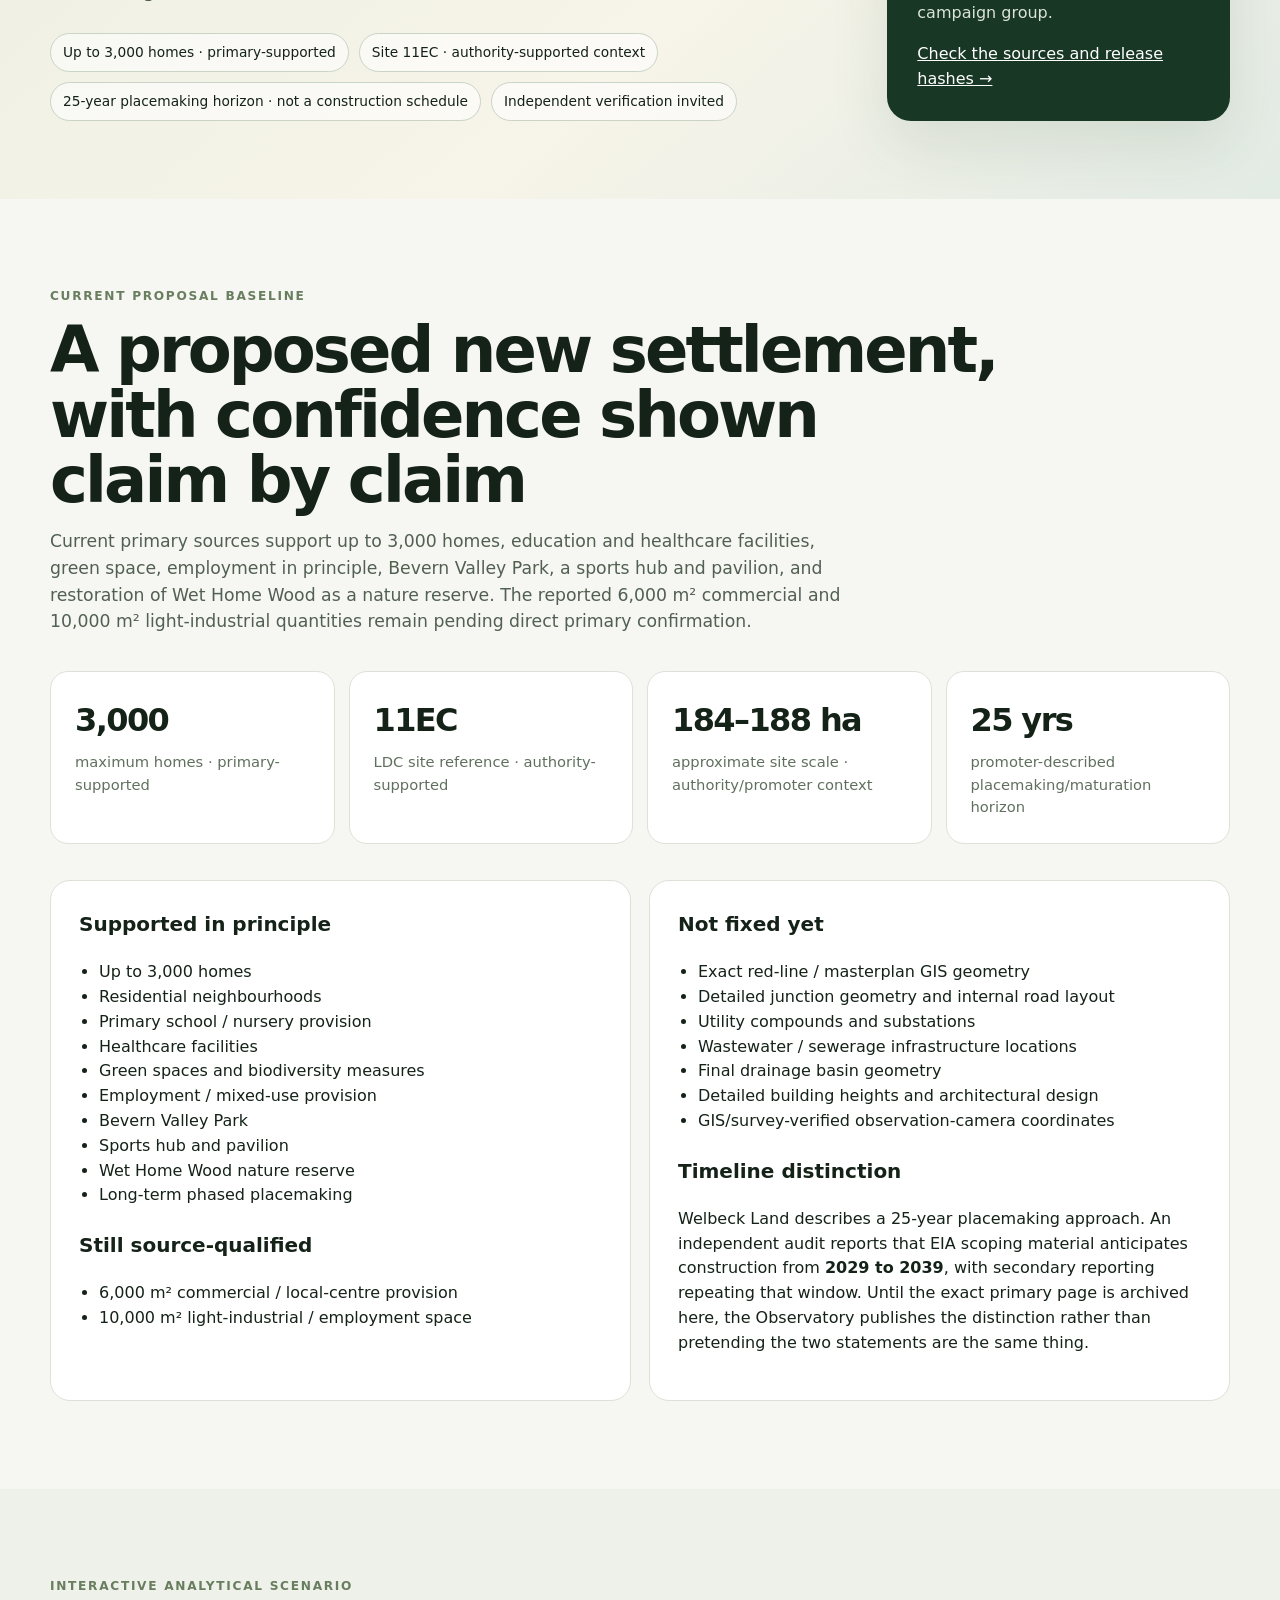
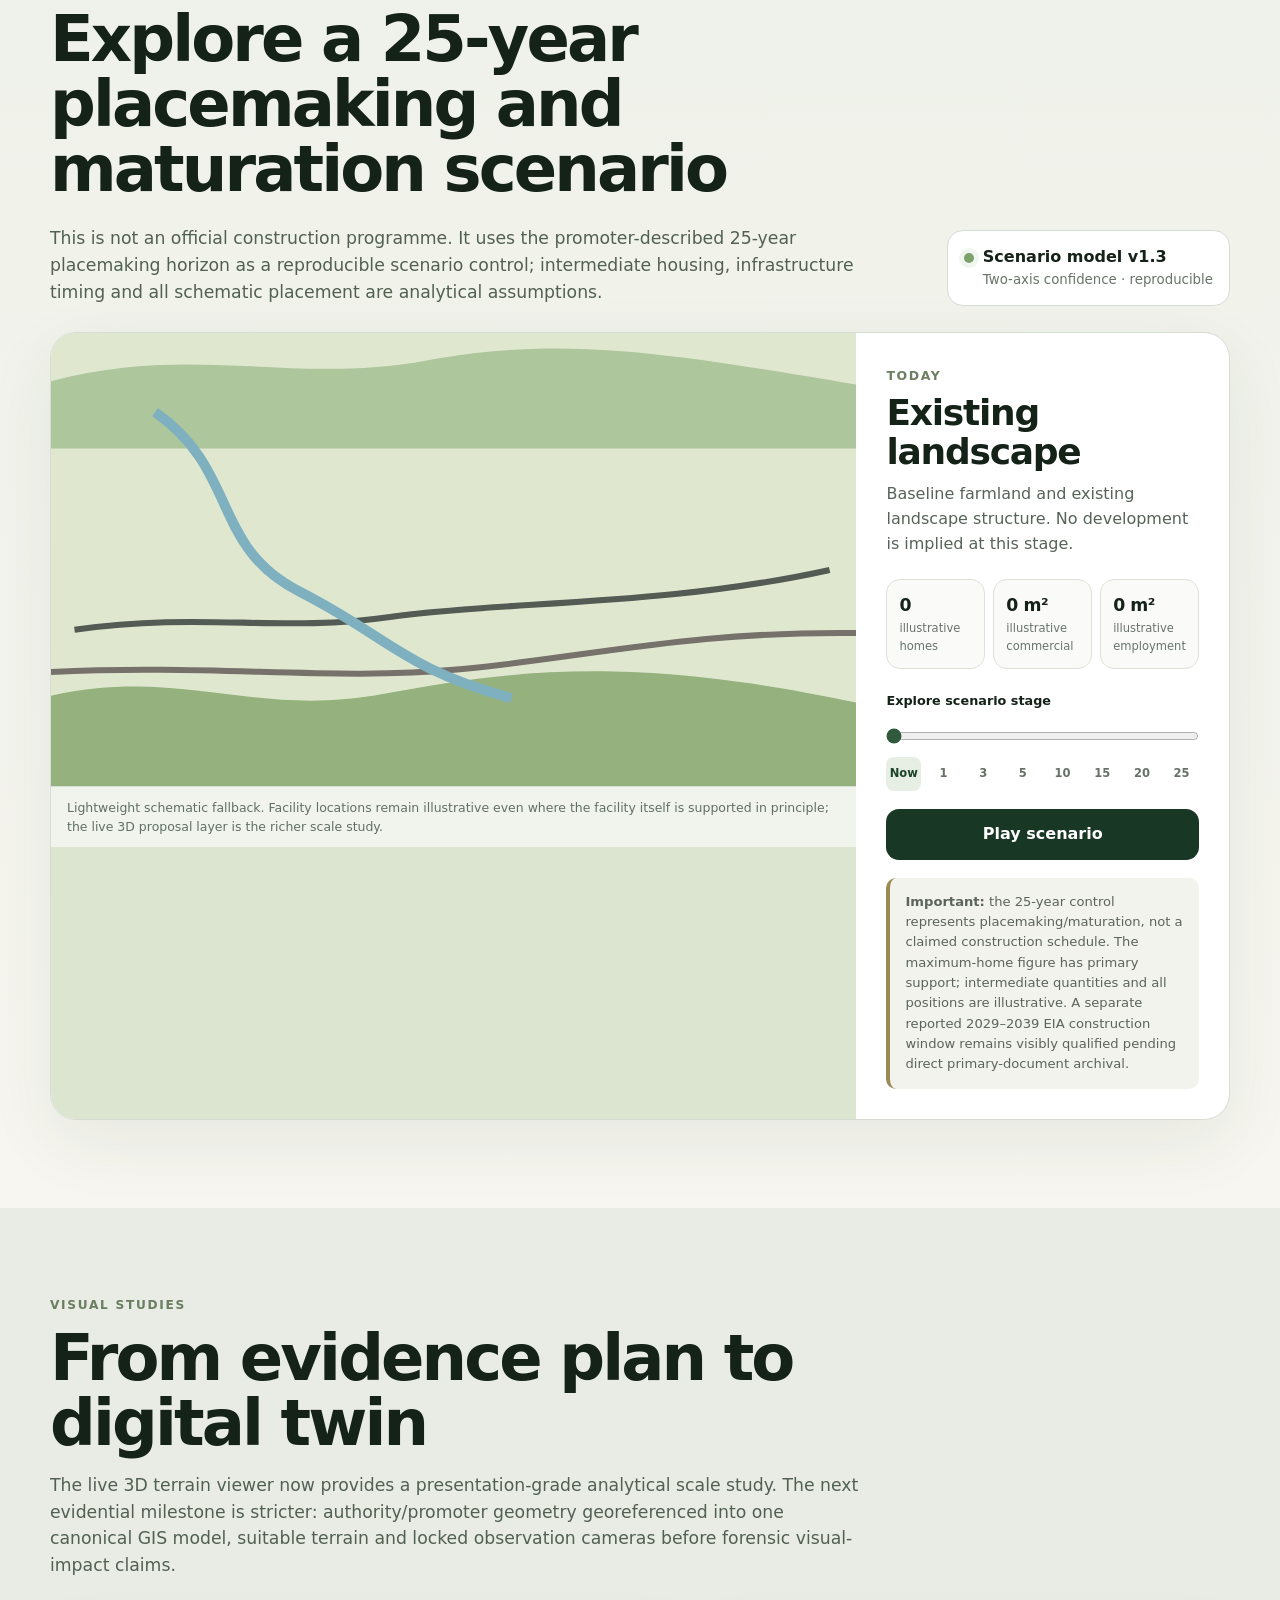
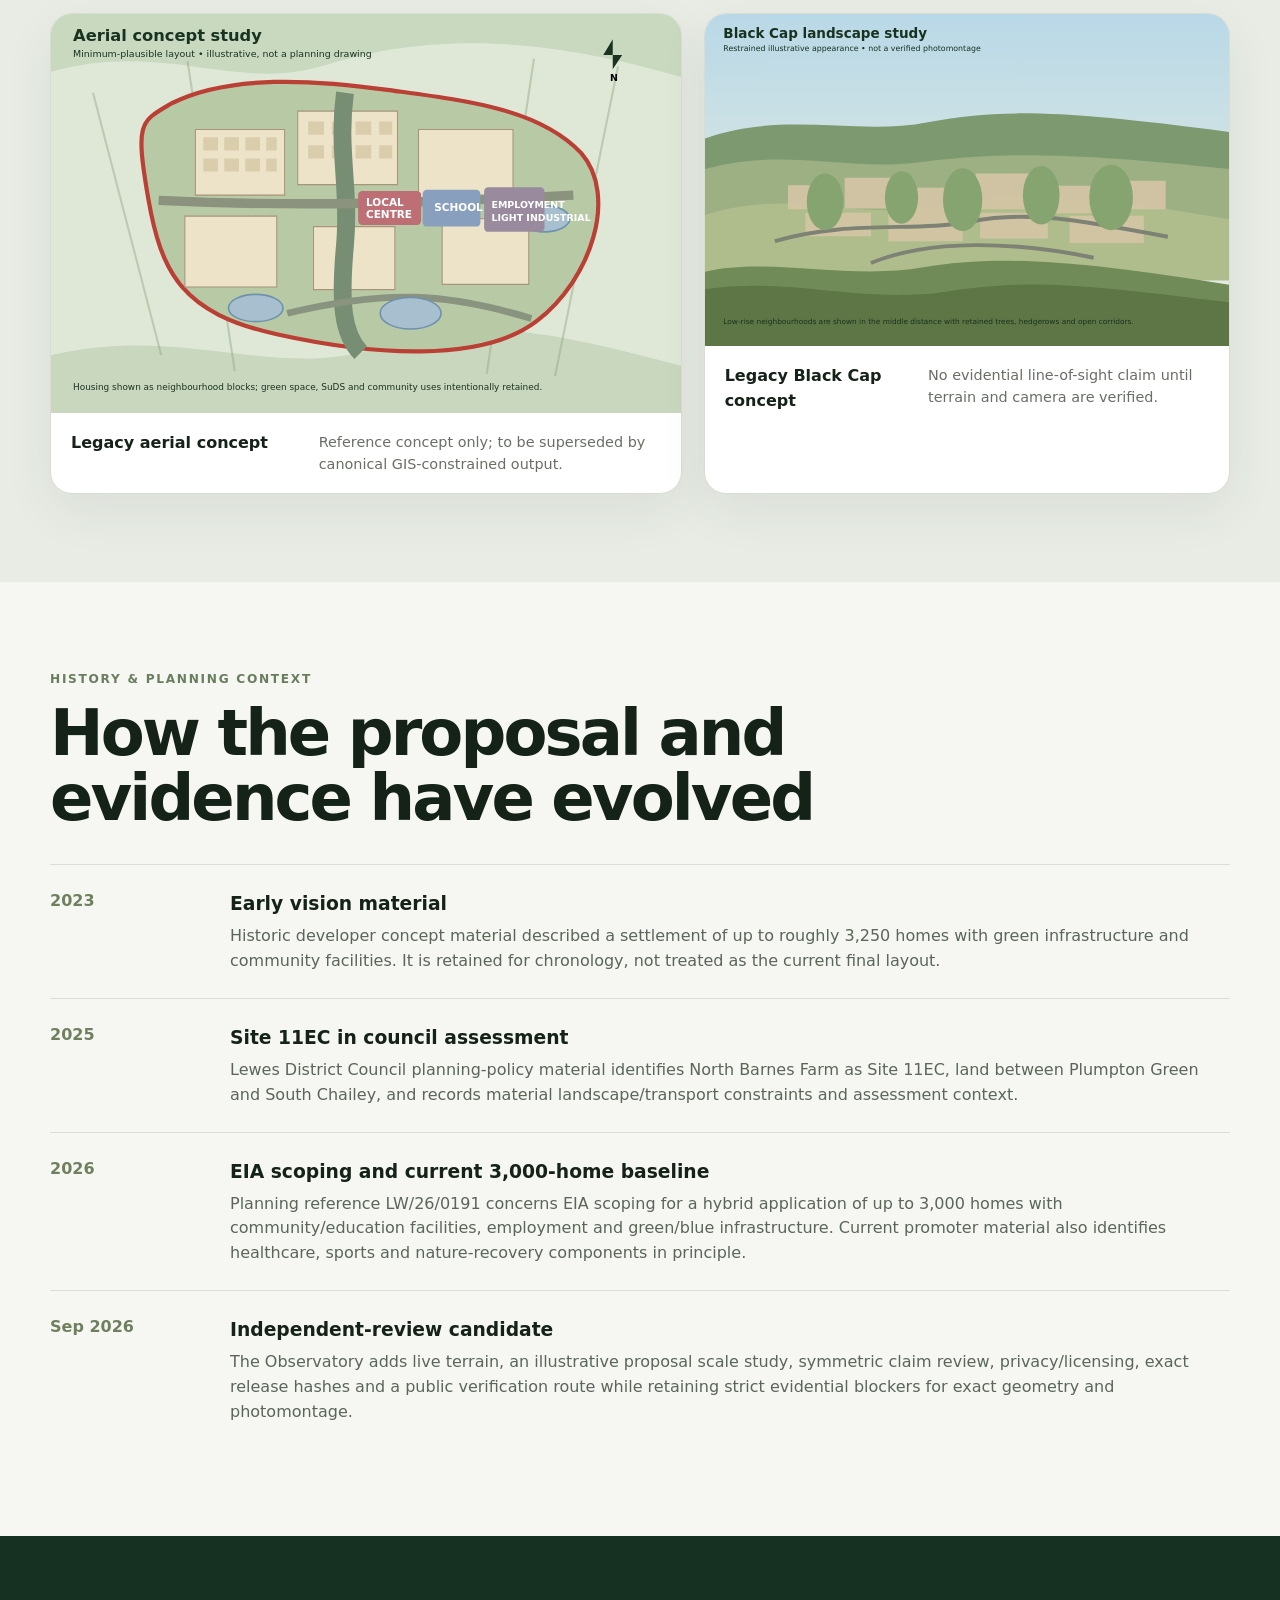
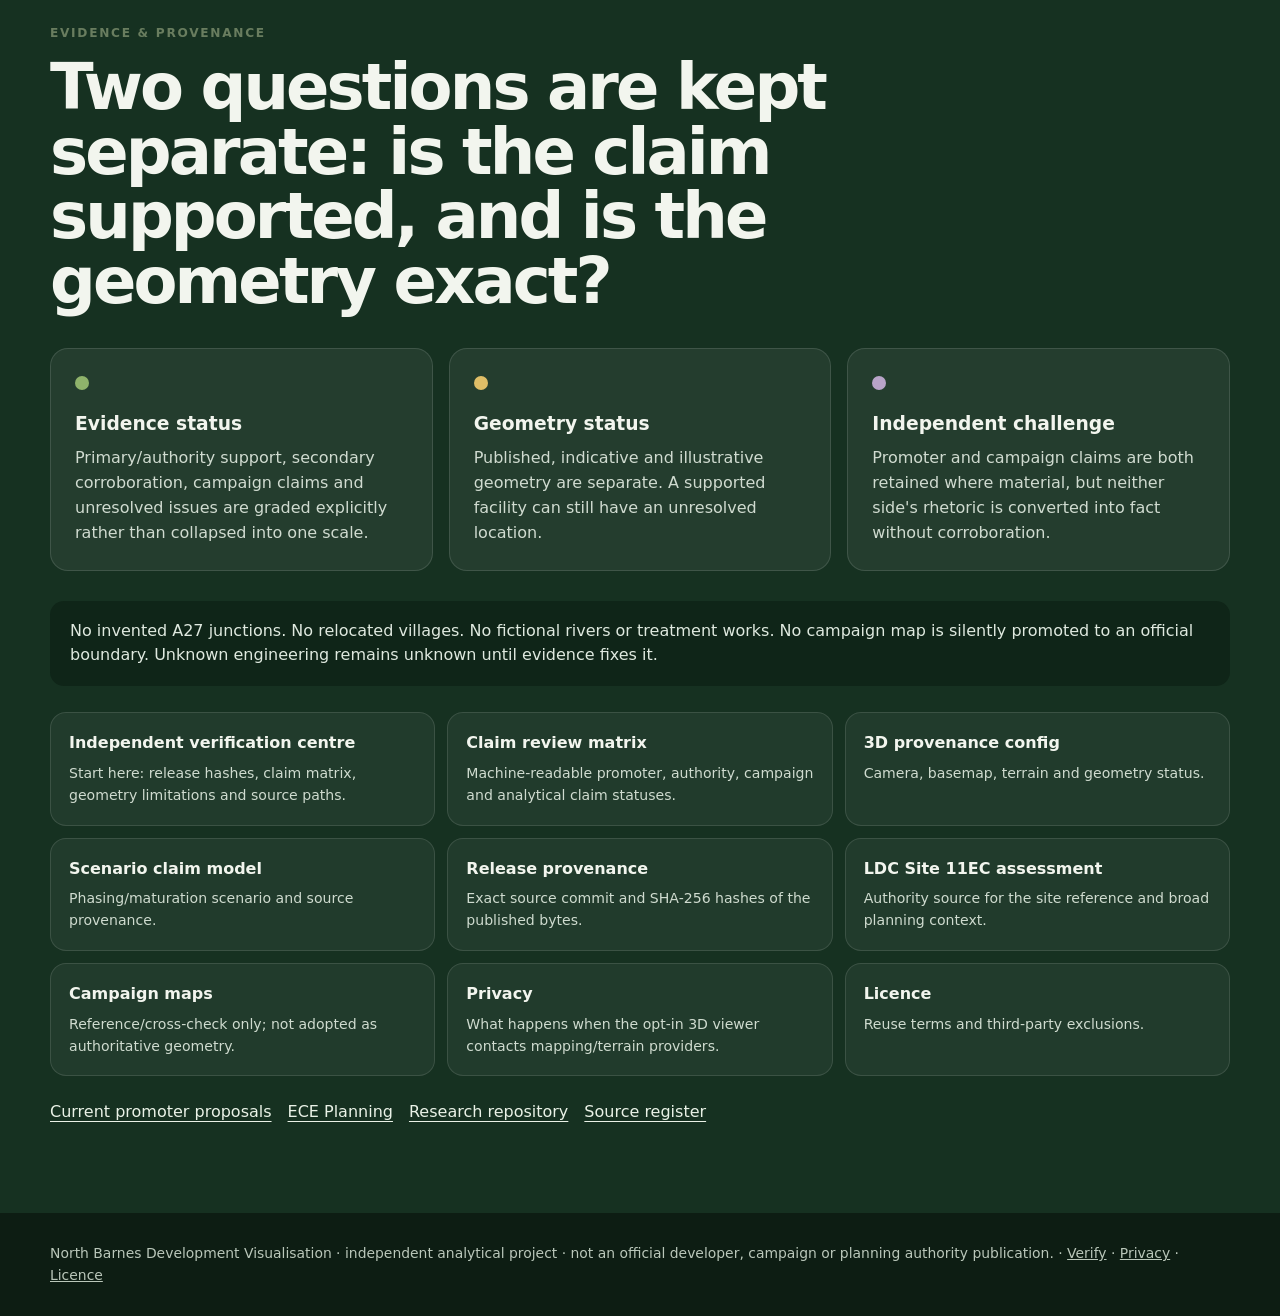
==== commit 0994250b: "Publish approved visualisation outputs from research repo" ====
--- a/index.html
+++ b/index.html
@@ -1,15 +1,15 @@
 <!doctype html>
 <html lang="en">
 <head>
-  <meta charset="utf-8"><meta name="viewport" content="width=device-width,initial-scale=1,viewport-fit=cover"><meta name="theme-color" content="#101b14"><meta name="description" content="Evidence-led interactive visualisation of the emerging North Barnes Farm proposal in East Sussex, with progressive 3D landscape exploration and an illustrative 25-year build-out."><title>North Barnes Development Visualisation Observatory</title><link rel="stylesheet" href="styles.css">
+  <meta charset="utf-8"><meta name="viewport" content="width=device-width,initial-scale=1,viewport-fit=cover"><meta name="theme-color" content="#101b14"><meta name="description" content="Evidence-led interactive visualisation of the emerging North Barnes Farm proposal in East Sussex, with independently checkable sources, provenance and illustrative 3D landscape scenarios."><title>North Barnes Development Visualisation Observatory</title><link rel="stylesheet" href="styles.css">
 </head>
 <body>
-<header class="site-header"><div class="wrap header-inner"><a class="brand" href="#top"><span>North Barnes</span><small>Visualisation Observatory</small></a><nav aria-label="Primary"><a href="#proposal">Proposal</a><a href="#buildout">Build-out</a><a href="#visuals">Visuals</a><a href="#history">History</a><a href="#evidence">Evidence</a></nav></div></header>
+<header class="site-header"><div class="wrap header-inner"><a class="brand" href="#top"><span>North Barnes</span><small>Visualisation Observatory</small></a><nav aria-label="Primary"><a href="#proposal">Proposal</a><a href="#buildout">Scenario</a><a href="#visuals">Visuals</a><a href="#history">History</a><a href="#evidence">Evidence</a><a href="verification.html">Verify</a></nav></div></header>
 <main id="top">
-<section class="hero"><div class="wrap hero-grid"><div><p class="eyebrow">Independent evidence-led visualisation</p><h1>What could North Barnes realistically become?</h1><p class="lead">A public record of the emerging North Barnes Farm proposal, combining published developer material, planning evidence, real geography and restrained modelling — without pretending an illustrative scenario is a final design.</p><div class="badges"><span>Up to 3,000 homes · primary-supported</span><span>Approx. 184–188 ha · primary/authority context</span><span>25-year horizon · primary-supported</span><span>Updated Sep 2026</span></div></div><aside class="hero-card"><strong>Geography first. Rendering second.</strong><p>Existing geography stays fixed where verified. Proposed elements are graded by source strength; quantitative details remain visibly qualified where direct primary confirmation is still outstanding.</p></aside></div></section>
-<section class="section" id="proposal"><div class="wrap"><p class="eyebrow">Current proposal baseline</p><h2>A proposed new settlement, with confidence shown claim by claim</h2><p class="section-intro">Current project-primary sources support up to 3,000 homes, schools, healthcare facilities, green space, employment in principle, Bevern Valley Park, a sports hub and pavilion, and restoration of Wet Home Wood as a nature reserve. The reported 6,000 m² commercial and 10,000 m² light-industrial quantities remain pending direct primary confirmation.</p><div class="stats"><article><b>3,000</b><span>maximum homes · primary-supported</span></article><article><b>6,000 m²</b><span>commercial/local-centre space · secondary-reported, primary confirmation pending</span></article><article><b>10,000 m²</b><span>light-industrial/employment space · secondary-reported, primary confirmation pending</span></article><article><b>25 yrs</b><span>phased placemaking horizon · primary-supported</span></article></div><div class="grid two"><div class="panel"><h3>Primary-supported proposal components</h3><ul><li>Up to 3,000 homes</li><li>Residential neighbourhoods</li><li>Primary school / nursery provision in principle</li><li>Healthcare facilities in principle</li><li>Green spaces and biodiversity measures in principle</li><li>Employment / mixed-use provision in principle</li><li>Bevern Valley Park</li><li>Sports hub and pavilion</li><li>Wet Home Wood nature reserve</li><li>Long-term phased placemaking approach</li></ul><h3>Detailed quantities still pending direct primary confirmation</h3><ul><li>6,000 m² commercial / local-centre provision</li><li>10,000 m² light-industrial / employment space</li></ul></div><div class="panel"><h3>Not fixed yet</h3><ul><li>Detailed junction geometry</li><li>Exact internal road layout</li><li>Utility compounds and substations</li><li>Wastewater / sewerage infrastructure locations</li><li>Final drainage basin geometry</li><li>Detailed building heights and architectural design</li><li>GIS-verified observation-camera coordinates</li></ul></div></div></div></section>
-<section class="section buildout-section" id="buildout" data-timelapse><div class="wrap"><div class="buildout-head"><div><p class="eyebrow">Interactive scenario</p><h2>How North Barnes could emerge over 25 years</h2><p class="section-intro">The 25-year horizon is primary-supported. Intermediate housing, infrastructure timing and all schematic placement are analytical assumptions rather than a claimed construction programme. Detailed commercial and employment quantities remain source-qualified.</p></div><div class="model-status"><span class="status-dot"></span><b>Scenario model v1.2</b><small>Claim-level provenance · reproducible</small></div></div><div class="timelapse-shell"><div class="scene-wrap"><svg class="build-scene" viewBox="0 0 1200 675" role="img" aria-label="Illustrative phased build-out"><rect width="1200" height="675" fill="#dfe7cf"/><path d="M0 72C210 15 360 78 560 41s350-13 640 36v95H0Z" fill="#aec69c"/><path d="M-20 545C190 492 295 575 494 538s378-59 726 17v150H-20Z" fill="#94b17e"/><path d="M35 442C230 415 337 447 505 423s406-15 655-70" fill="none" stroke="#535b54" stroke-width="9"/><path d="M0 505C248 493 418 519 609 501s343-57 591-54" fill="none" stroke="#77716b" stroke-width="9"/><path d="M155 118C280 205 238 318 370 385s154 115 316 159" fill="none" stroke="#7eb0c0" stroke-width="15"/><g data-stage="enabling" class="stage"><path d="M510 520C510 445 545 376 620 330s133-96 195-183" fill="none" stroke="#a58962" stroke-width="16"/></g><g data-stage="phase1" class="stage"><rect x="560" y="410" width="180" height="92" rx="10" fill="#efe3cb"/></g><g data-stage="phase2" class="stage"><rect x="728" y="352" width="174" height="98" rx="10" fill="#eadfc8"/></g><g data-stage="phase3" class="stage"><rect x="442" y="315" width="190" height="96" rx="10" fill="#eee1c6"/></g><g data-stage="phase4" class="stage"><rect x="655" y="235" width="188" height="102" rx="10" fill="#eadfc5"/></g><g data-stage="phase5" class="stage"><rect x="350" y="225" width="190" height="102" rx="10" fill="#f1e6cf"/></g><g data-stage="phase6" class="stage"><rect x="820" y="170" width="164" height="96" rx="10" fill="#ede0c4"/></g><g data-stage="school" class="stage facility"><rect x="408" y="430" width="122" height="62" rx="12" fill="#d7c17c"/></g><g data-stage="centre" class="stage facility"><rect x="622" y="338" width="120" height="62" rx="12" fill="#715c4c"/></g><g data-stage="employment" class="stage facility"><rect x="870" y="385" width="150" height="72" rx="10" fill="#71808a"/></g><g data-stage="sports" class="stage facility"><rect x="270" y="315" width="144" height="82" rx="12" fill="#7fa36a"/></g><g data-stage="health" class="stage facility"><rect x="748" y="465" width="114" height="60" rx="12" fill="#c66d6d"/></g><g data-stage="green" class="stage"><circle cx="300" cy="180" r="65" fill="#5f8a55"/><circle cx="1000" cy="300" r="75" fill="#5f8a55"/></g></svg><div class="scene-caption">Legacy schematic retained as a lightweight fallback while verified GIS/3D geometry is developed. Facility locations in this schematic are illustrative even where the facility itself is primary-supported.</div></div><div class="timeline-controls"><div class="phase-title"><span data-year>Today</span><h3 data-label>Existing landscape</h3></div><p data-detail>Baseline farmland and existing landscape structure.</p><div class="phase-metrics"><div><b data-homes>0</b><span>illustrative homes</span></div><div><b data-commercial>0 m²</b><span>illustrative commercial</span></div><div><b data-employment>0 m²</b><span>illustrative employment</span></div></div><label class="range-label" for="phase-range">Explore build-out phase</label><input id="phase-range" data-phase-range type="range" min="0" max="7" step="1" value="0"><div class="year-jumps"><button data-jump>Now</button><button data-jump>1</button><button data-jump>3</button><button data-jump>5</button><button data-jump>10</button><button data-jump>15</button><button data-jump>20</button><button data-jump>25</button></div><button class="play-button" type="button" data-play>Play time-lapse</button><div class="model-note"><b>Important:</b> the timeline is an analytical scenario. The 25-year horizon and 3,000-home maximum have primary support. Current project-primary material also supports healthcare facilities, Bevern Valley Park, sports hub/pavilion and Wet Home Wood in principle; their timing and geometry here remain illustrative. The 6,000 m² and 10,000 m² quantities remain pending direct primary confirmation.</div><p class="sr-only" aria-live="polite" data-live-status></p></div></div></div></section>
-<section class="section alt" id="visuals"><div class="wrap"><p class="eyebrow">Visual studies</p><h2>From evidence plan to digital twin</h2><p class="section-intro">The new 3D layer progressively replaces these legacy concept studies. The target pipeline is verified GIS → terrain → procedural buildings and landscape → locked cameras → browser 3D and photographic CGI.</p><div class="gallery"><figure><img src="assets/aerial-study.svg" loading="lazy" alt="Legacy aerial concept"><figcaption><b>Legacy aerial concept</b><span>To be superseded by GIS-constrained 3D.</span></figcaption></figure><figure><img src="assets/black-cap-study.svg" loading="lazy" alt="Legacy Black Cap concept"><figcaption><b>Legacy Black Cap concept</b><span>To be superseded by terrain-constrained photomontage.</span></figcaption></figure></div></div></section>
-<section class="section" id="history"><div class="wrap"><p class="eyebrow">History & news</p><h2>How the proposal has evolved</h2><div class="timeline"><article><time>2023</time><div><h3>Early vision material</h3><p>Developer concept material described a settlement of up to roughly 3,250 homes with extensive green infrastructure and community facilities.</p></div></article><article><time>2025</time><div><h3>Local-plan assessment</h3><p>Lewes District Council assessment material considered the site at roughly 184 hectares with indicative capacity above 3,000 homes.</p></div></article><article><time>2026</time><div><h3>Current proposal baseline</h3><p>Current project-primary material describes up to 3,000 homes together with education, healthcare, employment, green-space, sports and nature-recovery components. Quantitative commercial and light-industrial figures remain qualified until directly confirmed from a primary document.</p></div></article><article><time>Sep 2026</time><div><h3>Digital-twin programme begins</h3><p>Progressive WebGL landscape exploration added ahead of verified GIS geometry and professional CGI outputs.</p></div></article></div></div></section>
-<section class="section dark" id="evidence"><div class="wrap"><p class="eyebrow">Evidence & provenance</p><h2>Every visual and material claim carries a confidence level</h2><div class="confidence"><article><span class="dot published"></span><h3>Primary-supported</h3><p>Directly supported by developer, promoter, council or statutory material.</p></article><article><span class="dot indicative"></span><h3>Secondary-reported / pending confirmation</h3><p>Reported by a secondary source and retained only with visible qualification until primary confirmation.</p></article><article><span class="dot illustrative"></span><h3>Illustrative only</h3><p>Analytical proxy used to understand possible scale, phasing or appearance.</p></article></div><p class="notice">No invented A27 junctions. No River Ouse through the site. No relocated villages. No fictional treatment works. Unknown engineering remains unknown until evidence fixes it.</p><div class="links"><a href="https://www.northbarnes.co.uk/proposals">Current promoter proposals</a><a href="https://github.com/sccnexusdata/North-Barnes-Development-Visualisation">Research repository</a><a href="https://github.com/sccnexusdata/North-Barnes-Development-Visualisation/blob/main/sources/SOURCES.md">Source register</a><a href="data/phasing-model.json">Machine-readable claim model</a><a href="data/viewer-config.json">3D provenance config</a><a href="data/release.json">Release provenance</a></div></div></section>
-</main><footer><div class="wrap">North Barnes Development Visualisation · independent analytical project · not an official developer or planning authority publication.</div></footer><script src="experience.js" defer></script><script src="app.js" defer></script></body></html>+<section class="hero"><div class="wrap hero-grid"><div><p class="eyebrow">Independent evidence-led visualisation · presentation candidate</p><h1>What could North Barnes realistically become?</h1><p class="lead">A public record of the emerging North Barnes Farm proposal, combining promoter material, planning evidence, stakeholder claims, real geography and restrained modelling — without pretending an illustrative scenario is a final design.</p><div class="badges"><span>Up to 3,000 homes · primary-supported</span><span>Site 11EC · authority-supported context</span><span>25-year placemaking horizon · not a construction schedule</span><span>Independent verification invited</span></div></div><aside class="hero-card"><strong>Who is behind it?</strong><p>ECE Planning identifies <strong>Eton College as landowner</strong> and Welbeck Land as a project/promotional partner. The Observatory is independent of the landowner, promoter, council and campaign group.</p><p><a href="verification.html" style="color:#fff">Check the sources and release hashes →</a></p></aside></div></section>
+<section class="section" id="proposal"><div class="wrap"><p class="eyebrow">Current proposal baseline</p><h2>A proposed new settlement, with confidence shown claim by claim</h2><p class="section-intro">Current primary sources support up to 3,000 homes, education and healthcare facilities, green space, employment in principle, Bevern Valley Park, a sports hub and pavilion, and restoration of Wet Home Wood as a nature reserve. The reported 6,000 m² commercial and 10,000 m² light-industrial quantities remain pending direct primary confirmation.</p><div class="stats"><article><b>3,000</b><span>maximum homes · primary-supported</span></article><article><b>11EC</b><span>LDC site reference · authority-supported</span></article><article><b>184–188 ha</b><span>approximate site scale · authority/promoter context</span></article><article><b>25 yrs</b><span>promoter-described placemaking/maturation horizon</span></article></div><div class="grid two"><div class="panel"><h3>Supported in principle</h3><ul><li>Up to 3,000 homes</li><li>Residential neighbourhoods</li><li>Primary school / nursery provision</li><li>Healthcare facilities</li><li>Green spaces and biodiversity measures</li><li>Employment / mixed-use provision</li><li>Bevern Valley Park</li><li>Sports hub and pavilion</li><li>Wet Home Wood nature reserve</li><li>Long-term phased placemaking</li></ul><h3 style="margin-top:22px">Still source-qualified</h3><ul><li>6,000 m² commercial / local-centre provision</li><li>10,000 m² light-industrial / employment space</li></ul></div><div class="panel"><h3>Not fixed yet</h3><ul><li>Exact red-line / masterplan GIS geometry</li><li>Detailed junction geometry and internal road layout</li><li>Utility compounds and substations</li><li>Wastewater / sewerage infrastructure locations</li><li>Final drainage basin geometry</li><li>Detailed building heights and architectural design</li><li>GIS/survey-verified observation-camera coordinates</li></ul><h3 style="margin-top:22px">Timeline distinction</h3><p>Welbeck Land describes a 25-year placemaking approach. An independent audit reports that EIA scoping material anticipates construction from <strong>2029 to 2039</strong>, with secondary reporting repeating that window. Until the exact primary page is archived here, the Observatory publishes the distinction rather than pretending the two statements are the same thing.</p></div></div></div></section>
+<section class="section buildout-section" id="buildout" data-timelapse><div class="wrap"><div class="buildout-head"><div><p class="eyebrow">Interactive analytical scenario</p><h2>Explore a 25-year placemaking and maturation scenario</h2><p class="section-intro">This is not an official construction programme. It uses the promoter-described 25-year placemaking horizon as a reproducible scenario control; intermediate housing, infrastructure timing and all schematic placement are analytical assumptions.</p></div><div class="model-status"><span class="status-dot"></span><b>Scenario model v1.3</b><small>Two-axis confidence · reproducible</small></div></div><div class="timelapse-shell"><div class="scene-wrap"><svg class="build-scene" viewBox="0 0 1200 675" role="img" aria-label="Illustrative phased placemaking scenario"><rect width="1200" height="675" fill="#dfe7cf"/><path d="M0 72C210 15 360 78 560 41s350-13 640 36v95H0Z" fill="#aec69c"/><path d="M-20 545C190 492 295 575 494 538s378-59 726 17v150H-20Z" fill="#94b17e"/><path d="M35 442C230 415 337 447 505 423s406-15 655-70" fill="none" stroke="#535b54" stroke-width="9"/><path d="M0 505C248 493 418 519 609 501s343-57 591-54" fill="none" stroke="#77716b" stroke-width="9"/><path d="M155 118C280 205 238 318 370 385s154 115 316 159" fill="none" stroke="#7eb0c0" stroke-width="15"/><g data-stage="enabling" class="stage"><path d="M510 520C510 445 545 376 620 330s133-96 195-183" fill="none" stroke="#a58962" stroke-width="16"/></g><g data-stage="phase1" class="stage"><rect x="560" y="410" width="180" height="92" rx="10" fill="#efe3cb"/></g><g data-stage="phase2" class="stage"><rect x="728" y="352" width="174" height="98" rx="10" fill="#eadfc8"/></g><g data-stage="phase3" class="stage"><rect x="442" y="315" width="190" height="96" rx="10" fill="#eee1c6"/></g><g data-stage="phase4" class="stage"><rect x="655" y="235" width="188" height="102" rx="10" fill="#eadfc5"/></g><g data-stage="phase5" class="stage"><rect x="350" y="225" width="190" height="102" rx="10" fill="#f1e6cf"/></g><g data-stage="phase6" class="stage"><rect x="820" y="170" width="164" height="96" rx="10" fill="#ede0c4"/></g><g data-stage="school" class="stage facility"><rect x="408" y="430" width="122" height="62" rx="12" fill="#d7c17c"/></g><g data-stage="centre" class="stage facility"><rect x="622" y="338" width="120" height="62" rx="12" fill="#715c4c"/></g><g data-stage="employment" class="stage facility"><rect x="870" y="385" width="150" height="72" rx="10" fill="#71808a"/></g><g data-stage="sports" class="stage facility"><rect x="270" y="315" width="144" height="82" rx="12" fill="#7fa36a"/></g><g data-stage="health" class="stage facility"><rect x="748" y="465" width="114" height="60" rx="12" fill="#c66d6d"/></g><g data-stage="green" class="stage"><circle cx="300" cy="180" r="65" fill="#5f8a55"/><circle cx="1000" cy="300" r="75" fill="#5f8a55"/></g></svg><div class="scene-caption">Lightweight schematic fallback. Facility locations remain illustrative even where the facility itself is supported in principle; the live 3D proposal layer is the richer scale study.</div></div><div class="timeline-controls"><div class="phase-title"><span data-year>Today</span><h3 data-label>Existing landscape</h3></div><p data-detail>Baseline farmland and existing landscape structure.</p><div class="phase-metrics"><div><b data-homes>0</b><span>illustrative homes</span></div><div><b data-commercial>0 m²</b><span>illustrative commercial</span></div><div><b data-employment>0 m²</b><span>illustrative employment</span></div></div><label class="range-label" for="phase-range">Explore scenario stage</label><input id="phase-range" data-phase-range type="range" min="0" max="7" step="1" value="0"><div class="year-jumps"><button data-jump>Now</button><button data-jump>1</button><button data-jump>3</button><button data-jump>5</button><button data-jump>10</button><button data-jump>15</button><button data-jump>20</button><button data-jump>25</button></div><button class="play-button" type="button" data-play>Play scenario</button><div class="model-note"><b>Important:</b> the 25-year control represents placemaking/maturation, not a claimed construction schedule. The maximum-home figure has primary support; intermediate quantities and all positions are illustrative. A separate reported 2029–2039 EIA construction window remains visibly qualified pending direct primary-document archival.</div><p class="sr-only" aria-live="polite" data-live-status></p></div></div></div></section>
+<section class="section alt" id="visuals"><div class="wrap"><p class="eyebrow">Visual studies</p><h2>From evidence plan to digital twin</h2><p class="section-intro">The live 3D terrain viewer now provides a presentation-grade analytical scale study. The next evidential milestone is stricter: authority/promoter geometry georeferenced into one canonical GIS model, suitable terrain and locked observation cameras before forensic visual-impact claims.</p><div class="gallery"><figure><img src="assets/aerial-study.svg" loading="lazy" alt="Legacy aerial concept"><figcaption><b>Legacy aerial concept</b><span>Reference concept only; to be superseded by canonical GIS-constrained output.</span></figcaption></figure><figure><img src="assets/black-cap-study.svg" loading="lazy" alt="Legacy Black Cap concept"><figcaption><b>Legacy Black Cap concept</b><span>No evidential line-of-sight claim until terrain and camera are verified.</span></figcaption></figure></div></div></section>
+<section class="section" id="history"><div class="wrap"><p class="eyebrow">History & planning context</p><h2>How the proposal and evidence have evolved</h2><div class="timeline"><article><time>2023</time><div><h3>Early vision material</h3><p>Historic developer concept material described a settlement of up to roughly 3,250 homes with green infrastructure and community facilities. It is retained for chronology, not treated as the current final layout.</p></div></article><article><time>2025</time><div><h3>Site 11EC in council assessment</h3><p>Lewes District Council planning-policy material identifies North Barnes Farm as Site 11EC, land between Plumpton Green and South Chailey, and records material landscape/transport constraints and assessment context.</p></div></article><article><time>2026</time><div><h3>EIA scoping and current 3,000-home baseline</h3><p>Planning reference LW/26/0191 concerns EIA scoping for a hybrid application of up to 3,000 homes with community/education facilities, employment and green/blue infrastructure. Current promoter material also identifies healthcare, sports and nature-recovery components in principle.</p></div></article><article><time>Sep 2026</time><div><h3>Independent-review candidate</h3><p>The Observatory adds live terrain, an illustrative proposal scale study, symmetric claim review, privacy/licensing, exact release hashes and a public verification route while retaining strict evidential blockers for exact geometry and photomontage.</p></div></article></div></div></section>
+<section class="section dark" id="evidence"><div class="wrap"><p class="eyebrow">Evidence & provenance</p><h2>Two questions are kept separate: is the claim supported, and is the geometry exact?</h2><div class="confidence"><article><span class="dot published"></span><h3>Evidence status</h3><p>Primary/authority support, secondary corroboration, campaign claims and unresolved issues are graded explicitly rather than collapsed into one scale.</p></article><article><span class="dot indicative"></span><h3>Geometry status</h3><p>Published, indicative and illustrative geometry are separate. A supported facility can still have an unresolved location.</p></article><article><span class="dot illustrative"></span><h3>Independent challenge</h3><p>Promoter and campaign claims are both retained where material, but neither side's rhetoric is converted into fact without corroboration.</p></article></div><p class="notice">No invented A27 junctions. No relocated villages. No fictional rivers or treatment works. No campaign map is silently promoted to an official boundary. Unknown engineering remains unknown until evidence fixes it.</p><div class="evidence-grid"><a href="verification.html"><b>Independent verification centre</b><span>Start here: release hashes, claim matrix, geometry limitations and source paths.</span></a><a href="data/claim-review.json"><b>Claim review matrix</b><span>Machine-readable promoter, authority, campaign and analytical claim statuses.</span></a><a href="data/viewer-config.json"><b>3D provenance config</b><span>Camera, basemap, terrain and geometry status.</span></a><a href="data/phasing-model.json"><b>Scenario claim model</b><span>Phasing/maturation scenario and source provenance.</span></a><a href="data/release.json"><b>Release provenance</b><span>Exact source commit and SHA-256 hashes of the published bytes.</span></a><a href="https://planningpolicyconsult.lewes-eastbourne.gov.uk/gf2.ti/-/1814594/271957413.1/PDF/-/LDC%20LAA%202025%20Appendix%203.1%20-%20Residential%20and%20Employment%20Site%20Assessments.pdf"><b>LDC Site 11EC assessment</b><span>Authority source for the site reference and broad planning context.</span></a><a href="https://www.donturbanisethedowns.com/the-land"><b>Campaign maps</b><span>Reference/cross-check only; not adopted as authoritative geometry.</span></a><a href="privacy.html"><b>Privacy</b><span>What happens when the opt-in 3D viewer contacts mapping/terrain providers.</span></a><a href="LICENSE.txt"><b>Licence</b><span>Reuse terms and third-party exclusions.</span></a></div><div class="links" style="margin-top:24px"><a href="https://www.northbarnes.co.uk/proposals">Current promoter proposals</a><a href="https://ece.group/ece-planning/projects/north-barnes-farm/">ECE Planning</a><a href="https://github.com/sccnexusdata/North-Barnes-Development-Visualisation">Research repository</a><a href="https://github.com/sccnexusdata/North-Barnes-Development-Visualisation/blob/main/sources/SOURCES.md">Source register</a></div></div></section>
+</main><footer><div class="wrap">North Barnes Development Visualisation · independent analytical project · not an official developer, campaign or planning authority publication. · <a href="verification.html">Verify</a> · <a href="privacy.html">Privacy</a> · <a href="LICENSE.txt">Licence</a></div></footer><script src="experience.js" defer></script><script src="app.js" defer></script></body></html>
--- a/styles.css
+++ b/styles.css
@@ -4,4 +4,6 @@
 @media(max-width:850px){.grid.two,.gallery,.confidence,.evidence-grid{grid-template-columns:1fr}.hero{padding-top:68px}.gallery figcaption{display:block}.gallery figcaption span{display:block;max-width:none;margin-top:5px}.site-header nav{display:none}.buildout-head{display:block}.model-status{width:max-content;margin-top:18px}.section{padding:72px 0}}
 @media(max-width:600px){.wrap{width:min(100% - 24px,1180px)}.site-header{position:sticky}.header-inner{min-height:60px}.brand{font-size:.94rem}.brand small{font-size:.58rem}.hero{padding:56px 0 52px}.hero h1{font-size:clamp(2.7rem,15vw,4rem);line-height:.98}.lead{font-size:1.02rem}.badges{gap:7px}.badges span{font-size:.76rem;padding:7px 10px}.hero-card{padding:20px;border-radius:18px}.section{padding:58px 0}.section h2{font-size:clamp(2.15rem,12vw,3.15rem);margin-bottom:28px}.section-intro{font-size:1rem}.stats{grid-template-columns:1fr 1fr;gap:8px}.stats article{padding:16px;border-radius:15px}.stats b{font-size:1.35rem}.stats span{font-size:.8rem}.panel{padding:20px}.timelapse-shell{border-radius:18px}.scene-wrap{position:relative}.build-scene{aspect-ratio:16/10;object-fit:cover}.scene-caption{font-size:.72rem}.timeline-controls{padding:20px}.phase-title h3{font-size:2rem}.phase-metrics{grid-template-columns:1fr 1fr 1fr;gap:6px}.phase-metrics div{padding:10px 8px}.phase-metrics b{font-size:.92rem}.phase-metrics span{font-size:.65rem}.year-jumps{gap:2px}.year-jumps button{font-size:.66rem;min-height:38px}.play-button{width:100%;min-height:48px}.timeline article{grid-template-columns:1fr;gap:4px;padding:19px 0}.gallery{gap:14px}.confidence{gap:10px}.confidence article{padding:19px}.evidence-grid{gap:9px}.immersive-experience{min-height:100svh}.experience-fallback{align-items:center;padding:18px}.experience-copy{padding:24px 20px;border-radius:22px}.experience-copy h1{font-size:clamp(2.7rem,15vw,4.7rem)}.experience-actions{display:grid}.experience-actions button,.experience-actions a{text-align:center;min-height:48px}.experience-hud{grid-template-columns:1fr}.hud-actions{grid-row:3;overflow-x:auto;padding-bottom:env(safe-area-inset-bottom);scrollbar-width:none}.hud-actions button{flex:0 0 auto;min-height:44px}.hud-status{grid-row:2;align-self:end;margin-bottom:58px}.hud-brand{grid-row:1}}
 @media(max-width:390px){.stats{grid-template-columns:1fr}.phase-metrics{grid-template-columns:1fr}.year-jumps{grid-template-columns:repeat(4,1fr)}.year-jumps button{background:#f4f6f1}.model-status{width:100%;min-width:0}.scene-labels{display:none}}
-@media(prefers-reduced-motion:reduce){html{scroll-behavior:auto}.stage,.play-button{transition:none}}+@media(prefers-reduced-motion:reduce){html{scroll-behavior:auto}.stage,.play-button{transition:none}}
+/* Critical viewer-state fix: the start overlay must not cover the live terrain after Enter. */
+.experience-fallback[hidden]{display:none!important}
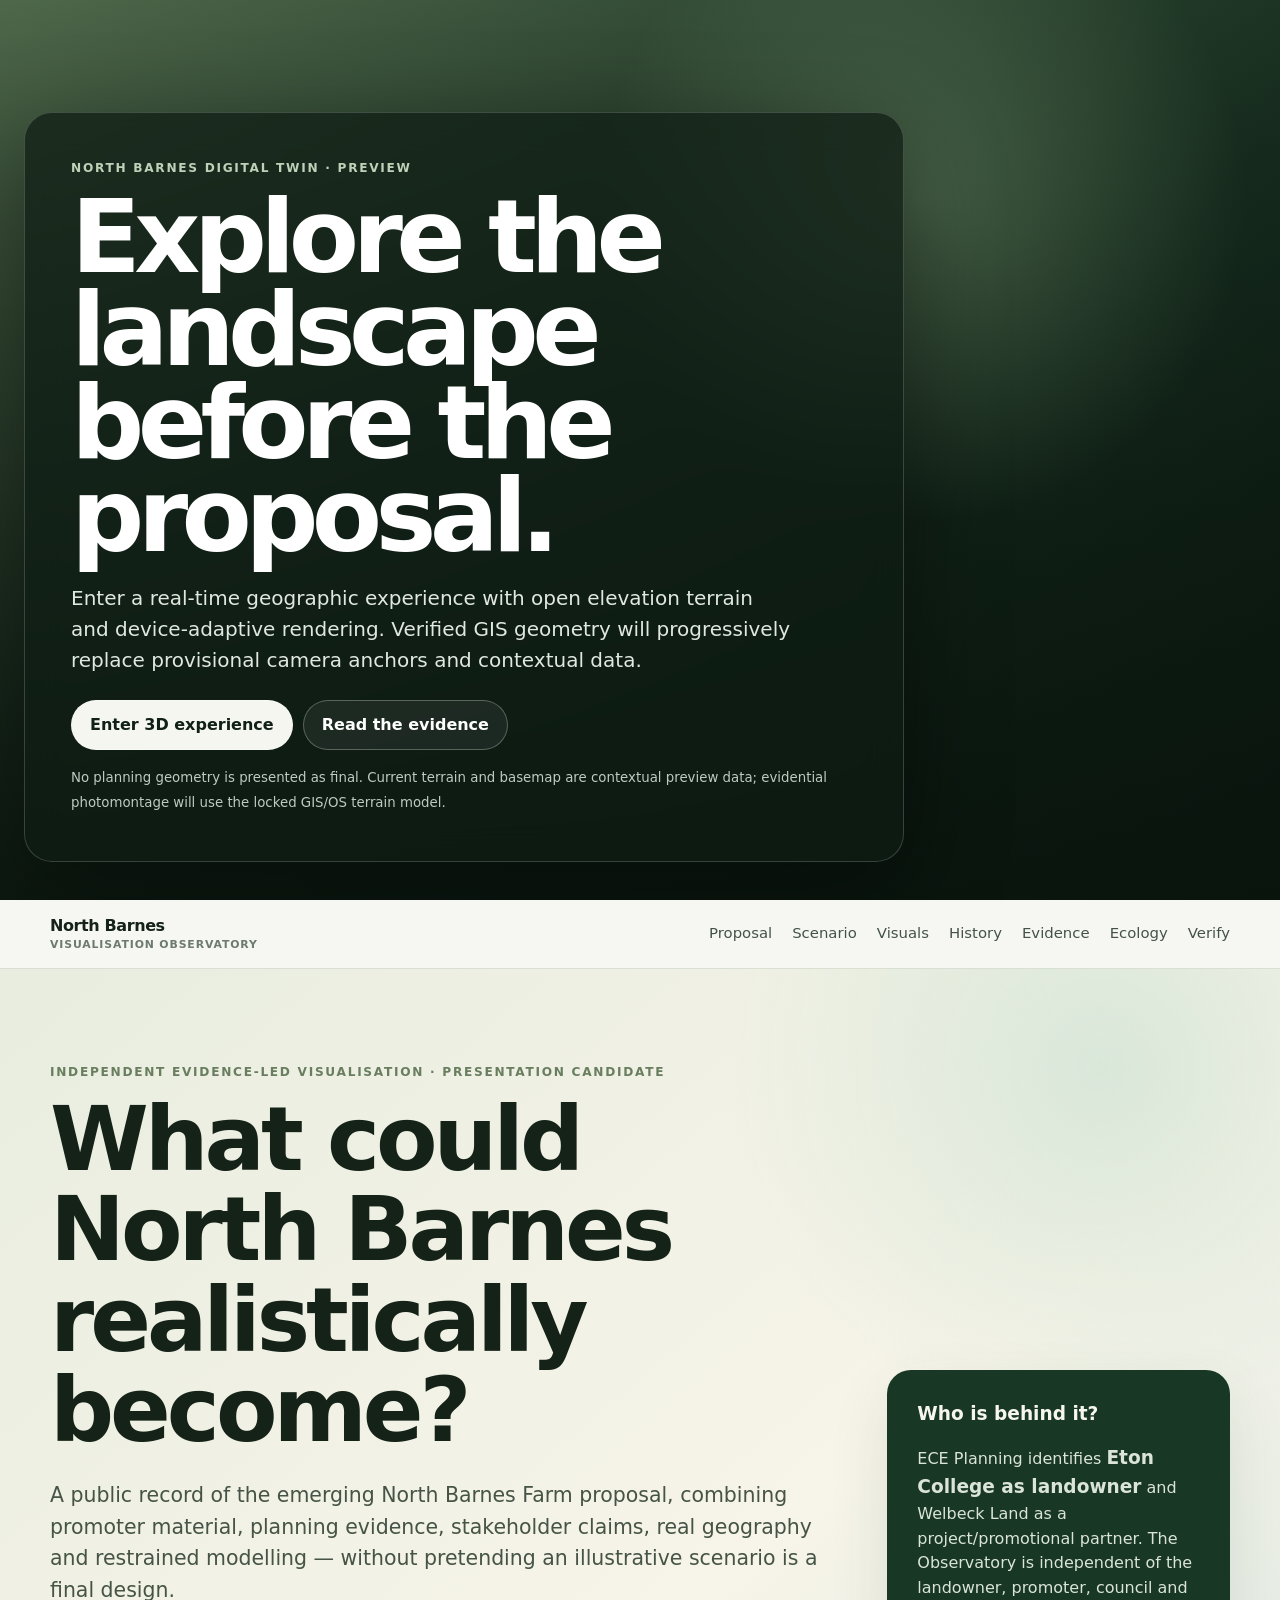
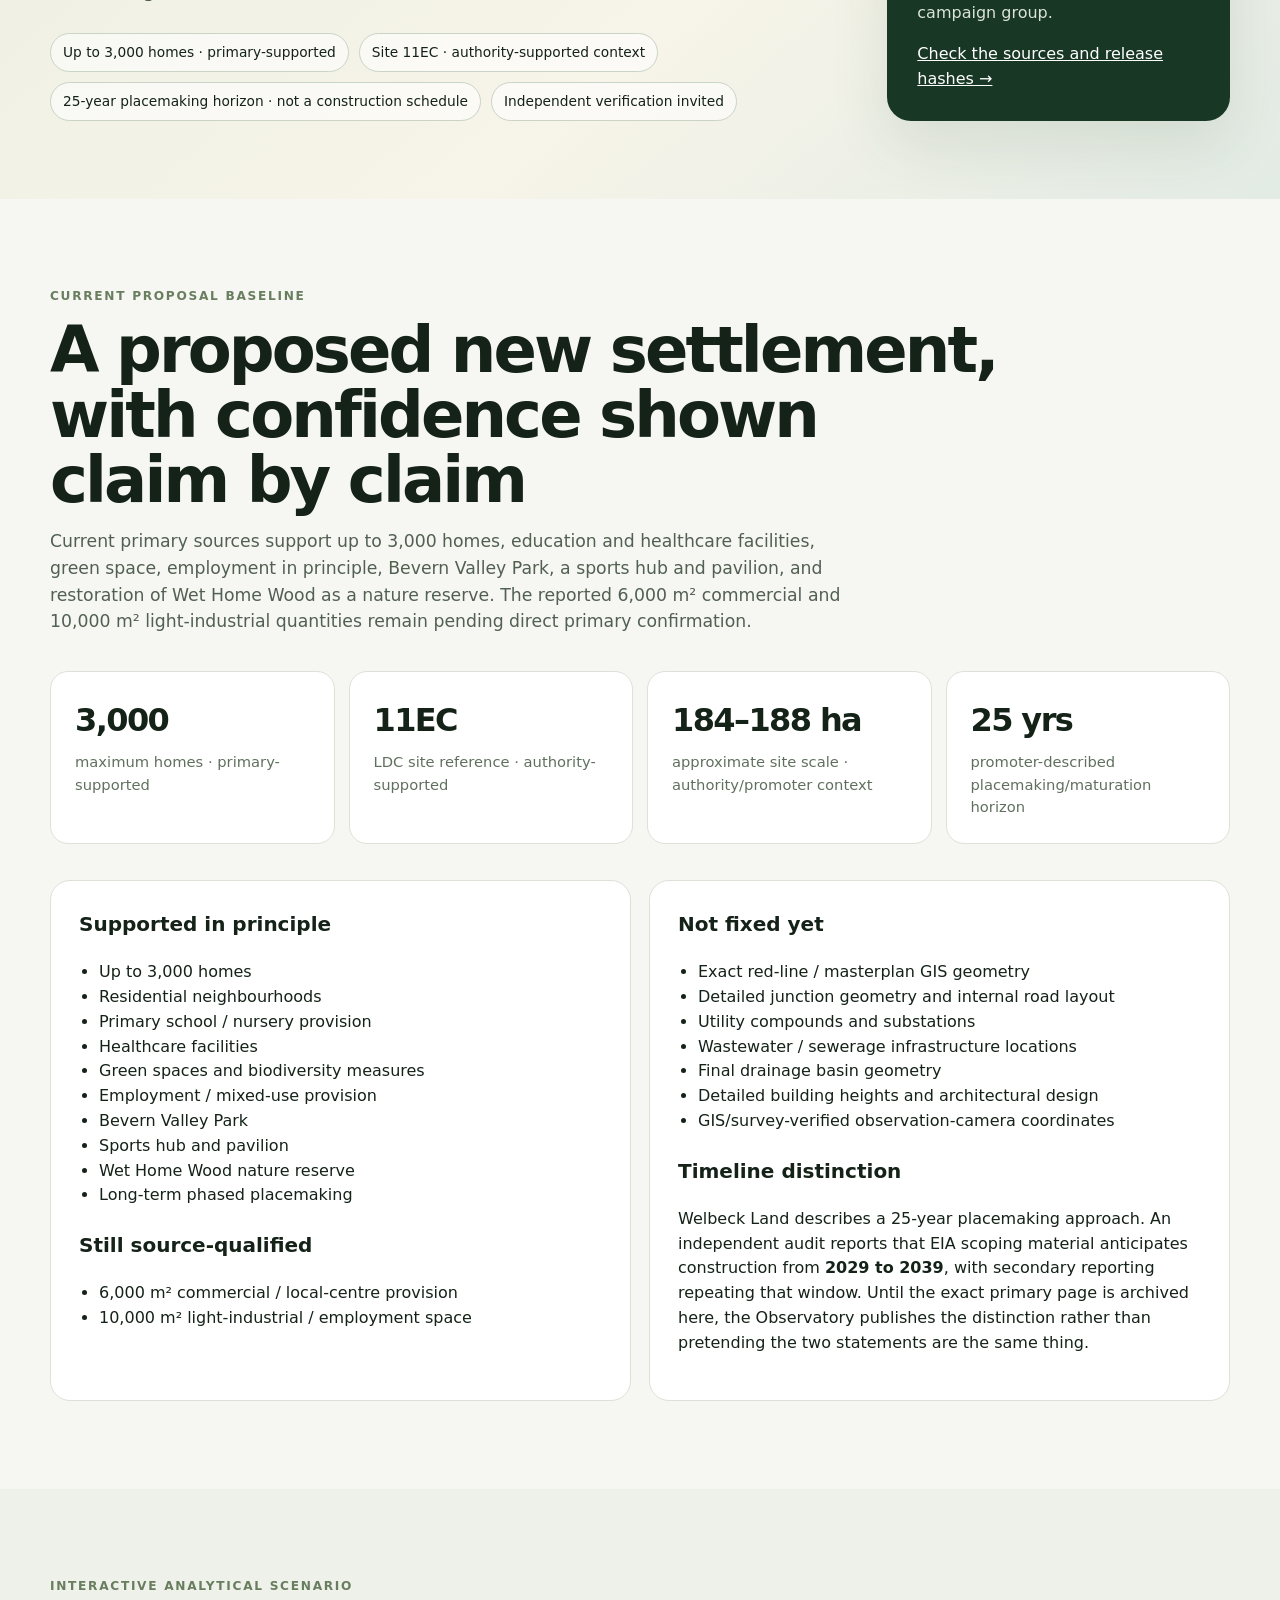
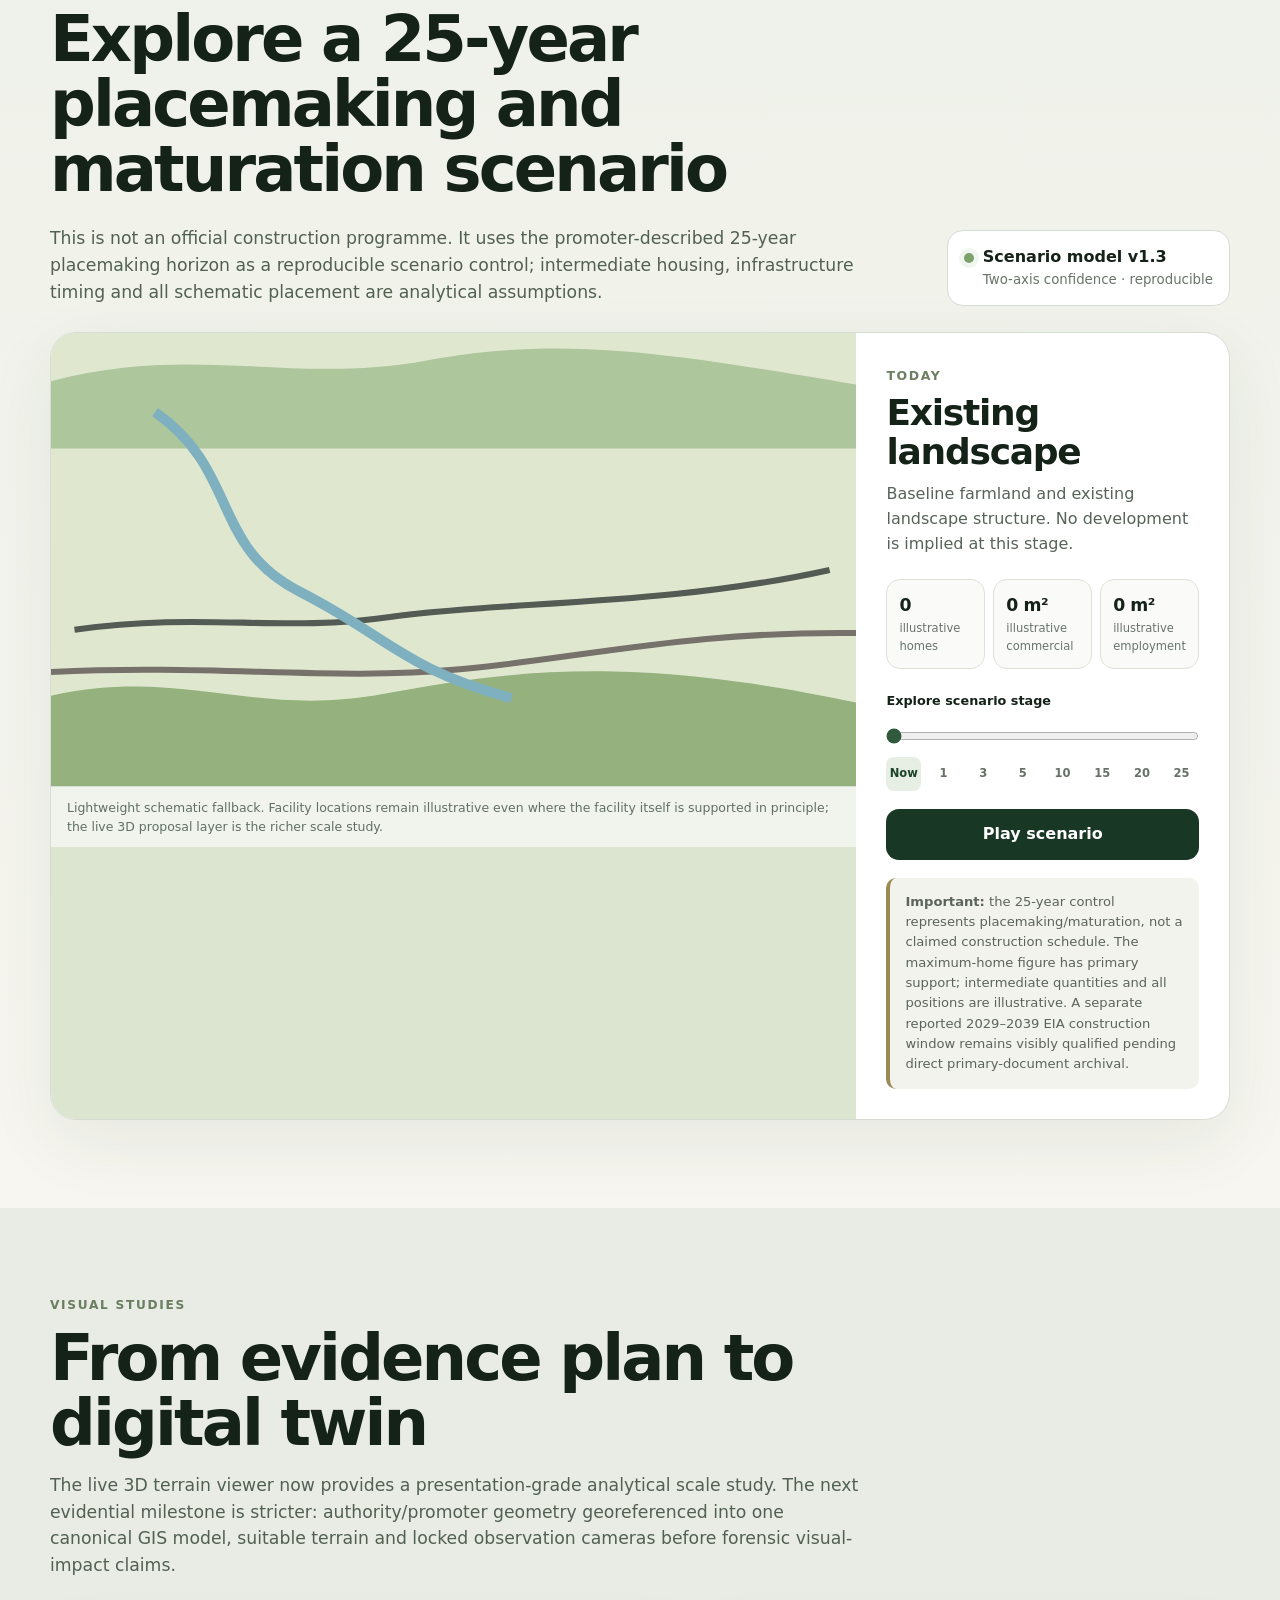
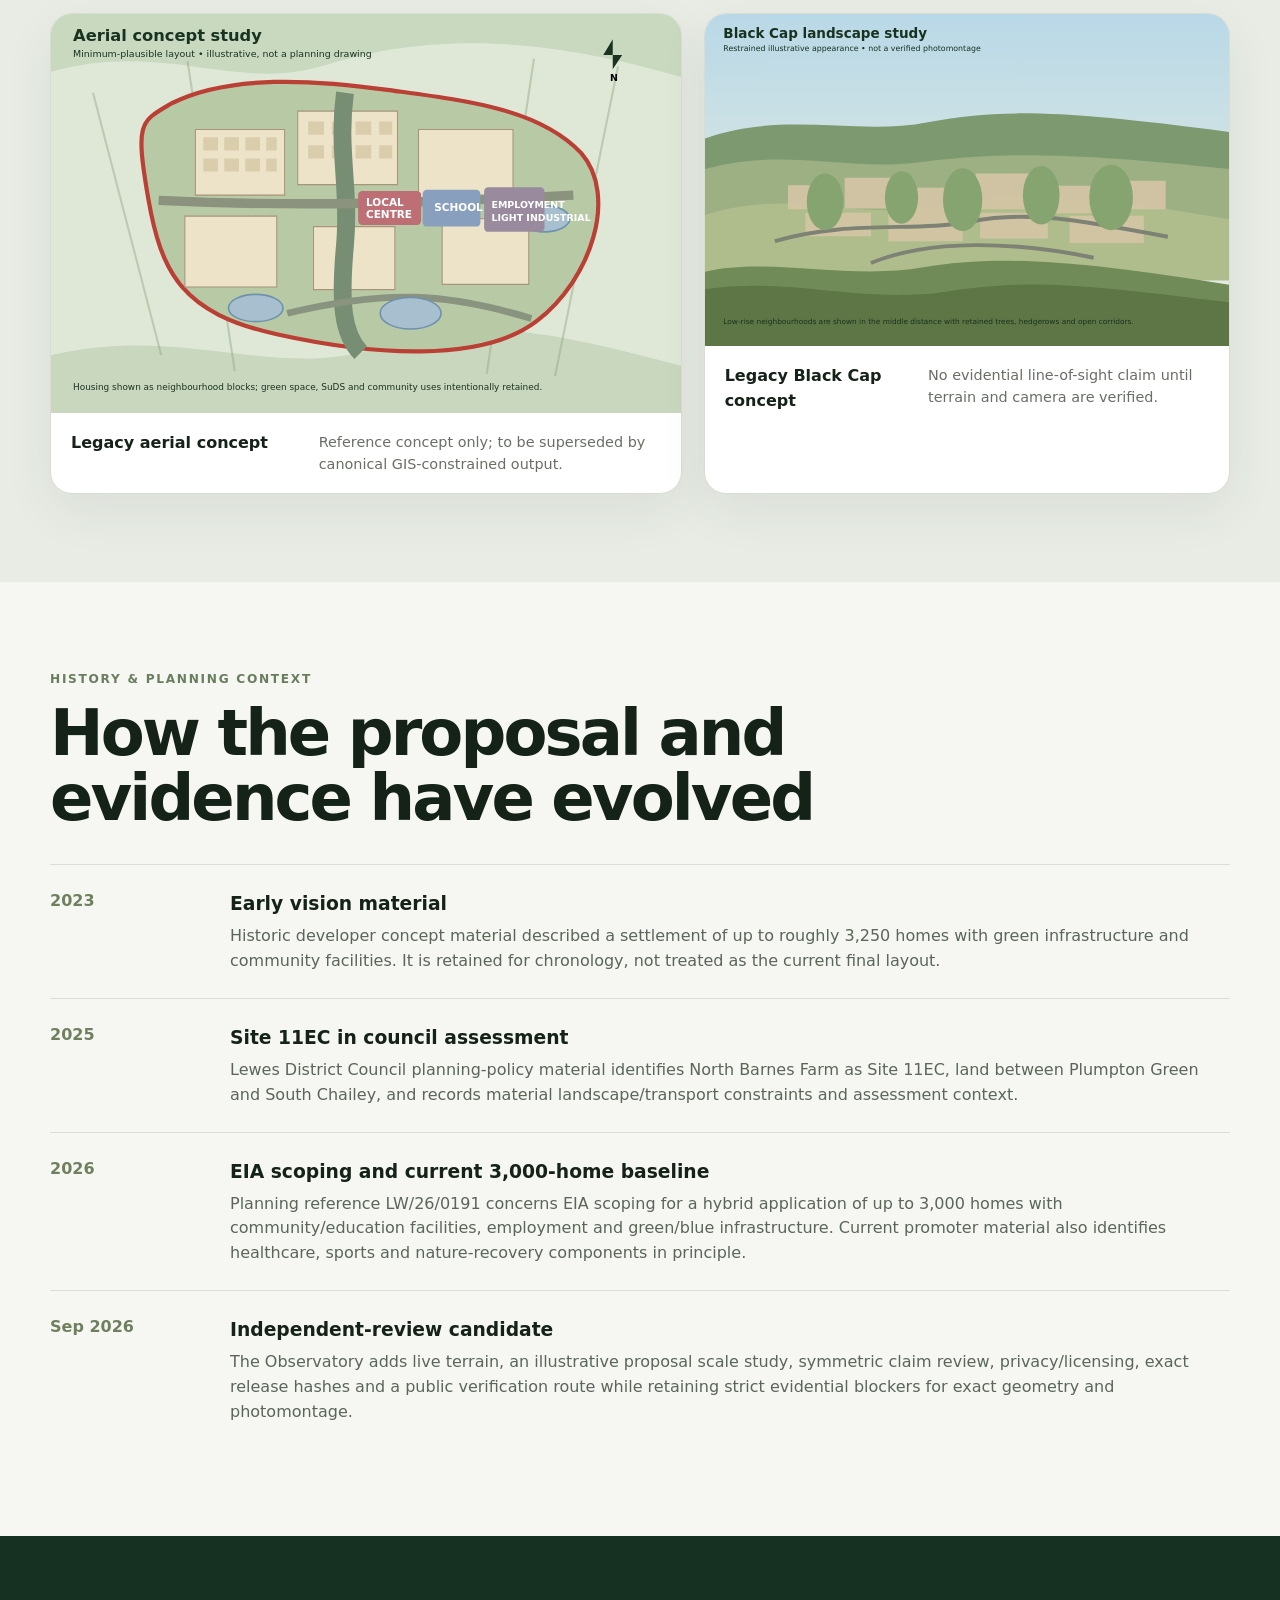
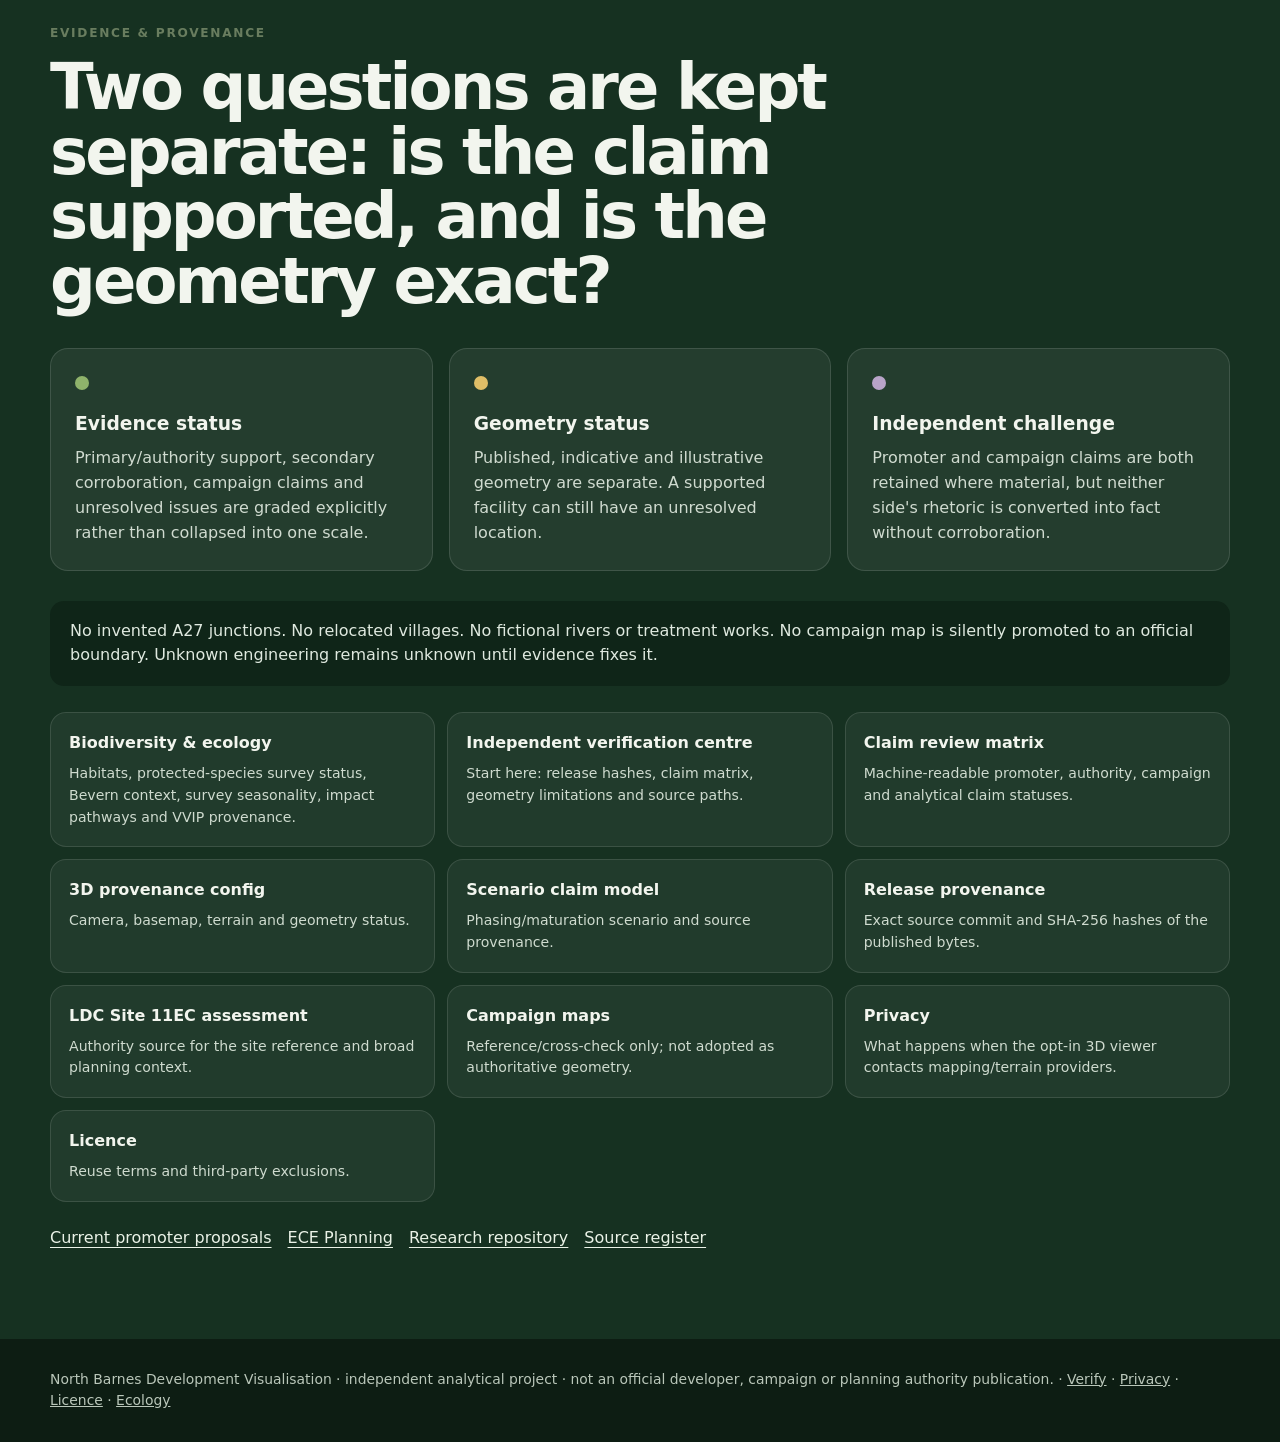
==== commit ad74fcbc: "Publish approved visualisation outputs from research repo" ====
--- a/index.html
+++ b/index.html
@@ -12,4 +12,4 @@
 <section class="section alt" id="visuals"><div class="wrap"><p class="eyebrow">Visual studies</p><h2>From evidence plan to digital twin</h2><p class="section-intro">The live 3D terrain viewer now provides a presentation-grade analytical scale study. The next evidential milestone is stricter: authority/promoter geometry georeferenced into one canonical GIS model, suitable terrain and locked observation cameras before forensic visual-impact claims.</p><div class="gallery"><figure><img src="assets/aerial-study.svg" loading="lazy" alt="Legacy aerial concept"><figcaption><b>Legacy aerial concept</b><span>Reference concept only; to be superseded by canonical GIS-constrained output.</span></figcaption></figure><figure><img src="assets/black-cap-study.svg" loading="lazy" alt="Legacy Black Cap concept"><figcaption><b>Legacy Black Cap concept</b><span>No evidential line-of-sight claim until terrain and camera are verified.</span></figcaption></figure></div></div></section>
 <section class="section" id="history"><div class="wrap"><p class="eyebrow">History & planning context</p><h2>How the proposal and evidence have evolved</h2><div class="timeline"><article><time>2023</time><div><h3>Early vision material</h3><p>Historic developer concept material described a settlement of up to roughly 3,250 homes with green infrastructure and community facilities. It is retained for chronology, not treated as the current final layout.</p></div></article><article><time>2025</time><div><h3>Site 11EC in council assessment</h3><p>Lewes District Council planning-policy material identifies North Barnes Farm as Site 11EC, land between Plumpton Green and South Chailey, and records material landscape/transport constraints and assessment context.</p></div></article><article><time>2026</time><div><h3>EIA scoping and current 3,000-home baseline</h3><p>Planning reference LW/26/0191 concerns EIA scoping for a hybrid application of up to 3,000 homes with community/education facilities, employment and green/blue infrastructure. Current promoter material also identifies healthcare, sports and nature-recovery components in principle.</p></div></article><article><time>Sep 2026</time><div><h3>Independent-review candidate</h3><p>The Observatory adds live terrain, an illustrative proposal scale study, symmetric claim review, privacy/licensing, exact release hashes and a public verification route while retaining strict evidential blockers for exact geometry and photomontage.</p></div></article></div></div></section>
 <section class="section dark" id="evidence"><div class="wrap"><p class="eyebrow">Evidence & provenance</p><h2>Two questions are kept separate: is the claim supported, and is the geometry exact?</h2><div class="confidence"><article><span class="dot published"></span><h3>Evidence status</h3><p>Primary/authority support, secondary corroboration, campaign claims and unresolved issues are graded explicitly rather than collapsed into one scale.</p></article><article><span class="dot indicative"></span><h3>Geometry status</h3><p>Published, indicative and illustrative geometry are separate. A supported facility can still have an unresolved location.</p></article><article><span class="dot illustrative"></span><h3>Independent challenge</h3><p>Promoter and campaign claims are both retained where material, but neither side's rhetoric is converted into fact without corroboration.</p></article></div><p class="notice">No invented A27 junctions. No relocated villages. No fictional rivers or treatment works. No campaign map is silently promoted to an official boundary. Unknown engineering remains unknown until evidence fixes it.</p><div class="evidence-grid"><a href="verification.html"><b>Independent verification centre</b><span>Start here: release hashes, claim matrix, geometry limitations and source paths.</span></a><a href="data/claim-review.json"><b>Claim review matrix</b><span>Machine-readable promoter, authority, campaign and analytical claim statuses.</span></a><a href="data/viewer-config.json"><b>3D provenance config</b><span>Camera, basemap, terrain and geometry status.</span></a><a href="data/phasing-model.json"><b>Scenario claim model</b><span>Phasing/maturation scenario and source provenance.</span></a><a href="data/release.json"><b>Release provenance</b><span>Exact source commit and SHA-256 hashes of the published bytes.</span></a><a href="https://planningpolicyconsult.lewes-eastbourne.gov.uk/gf2.ti/-/1814594/271957413.1/PDF/-/LDC%20LAA%202025%20Appendix%203.1%20-%20Residential%20and%20Employment%20Site%20Assessments.pdf"><b>LDC Site 11EC assessment</b><span>Authority source for the site reference and broad planning context.</span></a><a href="https://www.donturbanisethedowns.com/the-land"><b>Campaign maps</b><span>Reference/cross-check only; not adopted as authoritative geometry.</span></a><a href="privacy.html"><b>Privacy</b><span>What happens when the opt-in 3D viewer contacts mapping/terrain providers.</span></a><a href="LICENSE.txt"><b>Licence</b><span>Reuse terms and third-party exclusions.</span></a></div><div class="links" style="margin-top:24px"><a href="https://www.northbarnes.co.uk/proposals">Current promoter proposals</a><a href="https://ece.group/ece-planning/projects/north-barnes-farm/">ECE Planning</a><a href="https://github.com/sccnexusdata/North-Barnes-Development-Visualisation">Research repository</a><a href="https://github.com/sccnexusdata/North-Barnes-Development-Visualisation/blob/main/sources/SOURCES.md">Source register</a></div></div></section>
-</main><footer><div class="wrap">North Barnes Development Visualisation · independent analytical project · not an official developer, campaign or planning authority publication. · <a href="verification.html">Verify</a> · <a href="privacy.html">Privacy</a> · <a href="LICENSE.txt">Licence</a></div></footer><script src="experience.js" defer></script><script src="app.js" defer></script></body></html>+</main><footer><div class="wrap">North Barnes Development Visualisation · independent analytical project · not an official developer, campaign or planning authority publication. · <a href="verification.html">Verify</a> · <a href="privacy.html">Privacy</a> · <a href="LICENSE.txt">Licence</a></div></footer><script src="experience.js" defer></script><script src="render-governor.js?v=35" defer></script><script src="app.js" defer></script></body></html>
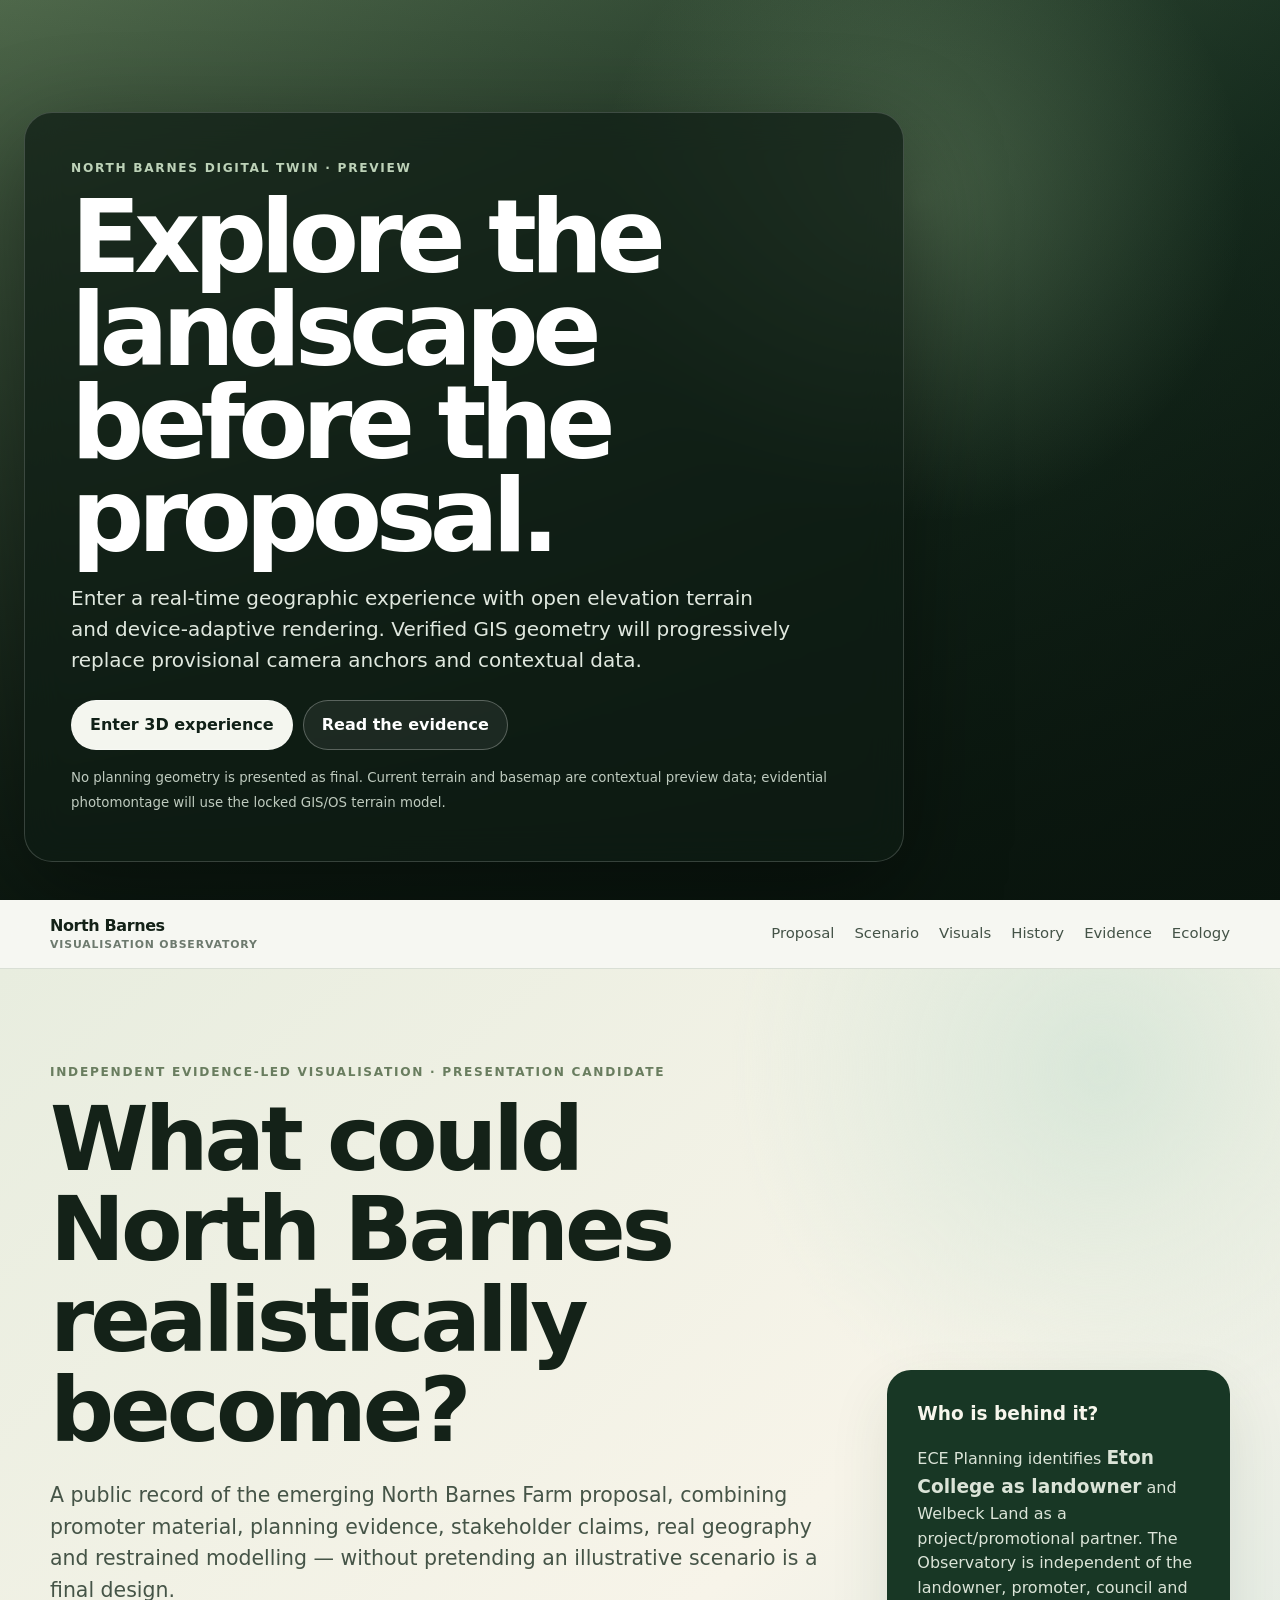
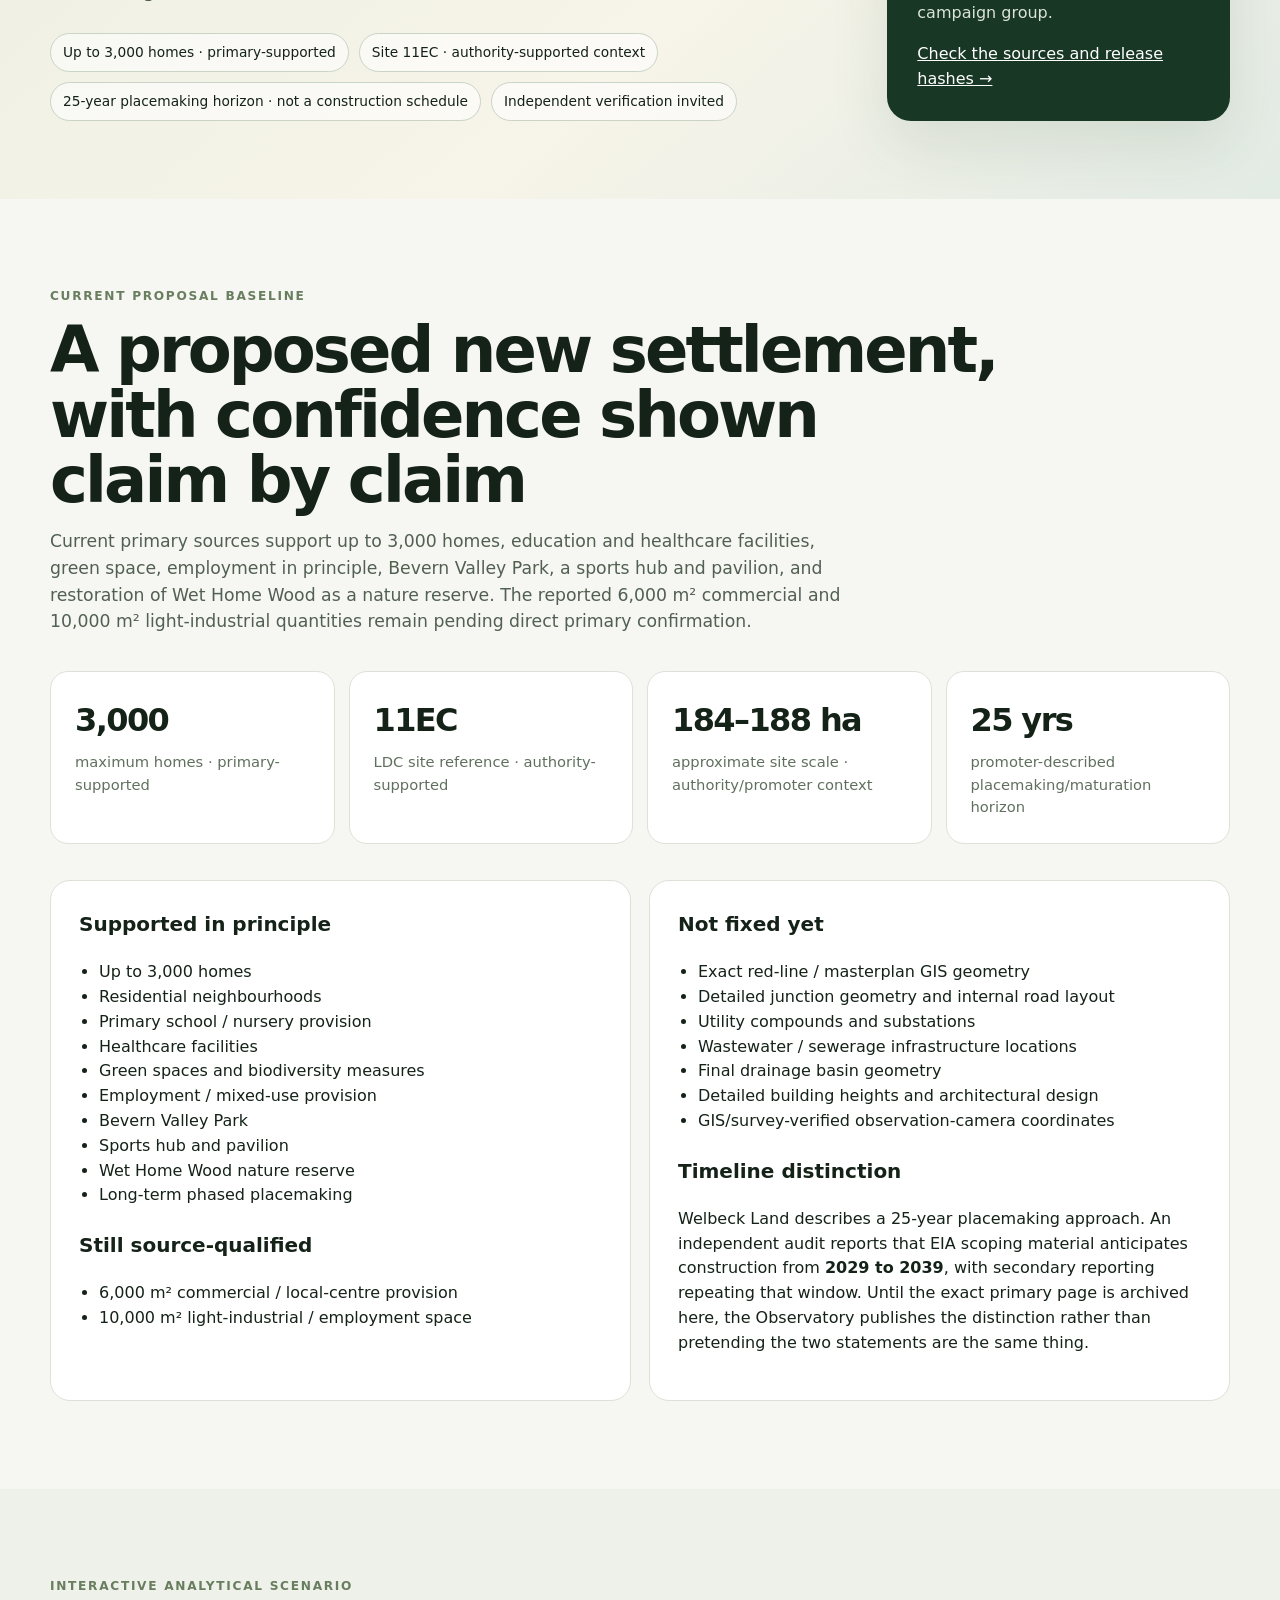
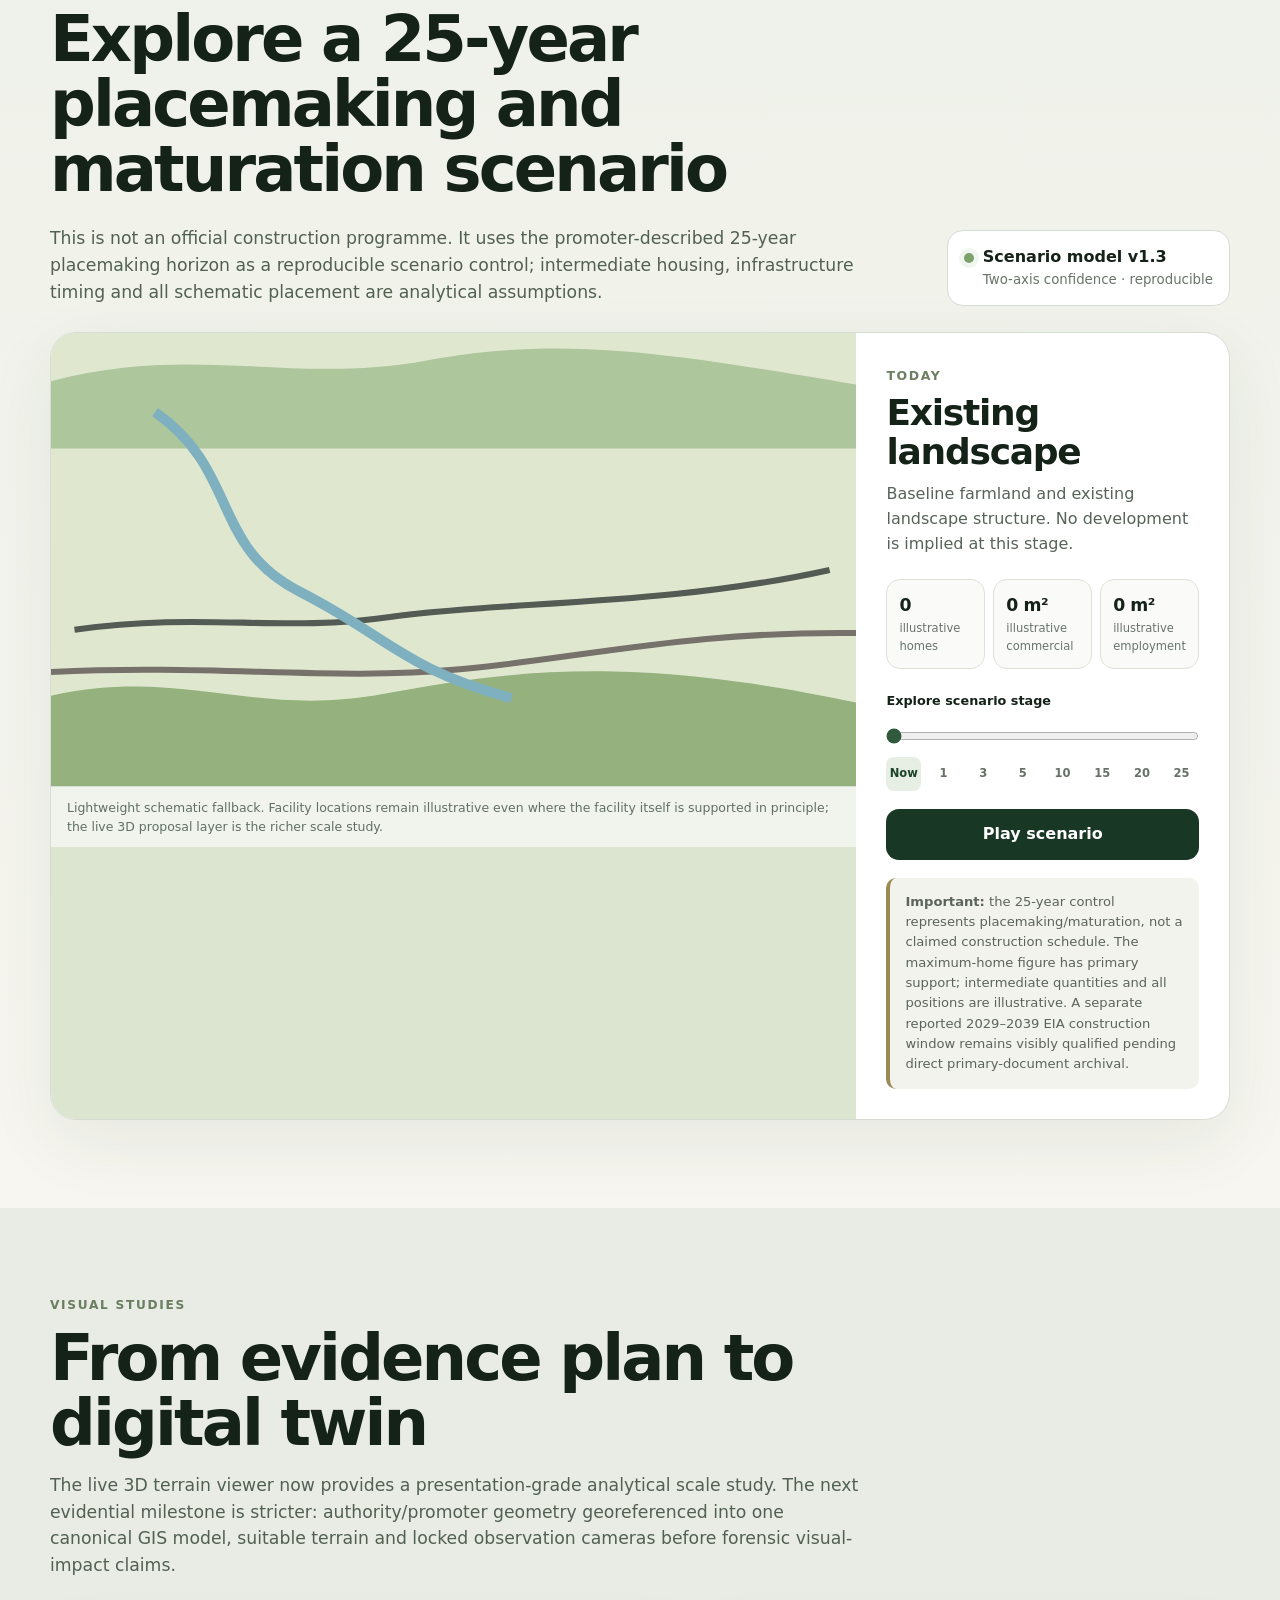
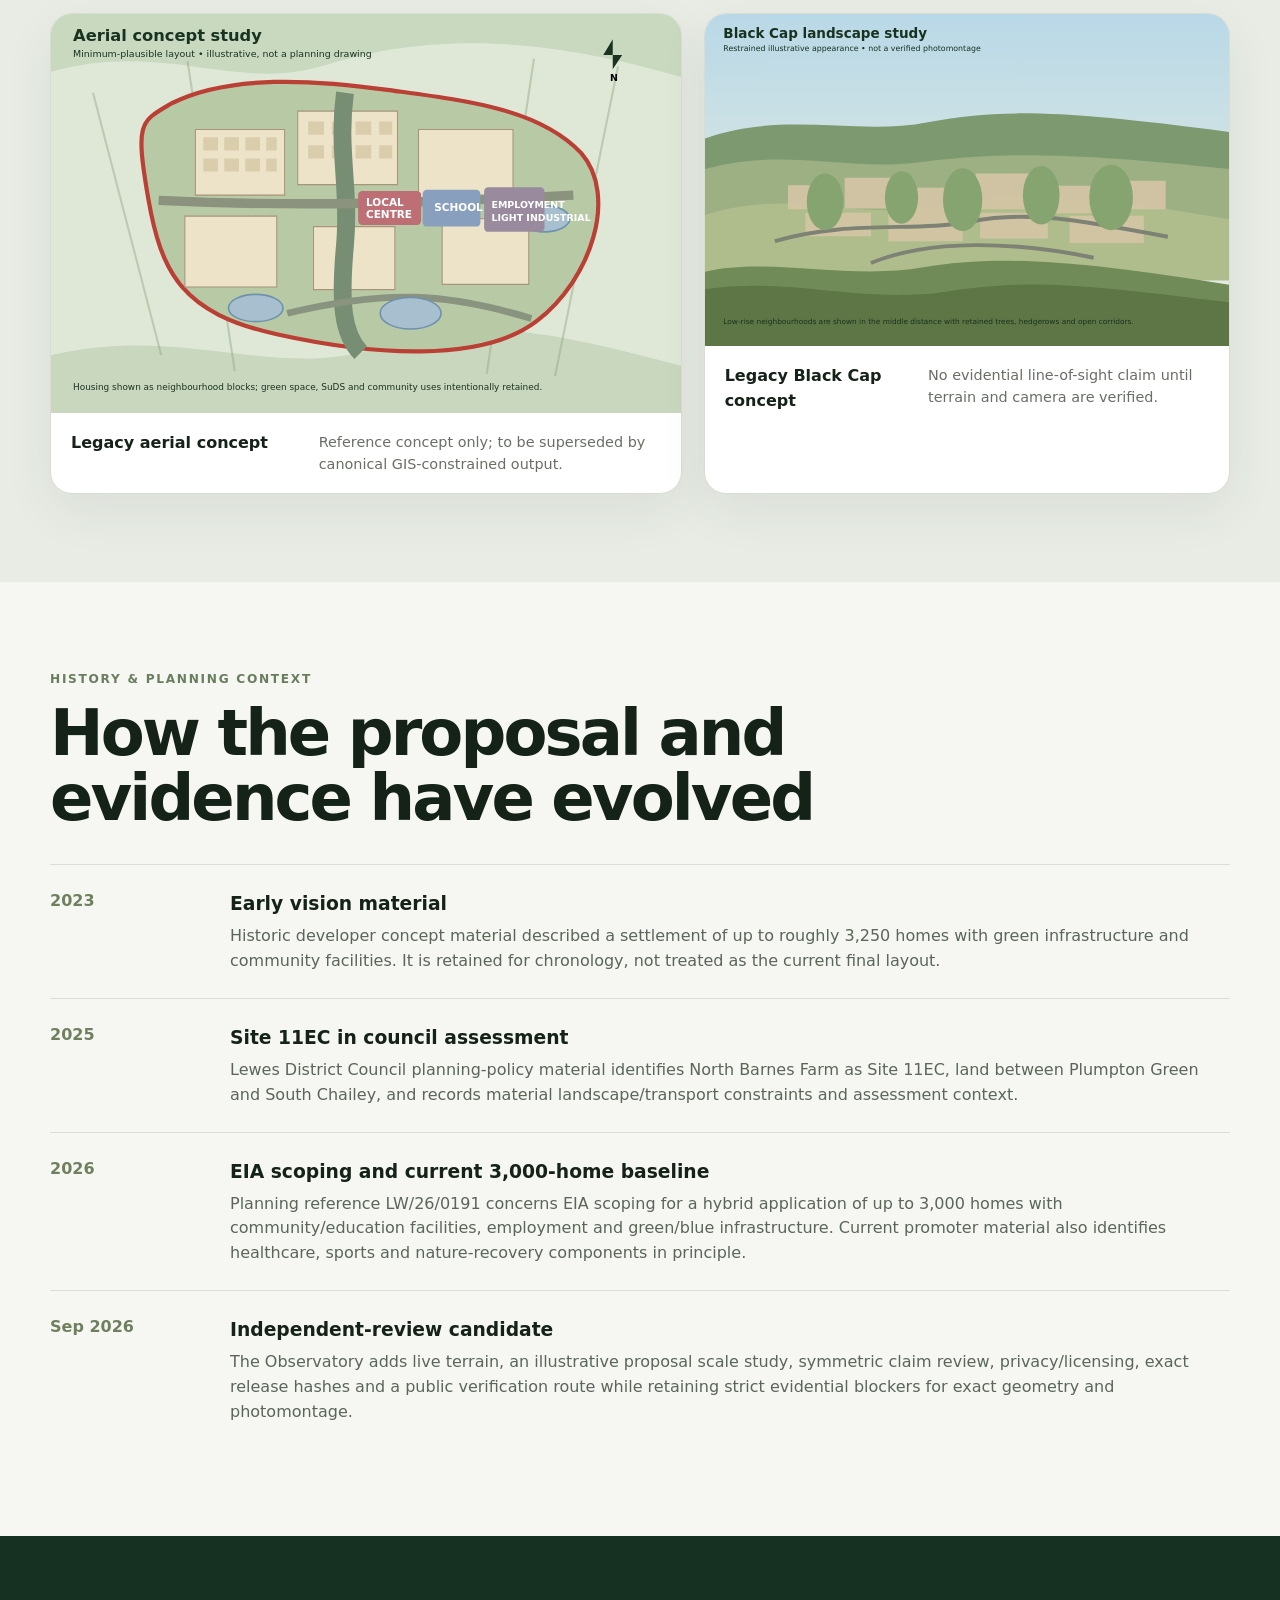
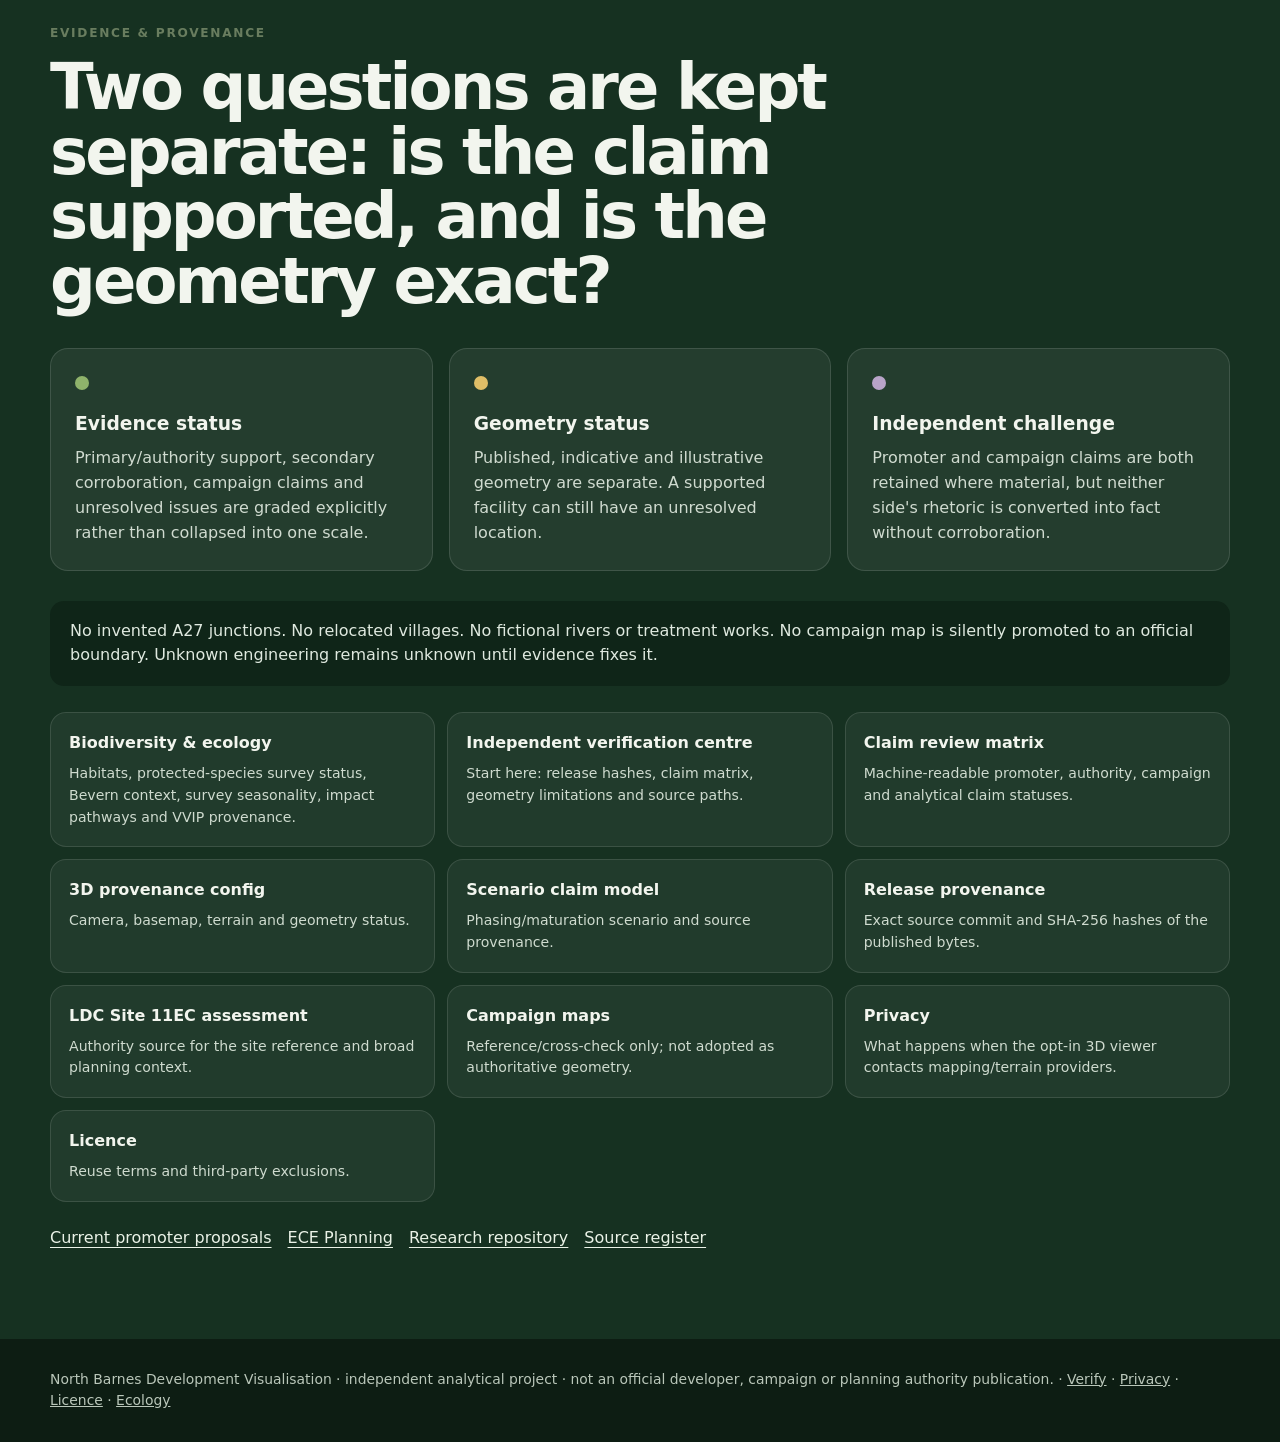
==== commit 964b7410: "Publish approved visualisation outputs from research repo" ====
--- a/index.html
+++ b/index.html
@@ -4,7 +4,7 @@
   <meta charset="utf-8"><meta name="viewport" content="width=device-width,initial-scale=1,viewport-fit=cover"><meta name="theme-color" content="#101b14"><meta name="description" content="Evidence-led interactive visualisation of the emerging North Barnes Farm proposal in East Sussex, with independently checkable sources, provenance and illustrative 3D landscape scenarios."><title>North Barnes Development Visualisation Observatory</title><link rel="stylesheet" href="styles.css">
 </head>
 <body>
-<header class="site-header"><div class="wrap header-inner"><a class="brand" href="#top"><span>North Barnes</span><small>Visualisation Observatory</small></a><nav aria-label="Primary"><a href="#proposal">Proposal</a><a href="#buildout">Scenario</a><a href="#visuals">Visuals</a><a href="#history">History</a><a href="#evidence">Evidence</a><a href="verification.html">Verify</a></nav></div></header>
+<header class="site-header"><div class="wrap header-inner"><a class="brand" href="#top"><span>North Barnes</span><small>Visualisation Observatory</small></a><nav aria-label="Primary"><a href="#proposal">Proposal</a><a href="#buildout">Scenario</a><a href="#visuals">Visuals</a><a href="#history">History</a><a href="#evidence">Evidence</a></nav></div></header>
 <main id="top">
 <section class="hero"><div class="wrap hero-grid"><div><p class="eyebrow">Independent evidence-led visualisation · presentation candidate</p><h1>What could North Barnes realistically become?</h1><p class="lead">A public record of the emerging North Barnes Farm proposal, combining promoter material, planning evidence, stakeholder claims, real geography and restrained modelling — without pretending an illustrative scenario is a final design.</p><div class="badges"><span>Up to 3,000 homes · primary-supported</span><span>Site 11EC · authority-supported context</span><span>25-year placemaking horizon · not a construction schedule</span><span>Independent verification invited</span></div></div><aside class="hero-card"><strong>Who is behind it?</strong><p>ECE Planning identifies <strong>Eton College as landowner</strong> and Welbeck Land as a project/promotional partner. The Observatory is independent of the landowner, promoter, council and campaign group.</p><p><a href="verification.html" style="color:#fff">Check the sources and release hashes →</a></p></aside></div></section>
 <section class="section" id="proposal"><div class="wrap"><p class="eyebrow">Current proposal baseline</p><h2>A proposed new settlement, with confidence shown claim by claim</h2><p class="section-intro">Current primary sources support up to 3,000 homes, education and healthcare facilities, green space, employment in principle, Bevern Valley Park, a sports hub and pavilion, and restoration of Wet Home Wood as a nature reserve. The reported 6,000 m² commercial and 10,000 m² light-industrial quantities remain pending direct primary confirmation.</p><div class="stats"><article><b>3,000</b><span>maximum homes · primary-supported</span></article><article><b>11EC</b><span>LDC site reference · authority-supported</span></article><article><b>184–188 ha</b><span>approximate site scale · authority/promoter context</span></article><article><b>25 yrs</b><span>promoter-described placemaking/maturation horizon</span></article></div><div class="grid two"><div class="panel"><h3>Supported in principle</h3><ul><li>Up to 3,000 homes</li><li>Residential neighbourhoods</li><li>Primary school / nursery provision</li><li>Healthcare facilities</li><li>Green spaces and biodiversity measures</li><li>Employment / mixed-use provision</li><li>Bevern Valley Park</li><li>Sports hub and pavilion</li><li>Wet Home Wood nature reserve</li><li>Long-term phased placemaking</li></ul><h3 style="margin-top:22px">Still source-qualified</h3><ul><li>6,000 m² commercial / local-centre provision</li><li>10,000 m² light-industrial / employment space</li></ul></div><div class="panel"><h3>Not fixed yet</h3><ul><li>Exact red-line / masterplan GIS geometry</li><li>Detailed junction geometry and internal road layout</li><li>Utility compounds and substations</li><li>Wastewater / sewerage infrastructure locations</li><li>Final drainage basin geometry</li><li>Detailed building heights and architectural design</li><li>GIS/survey-verified observation-camera coordinates</li></ul><h3 style="margin-top:22px">Timeline distinction</h3><p>Welbeck Land describes a 25-year placemaking approach. An independent audit reports that EIA scoping material anticipates construction from <strong>2029 to 2039</strong>, with secondary reporting repeating that window. Until the exact primary page is archived here, the Observatory publishes the distinction rather than pretending the two statements are the same thing.</p></div></div></div></section>
@@ -12,4 +12,4 @@
 <section class="section alt" id="visuals"><div class="wrap"><p class="eyebrow">Visual studies</p><h2>From evidence plan to digital twin</h2><p class="section-intro">The live 3D terrain viewer now provides a presentation-grade analytical scale study. The next evidential milestone is stricter: authority/promoter geometry georeferenced into one canonical GIS model, suitable terrain and locked observation cameras before forensic visual-impact claims.</p><div class="gallery"><figure><img src="assets/aerial-study.svg" loading="lazy" alt="Legacy aerial concept"><figcaption><b>Legacy aerial concept</b><span>Reference concept only; to be superseded by canonical GIS-constrained output.</span></figcaption></figure><figure><img src="assets/black-cap-study.svg" loading="lazy" alt="Legacy Black Cap concept"><figcaption><b>Legacy Black Cap concept</b><span>No evidential line-of-sight claim until terrain and camera are verified.</span></figcaption></figure></div></div></section>
 <section class="section" id="history"><div class="wrap"><p class="eyebrow">History & planning context</p><h2>How the proposal and evidence have evolved</h2><div class="timeline"><article><time>2023</time><div><h3>Early vision material</h3><p>Historic developer concept material described a settlement of up to roughly 3,250 homes with green infrastructure and community facilities. It is retained for chronology, not treated as the current final layout.</p></div></article><article><time>2025</time><div><h3>Site 11EC in council assessment</h3><p>Lewes District Council planning-policy material identifies North Barnes Farm as Site 11EC, land between Plumpton Green and South Chailey, and records material landscape/transport constraints and assessment context.</p></div></article><article><time>2026</time><div><h3>EIA scoping and current 3,000-home baseline</h3><p>Planning reference LW/26/0191 concerns EIA scoping for a hybrid application of up to 3,000 homes with community/education facilities, employment and green/blue infrastructure. Current promoter material also identifies healthcare, sports and nature-recovery components in principle.</p></div></article><article><time>Sep 2026</time><div><h3>Independent-review candidate</h3><p>The Observatory adds live terrain, an illustrative proposal scale study, symmetric claim review, privacy/licensing, exact release hashes and a public verification route while retaining strict evidential blockers for exact geometry and photomontage.</p></div></article></div></div></section>
 <section class="section dark" id="evidence"><div class="wrap"><p class="eyebrow">Evidence & provenance</p><h2>Two questions are kept separate: is the claim supported, and is the geometry exact?</h2><div class="confidence"><article><span class="dot published"></span><h3>Evidence status</h3><p>Primary/authority support, secondary corroboration, campaign claims and unresolved issues are graded explicitly rather than collapsed into one scale.</p></article><article><span class="dot indicative"></span><h3>Geometry status</h3><p>Published, indicative and illustrative geometry are separate. A supported facility can still have an unresolved location.</p></article><article><span class="dot illustrative"></span><h3>Independent challenge</h3><p>Promoter and campaign claims are both retained where material, but neither side's rhetoric is converted into fact without corroboration.</p></article></div><p class="notice">No invented A27 junctions. No relocated villages. No fictional rivers or treatment works. No campaign map is silently promoted to an official boundary. Unknown engineering remains unknown until evidence fixes it.</p><div class="evidence-grid"><a href="verification.html"><b>Independent verification centre</b><span>Start here: release hashes, claim matrix, geometry limitations and source paths.</span></a><a href="data/claim-review.json"><b>Claim review matrix</b><span>Machine-readable promoter, authority, campaign and analytical claim statuses.</span></a><a href="data/viewer-config.json"><b>3D provenance config</b><span>Camera, basemap, terrain and geometry status.</span></a><a href="data/phasing-model.json"><b>Scenario claim model</b><span>Phasing/maturation scenario and source provenance.</span></a><a href="data/release.json"><b>Release provenance</b><span>Exact source commit and SHA-256 hashes of the published bytes.</span></a><a href="https://planningpolicyconsult.lewes-eastbourne.gov.uk/gf2.ti/-/1814594/271957413.1/PDF/-/LDC%20LAA%202025%20Appendix%203.1%20-%20Residential%20and%20Employment%20Site%20Assessments.pdf"><b>LDC Site 11EC assessment</b><span>Authority source for the site reference and broad planning context.</span></a><a href="https://www.donturbanisethedowns.com/the-land"><b>Campaign maps</b><span>Reference/cross-check only; not adopted as authoritative geometry.</span></a><a href="privacy.html"><b>Privacy</b><span>What happens when the opt-in 3D viewer contacts mapping/terrain providers.</span></a><a href="LICENSE.txt"><b>Licence</b><span>Reuse terms and third-party exclusions.</span></a></div><div class="links" style="margin-top:24px"><a href="https://www.northbarnes.co.uk/proposals">Current promoter proposals</a><a href="https://ece.group/ece-planning/projects/north-barnes-farm/">ECE Planning</a><a href="https://github.com/sccnexusdata/North-Barnes-Development-Visualisation">Research repository</a><a href="https://github.com/sccnexusdata/North-Barnes-Development-Visualisation/blob/main/sources/SOURCES.md">Source register</a></div></div></section>
-</main><footer><div class="wrap">North Barnes Development Visualisation · independent analytical project · not an official developer, campaign or planning authority publication. · <a href="verification.html">Verify</a> · <a href="privacy.html">Privacy</a> · <a href="LICENSE.txt">Licence</a></div></footer><script src="experience.js" defer></script><script src="render-governor.js?v=35" defer></script><script src="app.js" defer></script></body></html>+</main><footer><div class="wrap">North Barnes Development Visualisation · independent analytical project · not an official developer, campaign or planning authority publication. · <a href="verification.html">Verify</a> · <a href="privacy.html">Privacy</a> · <a href="LICENSE.txt">Licence</a></div></footer><script src="experience.js" defer></script><script src="render-governor.js?v=36.1" defer></script><script src="app.js" defer></script></body></html>
